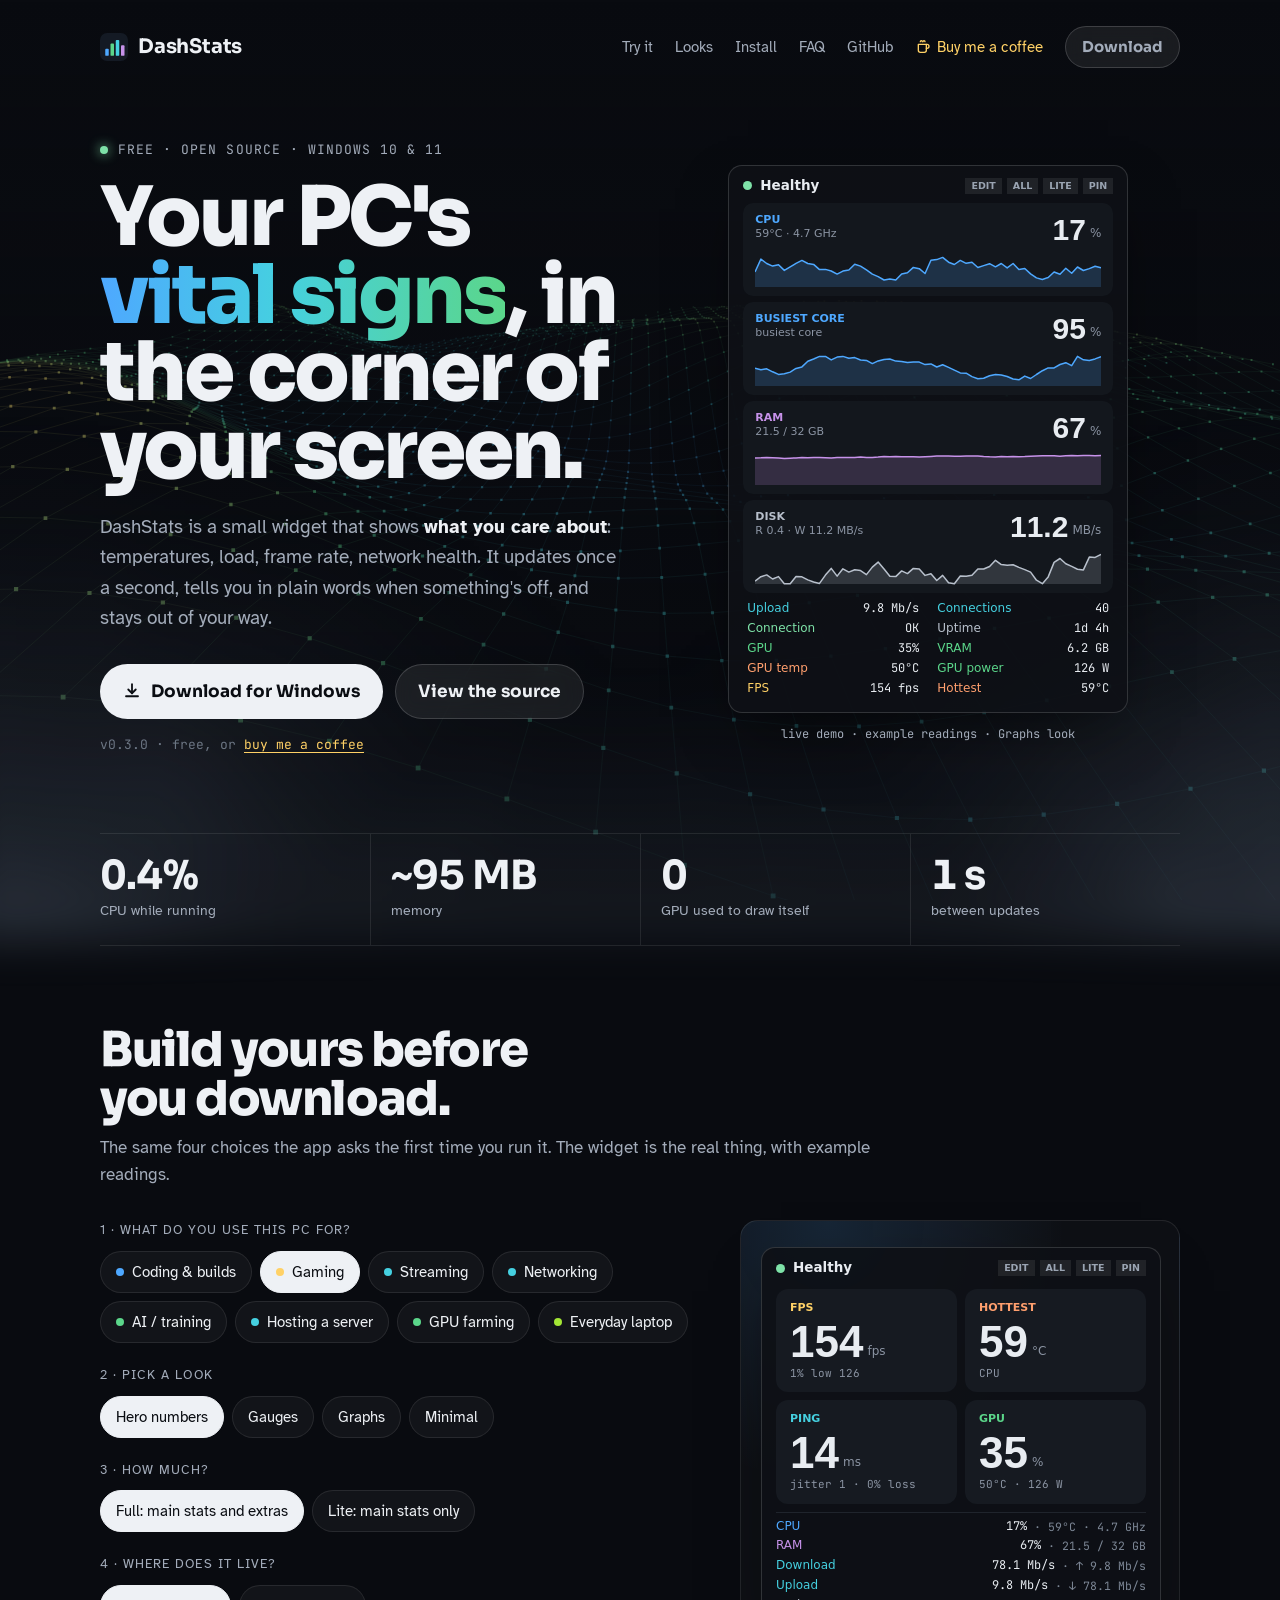
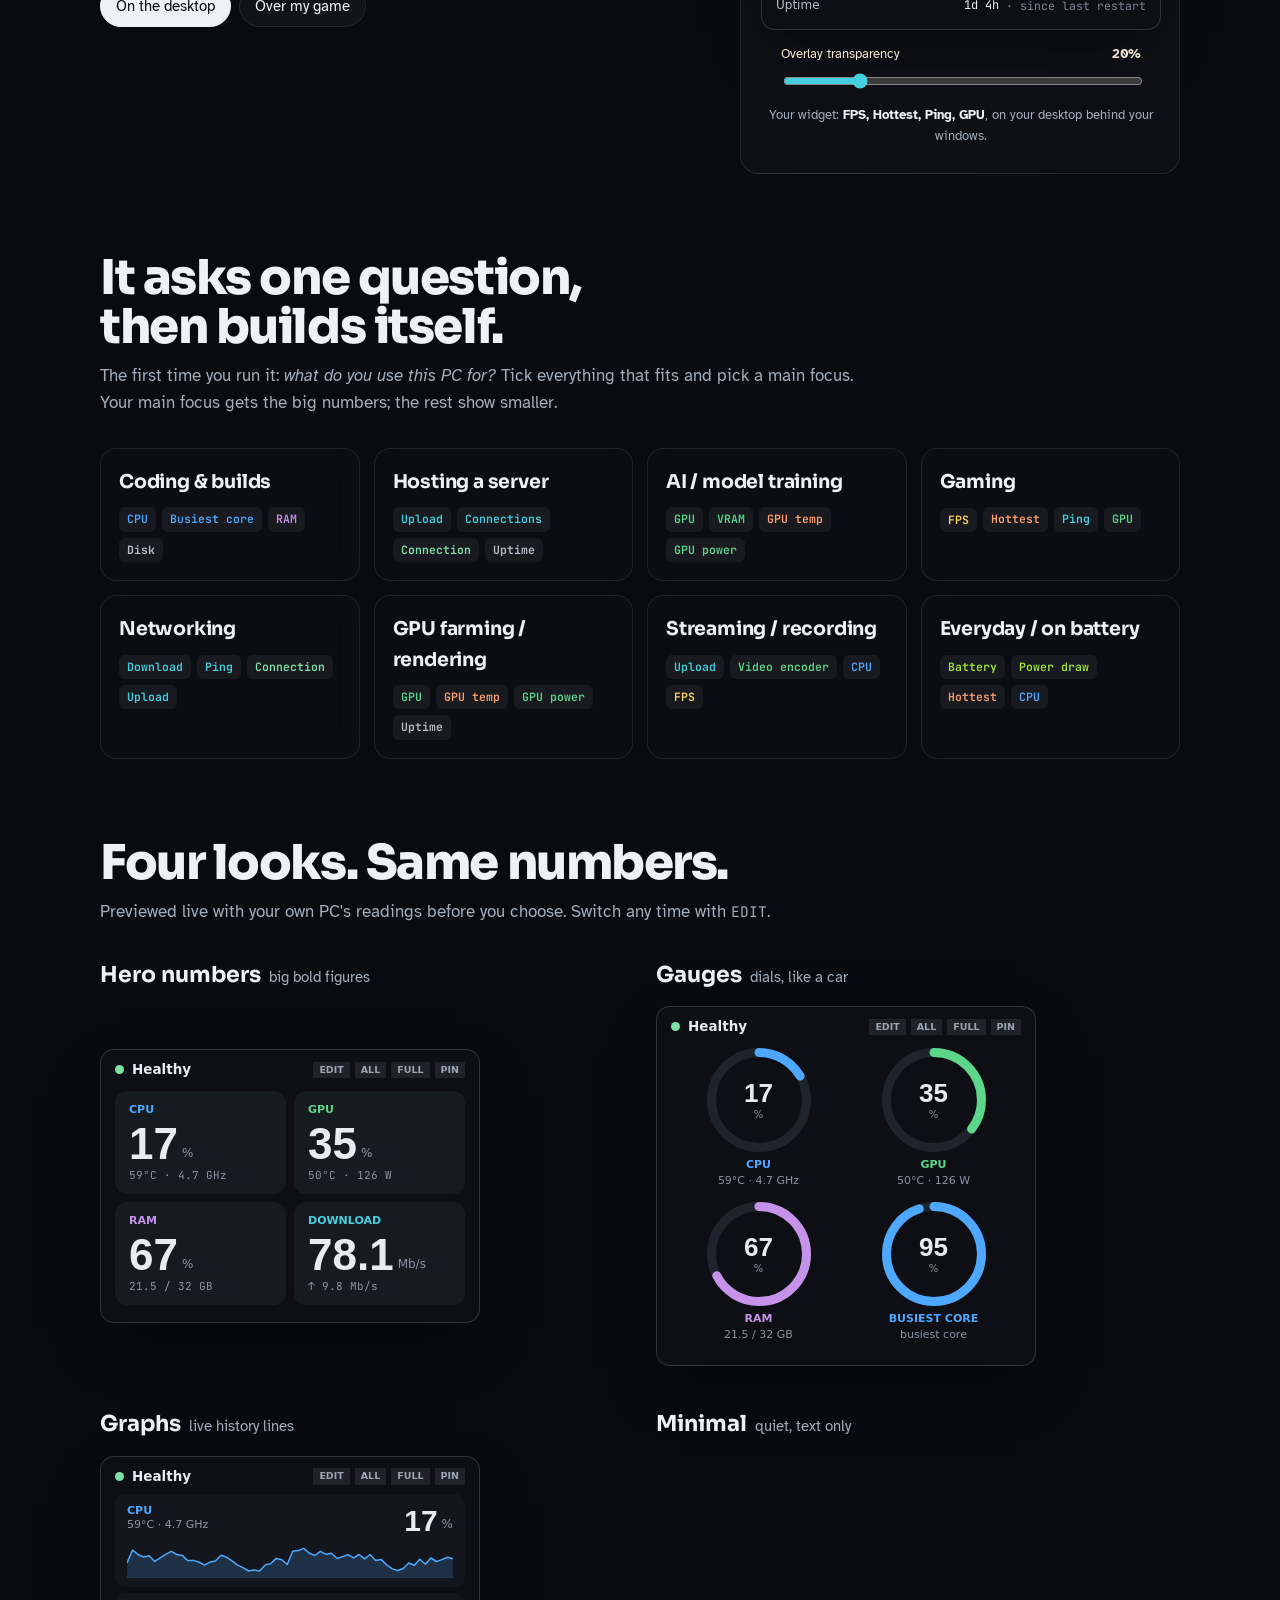
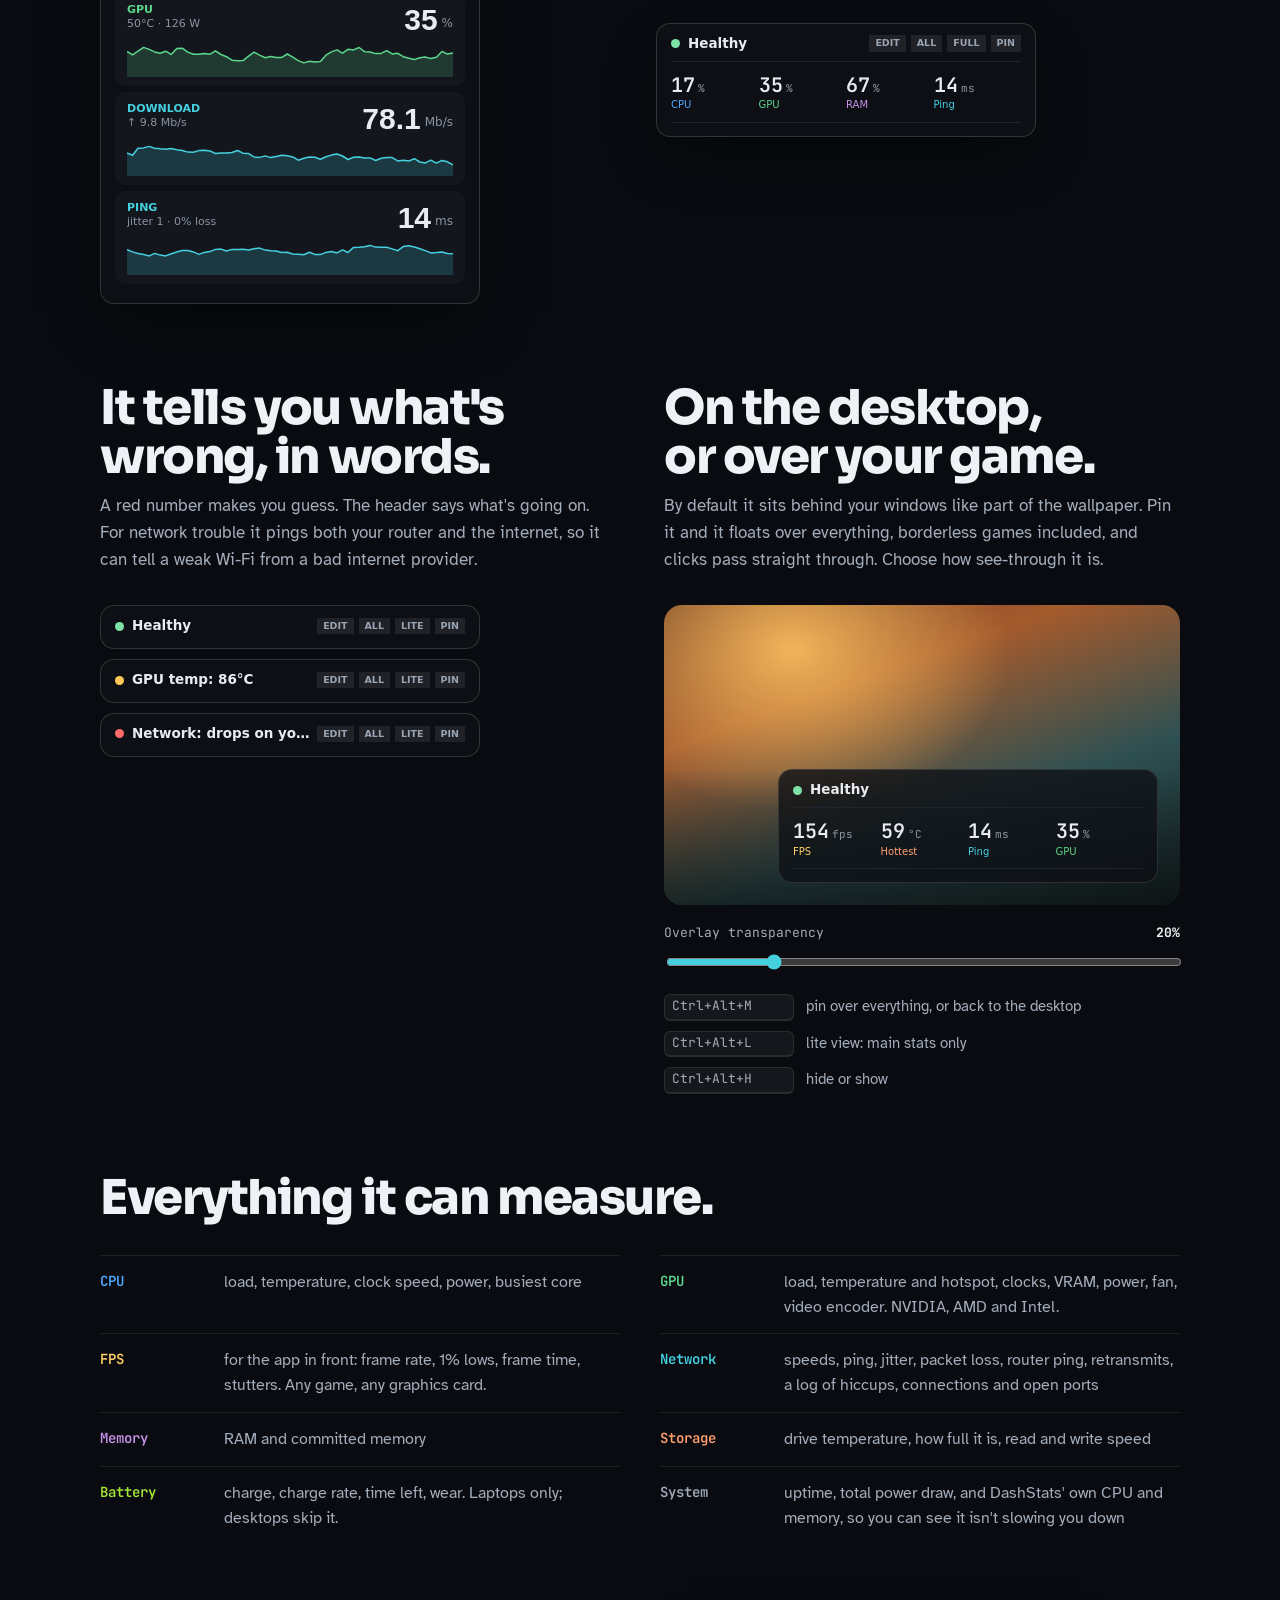
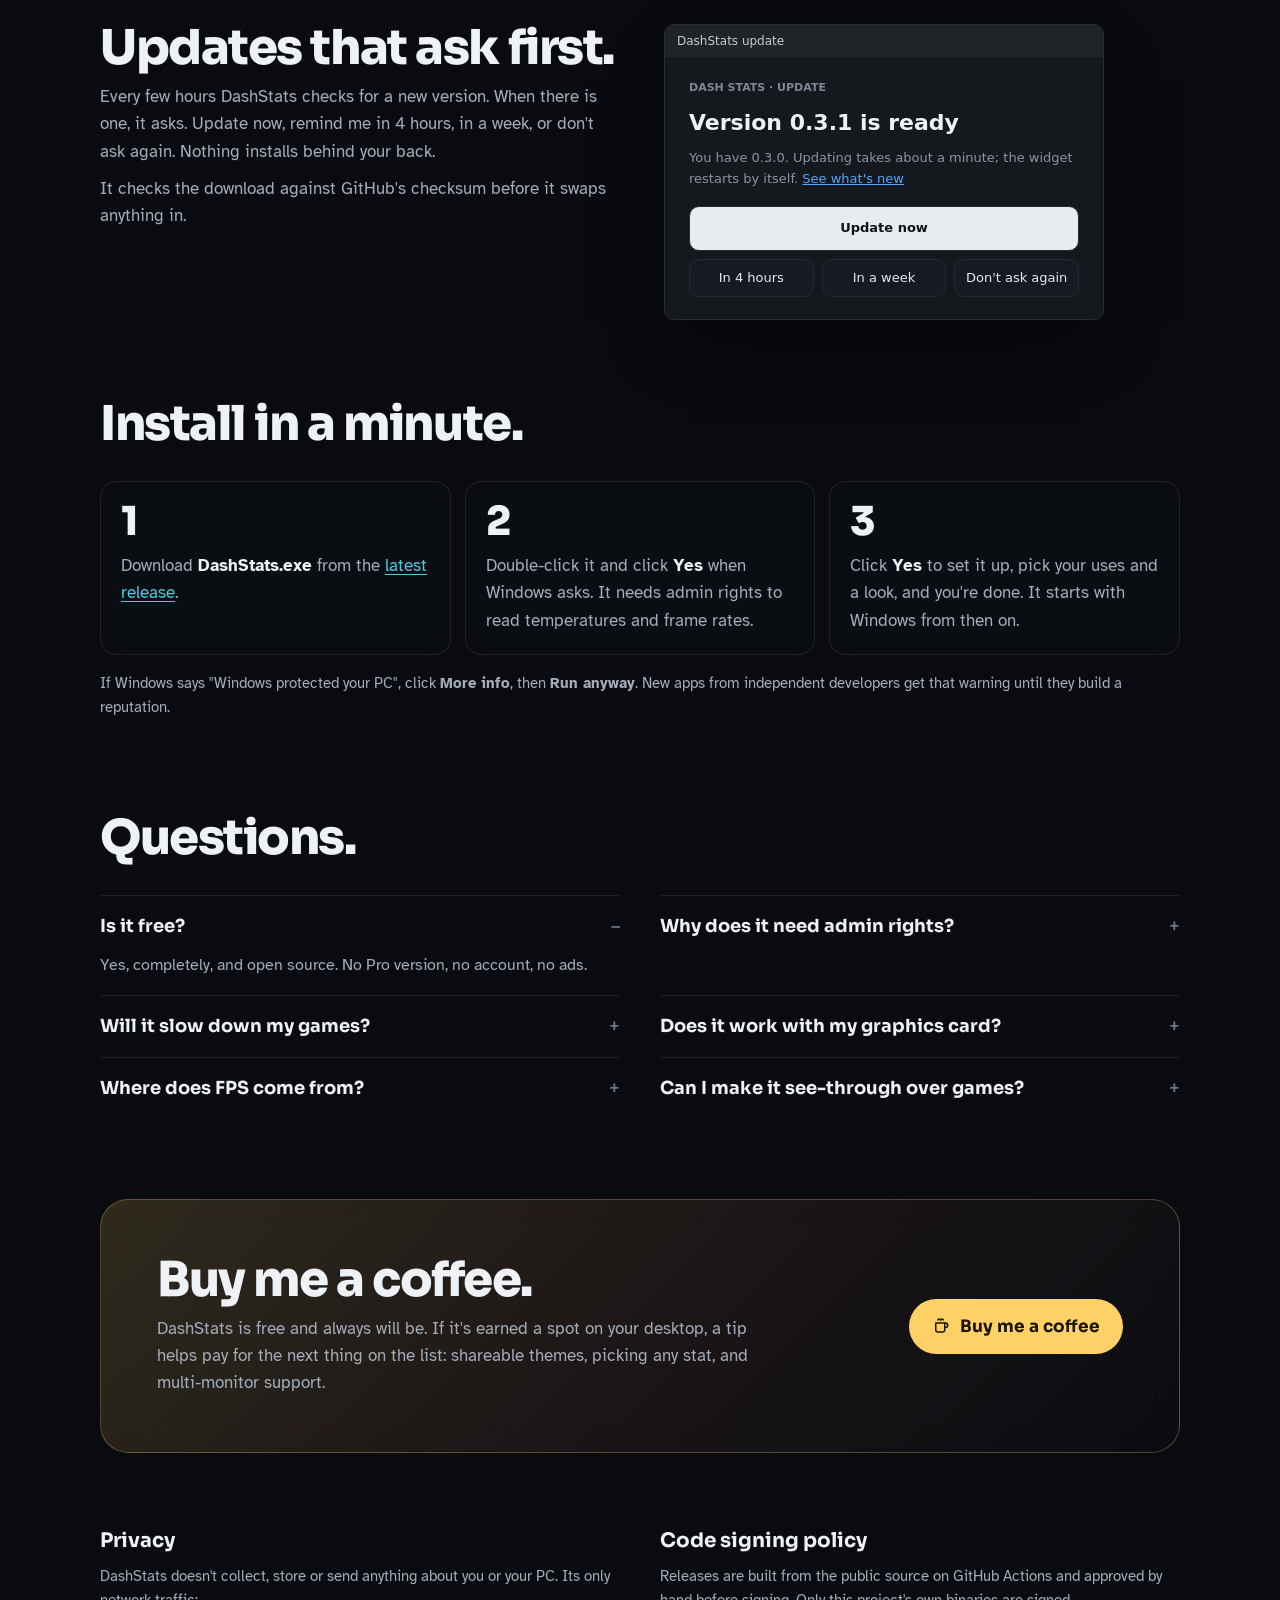
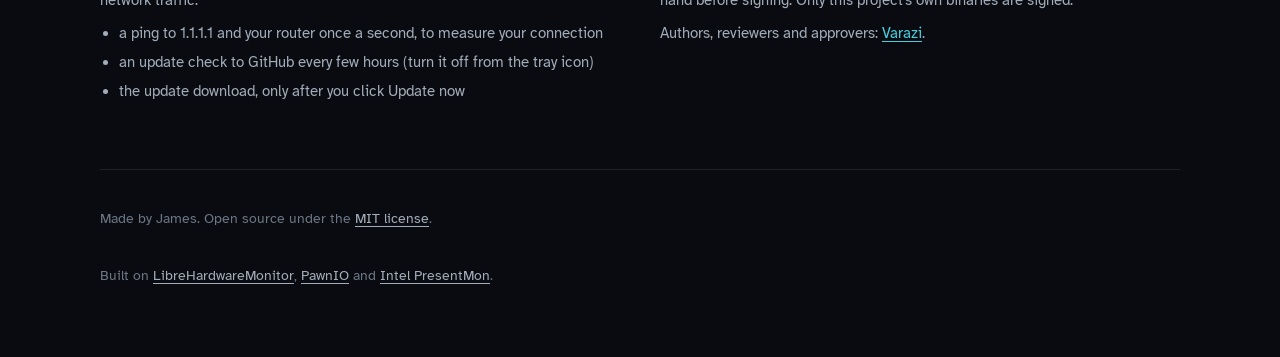
==== docs/index.html @ e1f6fe26 "Website: trim the line under the download button" ====
<!doctype html>
<html lang="en">
<head>
<meta charset="utf-8">
<meta name="viewport" content="width=device-width, initial-scale=1, viewport-fit=cover">
<link rel="icon" href="favicon.svg">
<title>DashStats: PC health widget for Windows</title>
<link rel="preconnect" href="https://fonts.googleapis.com">
<link rel="preconnect" href="https://fonts.gstatic.com" crossorigin>
<link rel="stylesheet" href="https://fonts.googleapis.com/css2?family=Sora:wght@500;600;700;800&family=Atkinson+Hyperlegible:wght@400;700&family=JetBrains+Mono:wght@500;600&display=swap">
<style>
/* Layout: the page is a desktop wallpaper. A rolling wave of dots joined into a faint wireframe mesh sits behind everything, coloured by height in the widget's own sensor colours, with faint smoke in the bottom corners; the live widget sits on it in the hero, and the copy reads on a darkening veil below. One dark world on purpose: it's the widget's world. */
:root {
  --ground: #090B10;
  --ink: #EEF1F5;
  --soft: #A3ACBA;
  --dim: #6C7684;
  --rule: rgba(255,255,255,.09);
  --glass: rgba(12,15,20,.62);
  --cpu: #4EA8FF; --gpu: #5BD68A; --net: #45D0E0; --mem: #C792EA; --fps: #FFD166; --temp: #FF9F6E;
  --display: "Sora", "Segoe UI", system-ui, sans-serif;
  --body: "Atkinson Hyperlegible", "Segoe UI", system-ui, sans-serif;
  --mono: "JetBrains Mono", "Cascadia Mono", Consolas, monospace;
  color-scheme: dark;
}
* { box-sizing: border-box; }
html { scroll-behavior: smooth; }
@media (prefers-reduced-motion: reduce) { html { scroll-behavior: auto; } }
body { margin: 0; background: var(--ground); color: var(--ink); font-family: var(--body); font-size: 17px; line-height: 1.6; -webkit-font-smoothing: antialiased; }
a { color: var(--net); text-underline-offset: 3px; }
a:hover { color: var(--ink); }
:focus-visible { outline: 2px solid var(--fps); outline-offset: 3px; border-radius: 4px; }
code, kbd { font-family: var(--mono); font-size: .86em; }
kbd { padding: 1px 7px 2px; border: 1px solid var(--rule); border-bottom-width: 2px; border-radius: 6px; background: rgba(255,255,255,.05); white-space: nowrap; }

#aurora { position: fixed; inset: 0; width: 100%; height: 100%; display: block; z-index: 0; }
#smoke { position: fixed; inset: -40px; width: calc(100% + 80px); height: calc(100% + 80px); display: block; z-index: 0; pointer-events: none; filter: blur(22px); }
h1 { font-weight: 700; letter-spacing: -.045em; }
h2 { font-weight: 700; letter-spacing: -.035em; }
.veil { position: fixed; inset: 0; z-index: 0; pointer-events: none; background: linear-gradient(180deg, rgba(9,11,16,0) 0%, rgba(9,11,16,.35) 45%, rgba(9,11,16,.78) 100%); }
.page { position: relative; z-index: 1; max-width: 1160px; margin: 0 auto; padding-inline: clamp(16px, 4vw, 40px); padding-block: 20px 56px; }

/* header */
.top { display: flex; align-items: center; justify-content: space-between; gap: 16px; flex-wrap: wrap; padding-block: 6px 0; }
.brand { display: inline-flex; align-items: center; gap: 10px; color: var(--ink); text-decoration: none; font-family: var(--display); font-weight: 700; font-size: 20px; letter-spacing: -.01em; }
.brand svg { width: 28px; height: 28px; }
.top nav { display: flex; gap: 6px 22px; flex-wrap: wrap; align-items: center; font-size: 15px; }
.top nav a { color: var(--soft); text-decoration: none; }
.top nav a:hover { color: var(--ink); }

/* hero */
.hero { display: grid; grid-template-columns: minmax(0, 1.05fr) minmax(0, 1fr); gap: 48px; align-items: center; padding-block: 72px 64px; }
.kicker { font-family: var(--mono); font-size: 13px; letter-spacing: .08em; text-transform: uppercase; color: var(--soft); display: flex; align-items: center; gap: 10px; }
.kicker::before { content: ""; width: 8px; height: 8px; border-radius: 50%; background: #7EE2A8; box-shadow: 0 0 12px #7EE2A8; }
h1 { font-family: var(--display); font-weight: 800; font-size: clamp(44px, 6.4vw, 84px); line-height: .95; letter-spacing: -.035em; margin: 18px 0 22px; text-wrap: balance; }
h1 em { font-style: normal; background: linear-gradient(90deg, var(--cpu), var(--net) 45%, var(--gpu)); -webkit-background-clip: text; background-clip: text; color: transparent; }
.lede { font-size: 19px; color: var(--soft); max-width: 34em; margin: 0; }
.lede b { color: var(--ink); }
.actions { display: flex; flex-wrap: wrap; gap: 12px; margin-top: 30px; }
.btn { display: inline-flex; align-items: center; gap: 10px; font-family: var(--display); font-weight: 700; font-size: 17px; padding: 13px 22px; border-radius: 999px; text-decoration: none; border: 1px solid transparent; white-space: nowrap; }
.btn svg { width: 18px; height: 18px; flex: none; }
.btn-main { background: var(--ink); color: #0A0D12; }
.btn-main:hover { background: #fff; color: #0A0D12; }
.btn-glass { background: rgba(255,255,255,.07); color: var(--ink); border-color: rgba(255,255,255,.16); backdrop-filter: blur(10px); }
.btn-glass:hover { background: rgba(255,255,255,.13); color: var(--ink); }
.btn-tip { background: var(--fps); color: #1B1500; }
.btn-tip:hover { background: #FFE19A; color: #1B1500; }
.fine { font-family: var(--mono); font-size: 13px; color: var(--dim); margin-top: 16px; }
.fine-tip { color: var(--fps); }
.nav-tip { display: inline-flex; align-items: center; gap: 6px; color: var(--fps) !important; }
.nav-tip svg { width: 16px; height: 16px; }
.stage { display: grid; justify-items: center; gap: 12px; }
.stage .tag { font-family: var(--mono); font-size: 12px; color: var(--soft); }

/* figures */
.figures { display: grid; grid-template-columns: repeat(4, minmax(0, 1fr)); border-block: 1px solid var(--rule); }
.figures div { padding: 22px 20px; border-left: 1px solid var(--rule); }
.figures div:first-child { border-left: 0; padding-left: 0; }
.figures b { display: block; font-family: var(--display); font-weight: 700; font-size: 40px; line-height: 1; letter-spacing: -.02em; font-variant-numeric: tabular-nums; }
.figures span { color: var(--soft); font-size: 14px; }

/* sections */
section { padding-block: 80px 0; }
.sec-head { display: grid; gap: 10px; max-width: 46em; margin-bottom: 32px; }
h2 { font-family: var(--display); font-weight: 800; font-size: clamp(32px, 4vw, 48px); line-height: 1.02; letter-spacing: -.03em; margin: 0; text-wrap: balance; }
.sec-head p { color: var(--soft); margin: 0; }

.uses { display: grid; grid-template-columns: repeat(4, minmax(0, 1fr)); gap: 14px; }
.use { background: var(--glass); backdrop-filter: blur(14px); border: 1px solid var(--rule); border-radius: 16px; padding: 18px; display: grid; gap: 10px; align-content: start; }
.use h3 { font-family: var(--display); font-weight: 700; font-size: 19px; margin: 0; letter-spacing: -.01em; }
.chips { display: flex; flex-wrap: wrap; gap: 6px; }
.chip { font-family: var(--mono); font-size: 11.5px; font-weight: 600; padding: 3px 8px; border-radius: 6px; background: rgba(255,255,255,.06); }

.looks { display: grid; grid-template-columns: repeat(2, minmax(0, 1fr)); gap: 40px 32px; }
.look { display: grid; gap: 14px; justify-items: start; }
.look h3 { font-family: var(--display); font-weight: 700; font-size: 22px; margin: 0; }
.look h3 span { font-family: var(--body); font-weight: 400; font-size: 15px; color: var(--soft); margin-left: 8px; }

.split { display: grid; grid-template-columns: minmax(0, 1fr) minmax(0, 1fr); gap: 48px; align-items: start; }
.statuses { display: grid; gap: 10px; justify-items: start; }
.statuses .w { box-shadow: none; }
.keys { display: grid; gap: 10px; margin-top: 22px; }
.keys div { display: grid; grid-template-columns: 130px minmax(0, 1fr); gap: 12px; color: var(--soft); font-size: 15px; }

.game { border-radius: 18px; overflow: hidden; position: relative; padding: 22px; min-height: 300px; display: grid; align-content: end; justify-items: end;
  background: radial-gradient(70% 90% at 25% 15%, #F2B45A 0%, rgba(242,180,90,0) 60%), linear-gradient(160deg, #6B3A22 0%, #A55A2C 30%, #2E5052 65%, #142123 100%); }
.game::before { content: ""; position: absolute; inset: 55% 0 0 0; background: linear-gradient(180deg, transparent, rgba(10,14,15,.65)); }
.game .wfit { position: relative; }
.slider { display: grid; gap: 8px; margin-top: 18px; }
.slider label { font-family: var(--mono); font-size: 13px; color: var(--soft); display: flex; justify-content: space-between; }
.slider label b { color: var(--ink); }
input[type=range] { width: 100%; accent-color: var(--net); }

.measure { display: grid; grid-template-columns: repeat(2, minmax(0, 1fr)); gap: 0 40px; margin: 0; }
.measure div { display: grid; grid-template-columns: 110px minmax(0, 1fr); gap: 14px; padding-block: 14px; border-top: 1px solid var(--rule); }
.measure dt { font-family: var(--mono); font-weight: 600; font-size: 14px; }
.measure dd { margin: 0; color: var(--soft); font-size: 15.5px; }

.uwin { width: 100%; max-width: 440px; background: #15181D; border: 1px solid #2A2F37; border-radius: 10px; overflow: hidden; font-family: "Segoe UI Variable Text", "Segoe UI", system-ui, sans-serif; font-size: 13px; box-shadow: 0 30px 70px -25px rgba(0,0,0,.7); }
.uwin .bar { height: 32px; background: #202328; display: flex; align-items: center; padding-left: 12px; font-size: 12px; color: #C8CDD4; }
.uwin .in { padding: 22px 24px; display: grid; gap: 8px; }
.uwin .k { font-size: 11px; font-weight: 600; color: #7D8796; }
.uwin .t { font-size: 22px; font-weight: 700; }
.uwin .p { color: #8B94A3; margin-bottom: 8px; }
.ubtn { border: 1px solid #262B33; background: #161A21; border-radius: 10px; padding: 8px 10px; text-align: center; color: #E8ECF1; }
.ubtn.go { background: #E8ECF1; color: #0E1116; font-weight: 600; padding: 11px; }
.ulater { display: grid; grid-template-columns: repeat(3, 1fr); gap: 8px; }

.steps { counter-reset: s; display: grid; grid-template-columns: repeat(3, minmax(0, 1fr)); gap: 14px; padding: 0; margin: 0; list-style: none; }
.steps li { counter-increment: s; background: var(--glass); backdrop-filter: blur(14px); border: 1px solid var(--rule); border-radius: 16px; padding: 20px; color: var(--soft); }
.steps li::before { content: counter(s); display: block; font-family: var(--display); font-weight: 800; font-size: 40px; line-height: 1; color: var(--ink); margin-bottom: 10px; }
.steps b { color: var(--ink); }
.note { margin-top: 16px; color: var(--soft); font-size: 15px; }

.faq { display: grid; grid-template-columns: repeat(2, minmax(0, 1fr)); gap: 0 40px; }
.faq details { border-top: 1px solid var(--rule); padding-block: 4px; }
.faq summary { cursor: pointer; list-style: none; padding: 12px 0; font-family: var(--display); font-weight: 700; font-size: 18px; display: flex; justify-content: space-between; gap: 12px; }
.faq summary::-webkit-details-marker { display: none; }
.faq summary::after { content: "+"; color: var(--dim); font-weight: 500; }
.faq details[open] summary::after { content: "–"; }
.faq .a { color: var(--soft); font-size: 15.5px; padding-bottom: 14px; display: grid; gap: 8px; }
.faq .a p { margin: 0; }

.tip { margin-top: 80px; border-radius: 28px; padding: clamp(28px, 5vw, 56px); background: linear-gradient(135deg, rgba(255,209,102,.16), rgba(255,159,110,.08) 50%, rgba(12,15,20,.6)); border: 1px solid rgba(255,209,102,.28); backdrop-filter: blur(16px); display: grid; grid-template-columns: minmax(0, 1.4fr) auto; gap: 28px; align-items: center; }
.tip p { color: var(--soft); margin: 10px 0 0; max-width: 36em; }

#get { max-width: min(480px, calc(100% - 32px)); width: 100%; padding: 30px 28px 24px; border-radius: 22px; border: 1px solid rgba(255,255,255,.14);
  background: #10141B; color: var(--ink); box-shadow: 0 40px 120px -30px rgba(0,0,0,.8); }
#get::backdrop { background: rgba(5,7,10,.7); backdrop-filter: blur(6px); }
#get h2 { font-size: 30px; margin: 0 0 10px; }
#get p { color: var(--soft); margin: 0; }
.get-actions { display: grid; gap: 10px; margin: 22px 0 16px; }
.get-actions .btn { justify-content: center; }
.get-tips { display: grid; grid-template-columns: 1.4fr 1fr; gap: 10px; }
@media (max-width: 420px) { .get-tips { grid-template-columns: 1fr; } }
.get-fine { font-size: 13.5px; }
.get-x { position: absolute; top: 10px; right: 12px; margin: 0; }
.get-x button { background: none; border: 0; color: var(--soft); font-size: 26px; line-height: 1; cursor: pointer; padding: 4px 8px; }
.get-x button:hover { color: var(--ink); }
.legal { display: grid; grid-template-columns: repeat(2, minmax(0, 1fr)); gap: 40px; padding-top: 72px; }
.legal h3 { font-family: var(--display); font-weight: 700; font-size: 20px; margin: 0 0 8px; }
.legal p, .legal li { color: var(--soft); font-size: 14.5px; }
.legal p { margin: 0 0 10px; }
.legal ul { margin: 0 0 10px; padding-left: 1.1em; display: grid; gap: 6px; }
footer { margin-top: 56px; padding-top: 24px; border-top: 1px solid var(--rule); color: var(--dim); font-size: 14px; display: grid; gap: 6px; }
footer a { color: var(--soft); }

/* ---------- the real widget (sizes from MainWindow.xaml / Views.cs, 1 WPF unit = 1 px) ---------- */
.w { font-family: "Segoe UI Variable Text", "Segoe UI", system-ui, sans-serif; font-size: 11.5px; color: #E8ECF1; border-radius: 14px; padding: 11px 14px 13px; background: rgba(14,17,22,.878); border: 1px solid rgba(255,255,255,.15); line-height: 1.33; text-align: left; box-shadow: 0 24px 60px -20px rgba(0,0,0,.6); }
.w * { box-sizing: border-box; }
.w-head { display: flex; align-items: center; justify-content: space-between; margin-bottom: 8px; }
.w-status { display: flex; align-items: center; gap: 8px; min-width: 0; }
.w-dot { width: 9px; height: 9px; border-radius: 50%; flex: none; }
.w-stext { font-size: 13.5px; font-weight: 600; max-width: 230px; white-space: nowrap; overflow: hidden; text-overflow: ellipsis; }
.w-btns { display: flex; }
.w-btn { font-size: 9.5px; font-weight: 600; color: #9AA4B2; background: rgba(255,255,255,.08); padding: 2px 6px; margin-left: 5px; }
.w .tx { white-space: nowrap; overflow: hidden; text-overflow: ellipsis; }
.w .caps { font-size: 11px; font-weight: 600; text-transform: uppercase; }
.w .mono { font-family: "Cascadia Mono", Consolas, "JetBrains Mono", monospace; }
.w .num { font-family: "Bahnschrift SemiBold Condensed", "Bahnschrift Condensed", "Barlow Semi Condensed", "Bahnschrift", sans-serif; font-weight: 600; font-stretch: condensed; font-variant-numeric: tabular-nums; }
.w .divider { height: 1px; background: #1F242C; margin: 4px 0; }
.w .small-rows { display: grid; }
.w .srow { display: grid; grid-template-columns: auto minmax(0, 1fr); margin: 2px 0; font-size: 12px; gap: 6px; }
.w .srow .r { display: flex; justify-content: flex-end; min-width: 0; }
.w .hero-grid { display: grid; grid-template-columns: 1fr 1fr; margin: 0 -4px; }
.w .tile { background: rgba(22,26,33,var(--surf,1)); border-radius: 12px; padding: 12px 14px; margin: 4px; min-width: 0; }
.w .tile .val { font-size: 44px; line-height: 44px; }
.w .tile .line { display: flex; align-items: flex-end; margin: 4px 0 2px; }
.w .tile .unit { font-size: 12px; color: #8B94A3; margin: 0 0 4px 4px; }
.w .tile .sub { font-size: 11px; color: #8B94A3; }
.w .g-grid { display: grid; grid-template-columns: 1fr 1fr; }
.w .g-cell { margin: 4px 4px 10px; display: grid; justify-items: center; }
.w .dial { position: relative; width: 104px; height: 104px; }
.w .dial svg { position: absolute; inset: 0; }
.w .dial .c { position: absolute; inset: 0; display: grid; place-content: center; justify-items: center; }
.w .dial .val { font-size: 26px; line-height: 1.1; }
.w .dial .unit { font-size: 10px; color: #8B94A3; }
.w .g-cell .caps { margin: 6px 0 1px; }
.w .g-cell .sub { font-size: 11px; color: #8B94A3; }
.w .gpanel { background: rgba(19,23,29,var(--surf,1)); border-radius: 10px; padding: 10px 12px 8px; margin-bottom: 6px; }
.w .gpanel .head { display: grid; grid-template-columns: minmax(0, 1fr) auto; }
.w .gpanel .sub { font-size: 11px; color: #8B94A3; }
.w .gpanel .right { display: flex; align-items: flex-end; }
.w .gpanel .val { font-size: 30px; line-height: 1.1; }
.w .gpanel .unit { font-size: 12px; color: #8B94A3; margin: 0 0 4px 4px; }
.w .gpanel svg { display: block; margin-top: 6px; width: 100%; }
.w .strip { border-top: 1px solid #1F242C; border-bottom: 1px solid #1F242C; padding: 10px 0; display: grid; }
.w .strip .line { display: flex; align-items: flex-end; }
.w .strip .val { font-size: 20px; font-weight: 600; }
.w .strip .unit { font-size: 11px; color: #8B94A3; margin: 0 0 3px 3px; }
/* fits a phone: the widget is drawn at real size and shrinks only when it has to */
.wfit { max-width: 100%; }
@media (max-width: 440px) { .wfit .w { zoom: .84; } }

/* ---------- "Build yours" configurator (inherits the page's fonts and --ink/--soft/--rule) ---------- */
.cfg { display: grid; grid-template-columns: minmax(0, 1fr) minmax(0, 440px); gap: 36px; align-items: start; }
.cfg-controls { display: grid; gap: 22px; min-width: 0; }
.cfg-group { display: grid; gap: 10px; border: 0; margin: 0; padding: 0; min-width: 0; }
.cfg-group legend { font-size: 13px; letter-spacing: .08em; text-transform: uppercase; color: var(--soft); padding: 0; margin-bottom: 10px; }
.cfg-opts { display: flex; flex-wrap: wrap; gap: 8px; }
.cfg-opt { font: inherit; font-size: 15px; color: var(--ink); background: rgba(255,255,255,.04); border: 1px solid var(--rule); border-radius: 999px; padding: 8px 15px; cursor: pointer; display: inline-flex; gap: 8px; align-items: center; }
.cfg-opt:hover { border-color: var(--soft); }
.cfg-opt[aria-pressed="true"] { background: var(--ink); color: #0A0D12; border-color: var(--ink); }
.cfg-opt .sw { width: 8px; height: 8px; border-radius: 50%; flex: none; }
.cfg-stage { border-radius: 18px; padding: 26px 20px; display: grid; justify-items: center; align-content: center; gap: 14px; min-height: 360px; border: 1px solid var(--rule);
  background: radial-gradient(90% 80% at 20% 0%, rgba(78,168,255,.14), transparent 60%), rgba(255,255,255,.025); }
.cfg-stage.game { background: radial-gradient(60% 70% at 25% 15%, #F2B45A 0%, rgba(242,180,90,0) 60%), linear-gradient(160deg, #6B3A22 0%, #A55A2C 30%, #2E5052 65%, #142123 100%); }
.cfg-cap { font-size: 13px; color: var(--soft); text-align: center; max-width: 34em; }
.cfg-stage.game .cfg-cap { color: #F3E6D8; }
.cfg-cap b { color: var(--ink); }
.cfg-see { display: grid; gap: 6px; width: 100%; max-width: 360px; }
.cfg-see label { font-size: 13px; color: #F3E6D8; display: flex; justify-content: space-between; }
.cfg-see input { width: 100%; accent-color: #45D0E0; }
@media (max-width: 980px) { .cfg { grid-template-columns: minmax(0, 1fr); } }


@media (max-width: 980px) {
  .hero, .split { grid-template-columns: minmax(0, 1fr); }
  .uses { grid-template-columns: repeat(2, minmax(0, 1fr)); }
  .looks, .faq, .legal, .measure { grid-template-columns: minmax(0, 1fr); }
  .tip { grid-template-columns: minmax(0, 1fr); }
}
@media (max-width: 640px) {
  .figures { grid-template-columns: repeat(2, minmax(0, 1fr)); }
  .figures div:nth-child(3) { border-left: 0; padding-left: 0; }
  .steps, .uses { grid-template-columns: minmax(0, 1fr); }
  .keys div, .measure div { grid-template-columns: minmax(0, 1fr); gap: 2px; }
  .hero { padding-block: 40px; }
}
</style>
</head>
<body>
<script>
  // OWNER: the three links every button on the page reads. Leave one empty and its buttons point nowhere.
  window.DASHSTATS_LINKS = {
    download: "https://github.com/Varazi/dash-stats/releases/latest/download/DashStats.exe",
    releases: "https://github.com/Varazi/dash-stats/releases",
    github:   "https://github.com/Varazi/dash-stats",
    donate:   "",   // OWNER: one-time Stripe Payment Link ("customer chooses what to pay", $5 suggested)
    tip5:     "",   // OWNER (optional): a fixed $5 Stripe link. Empty = the "Tip $5" button uses the link above
    monthly:  ""    // OWNER: monthly Stripe Payment Link ($3/month)
  };
  // Tip: in Stripe, set the one-time link's "after payment" page to the download link above,
  // so people who tip land straight on the download.
</script>

<canvas id="aurora" aria-hidden="true"></canvas>
<div class="veil" aria-hidden="true"></div>
<canvas id="smoke" aria-hidden="true"></canvas>

<div class="page">
  <header class="top">
    <a class="brand" href="#top">
      <svg viewBox="0 0 32 32" aria-hidden="true"><rect width="32" height="32" rx="8" fill="#141A24"/><rect x="6" y="18" width="4" height="8" rx="1" fill="#4EA8FF"/><rect x="12" y="12" width="4" height="14" rx="1" fill="#5BD68A"/><rect x="18" y="8" width="4" height="18" rx="1" fill="#45D0E0"/><rect x="24" y="14" width="4" height="12" rx="1" fill="#C792EA"/></svg>
      DashStats
    </a>
    <nav aria-label="Site">
      <a href="#try">Try it</a>
      <a href="#looks">Looks</a>
      <a href="#install">Install</a>
      <a href="#faq">FAQ</a>
      <a href="#" data-link="github">GitHub</a>
      <a href="#tip" class="nav-tip"><svg viewBox="0 0 24 24" fill="none" stroke="currentColor" stroke-width="2" stroke-linecap="round" stroke-linejoin="round" aria-hidden="true"><path d="M17 8h1a3 3 0 0 1 0 6h-1"/><path d="M5 8h12v9a3 3 0 0 1-3 3H8a3 3 0 0 1-3-3z"/><path d="M8 4c0-1 .7-1.5 1.5-1.5S11 3 11 4"/><path d="M12 4c0-1 .7-1.5 1.5-1.5S15 3 15 4"/></svg>Buy me a coffee</a>
      <a class="btn btn-glass" style="padding:8px 16px;font-size:15px" href="#" data-link="download">Download</a>
    </nav>
  </header>

  <main id="top">
    <div class="hero">
      <div>
        <div class="kicker">Free · open source · Windows 10 &amp; 11</div>
        <h1>Your PC's <em>vital signs</em>, in the corner of your screen.</h1>
        <p class="lede">DashStats is a small widget that shows <b>what you care about</b>: temperatures, load, frame rate, network health. It updates once a second, tells you in plain words when something's off, and stays out of your way.</p>
        <div class="actions">
          <a class="btn btn-main" href="#" data-link="download">
            <svg viewBox="0 0 24 24" fill="none" stroke="currentColor" stroke-width="2.4" stroke-linecap="round" stroke-linejoin="round" aria-hidden="true"><path d="M12 3v12"/><path d="m7 10 5 5 5-5"/><path d="M4 19h16"/></svg>
            Download for Windows
          </a>
          <a class="btn btn-glass" href="#" data-link="github">View the source</a>
        </div>
        <p class="fine">v0.3.0 · free, or <a href="#tip" class="fine-tip">buy me a coffee</a></p>
      </div>
      <div class="stage">
        <div class="wfit" id="hero-widget"></div>
        <div class="tag">live demo · example readings · Graphs look</div>
      </div>
    </div>

    <div class="figures">
      <div><b>0.4%</b><span>CPU while running</span></div>
      <div><b>~95 MB</b><span>memory</span></div>
      <div><b>0</b><span>GPU used to draw itself</span></div>
      <div><b>1 s</b><span>between updates</span></div>
    </div>

    <section id="try">
      <div class="sec-head">
        <h2>Build yours before you download.</h2>
        <p>The same four choices the app asks the first time you run it. The widget is the real thing, with example readings.</p>
      </div>
      <div id="configurator"></div>
    </section>

    <section id="uses">
      <div class="sec-head">
        <h2>It asks one question, then builds itself.</h2>
        <p>The first time you run it: <i>what do you use this PC for?</i> Tick everything that fits and pick a main focus. Your main focus gets the big numbers; the rest show smaller.</p>
      </div>
      <div class="uses" id="uses-grid"></div>
    </section>

    <section id="looks">
      <div class="sec-head">
        <h2>Four looks. Same numbers.</h2>
        <p>Previewed live with your own PC's readings before you choose. Switch any time with <code>EDIT</code>.</p>
      </div>
      <div class="looks" id="looks-grid"></div>
    </section>

    <section id="words">
      <div class="split">
        <div>
          <div class="sec-head">
            <h2>It tells you what's wrong, in words.</h2>
            <p>A red number makes you guess. The header says what's going on. For network trouble it pings both your router and the internet, so it can tell a weak Wi-Fi from a bad internet provider.</p>
          </div>
          <div class="statuses" id="statuses"></div>
        </div>
        <div>
          <div class="sec-head">
            <h2>On the desktop, or over your game.</h2>
            <p>By default it sits behind your windows like part of the wallpaper. Pin it and it floats over everything, borderless games included, and clicks pass straight through. Choose how see-through it is.</p>
          </div>
          <div class="game"><div class="wfit" id="overlay-widget"></div></div>
          <div class="slider">
            <label for="see">Overlay transparency <b id="see-out">20%</b></label>
            <input id="see" type="range" min="0" max="100" step="20" value="20">
          </div>
          <div class="keys">
            <div><kbd>Ctrl+Alt+M</kbd><span>pin over everything, or back to the desktop</span></div>
            <div><kbd>Ctrl+Alt+L</kbd><span>lite view: main stats only</span></div>
            <div><kbd>Ctrl+Alt+H</kbd><span>hide or show</span></div>
          </div>
        </div>
      </div>
    </section>

    <section id="measure">
      <div class="sec-head"><h2>Everything it can measure.</h2></div>
      <dl class="measure">
        <div><dt style="color:var(--cpu)">CPU</dt><dd>load, temperature, clock speed, power, busiest core</dd></div>
        <div><dt style="color:var(--gpu)">GPU</dt><dd>load, temperature and hotspot, clocks, VRAM, power, fan, video encoder. NVIDIA, AMD and Intel.</dd></div>
        <div><dt style="color:var(--fps)">FPS</dt><dd>for the app in front: frame rate, 1% lows, frame time, stutters. Any game, any graphics card.</dd></div>
        <div><dt style="color:var(--net)">Network</dt><dd>speeds, ping, jitter, packet loss, router ping, retransmits, a log of hiccups, connections and open ports</dd></div>
        <div><dt style="color:var(--mem)">Memory</dt><dd>RAM and committed memory</dd></div>
        <div><dt style="color:var(--temp)">Storage</dt><dd>drive temperature, how full it is, read and write speed</dd></div>
        <div><dt style="color:#A3E635">Battery</dt><dd>charge, charge rate, time left, wear. Laptops only; desktops skip it.</dd></div>
        <div><dt style="color:var(--soft)">System</dt><dd>uptime, total power draw, and DashStats' own CPU and memory, so you can see it isn't slowing you down</dd></div>
      </dl>
    </section>

    <section id="updates">
      <div class="split">
        <div class="sec-head">
          <h2>Updates that ask first.</h2>
          <p>Every few hours DashStats checks for a new version. When there is one, it asks. Update now, remind me in 4 hours, in a week, or don't ask again. Nothing installs behind your back.</p>
          <p>It checks the download against GitHub's checksum before it swaps anything in.</p>
        </div>
        <div class="uwin" aria-label="The update window">
          <div class="bar">DashStats update</div>
          <div class="in">
            <div class="k">DASH STATS · UPDATE</div>
            <div class="t">Version 0.3.1 is ready</div>
            <div class="p">You have 0.3.0. Updating takes about a minute; the widget restarts by itself. <span style="color:#4EA8FF;text-decoration:underline">See what's new</span></div>
            <div class="ubtn go">Update now</div>
            <div class="ulater"><div class="ubtn">In 4 hours</div><div class="ubtn">In a week</div><div class="ubtn">Don't ask again</div></div>
          </div>
        </div>
      </div>
    </section>

    <section id="install">
      <div class="sec-head"><h2>Install in a minute.</h2></div>
      <ol class="steps">
        <li>Download <b>DashStats.exe</b> from the <a href="#" data-link="download">latest release</a>.</li>
        <li>Double-click it and click <b>Yes</b> when Windows asks. It needs admin rights to read temperatures and frame rates.</li>
        <li>Click <b>Yes</b> to set it up, pick your uses and a look, and you're done. It starts with Windows from then on.</li>
      </ol>
      <p class="note">If Windows says "Windows protected your PC", click <b>More info</b>, then <b>Run anyway</b>. New apps from independent developers get that warning until they build a reputation.</p>
    </section>

    <section id="faq">
      <div class="sec-head"><h2>Questions.</h2></div>
      <div class="faq">
        <details open><summary>Is it free?</summary><div class="a"><p>Yes, completely, and open source. No Pro version, no account, no ads.</p></div></details>
        <details><summary>Why does it need admin rights?</summary><div class="a"><p>Windows only lets programs running as administrator read CPU temperatures and game frame rates. DashStats installs to Program Files, where other programs can't tamper with it.</p></div></details>
        <details><summary>Will it slow down my games?</summary><div class="a"><p>No. It uses about half a percent of your CPU and draws itself without the graphics card. It even shows its own usage.</p></div></details>
        <details><summary>Does it work with my graphics card?</summary><div class="a"><p>NVIDIA, AMD and Intel, including laptops with two GPUs.</p></div></details>
        <details><summary>Where does FPS come from?</summary><div class="a"><p>Intel's open-source PresentMon, which reads frame timing straight from Windows. Works with any game.</p></div></details>
        <details><summary>Can I make it see-through over games?</summary><div class="a"><p>Yes. Pin it with <kbd>Ctrl+Alt+M</kbd>, then pick a transparency from the tray icon, from solid to numbers only.</p></div></details>
      </div>
    </section>

    <div class="tip" id="tip">
      <div>
        <h2>Buy me a coffee.</h2>
        <p>DashStats is free and always will be. If it's earned a spot on your desktop, a tip helps pay for the next thing on the list: shareable themes, picking any stat, and multi-monitor support.</p>
      </div>
      <div style="display:grid;gap:10px;justify-items:center">
      <a class="btn btn-tip" href="#" data-link="donate">
        <svg viewBox="0 0 24 24" fill="none" stroke="currentColor" stroke-width="2" stroke-linecap="round" stroke-linejoin="round" aria-hidden="true"><path d="M17 8h1a3 3 0 0 1 0 6h-1"/><path d="M5 8h12v9a3 3 0 0 1-3 3H8a3 3 0 0 1-3-3z"/><path d="M8 4c0-1 .7-1.5 1.5-1.5S11 3 11 4"/><path d="M12 4c0-1 .7-1.5 1.5-1.5S15 3 15 4"/></svg>
        Buy me a coffee
      </a>
      <a href="#" data-link="monthly" class="monthly" style="font-size:14px;color:var(--soft)">or support monthly · $3/mo</a>
      </div>
    </div>

    <div class="legal">
      <div id="privacy">
        <h3>Privacy</h3>
        <p>DashStats doesn't collect, store or send anything about you or your PC. Its only network traffic:</p>
        <ul>
          <li>a ping to 1.1.1.1 and your router once a second, to measure your connection</li>
          <li>an update check to GitHub every few hours (turn it off from the tray icon)</li>
          <li>the update download, only after you click Update now</li>
        </ul>
      </div>
      <div id="signing">
        <h3>Code signing policy</h3>
        <!-- OWNER: after SignPath Foundation approves the project, add: "Free code signing provided by SignPath.io, certificate by SignPath Foundation." -->
        <p>Releases are built from the public source on GitHub Actions and approved by hand before signing. Only this project's own binaries are signed.</p>
        <p>Authors, reviewers and approvers: <a href="https://github.com/Varazi" rel="noopener">Varazi</a>.</p>
      </div>
    </div>
  </main>

  <footer>
    <p>Made by James. Open source under the <a href="https://github.com/Varazi/dash-stats/blob/main/LICENSE" rel="noopener">MIT license</a>.</p>
    <p>Built on <a href="https://github.com/LibreHardwareMonitor/LibreHardwareMonitor" rel="noopener">LibreHardwareMonitor</a>, <a href="https://pawnio.eu/" rel="noopener">PawnIO</a> and <a href="https://github.com/GameTechDev/PresentMon" rel="noopener">Intel PresentMon</a>.</p>
  </footer>
</div>

<dialog id="get" aria-labelledby="get-title">
  <form method="dialog" class="get-x"><button aria-label="Close">×</button></form>
  <h2 id="get-title">DashStats is free.</h2>
  <p>No trial, no catch, no account. If you'd like to chip in, a few dollars helps keep it updated. Totally optional.</p>
  <div class="get-actions">
    <div class="get-tips" id="get-tip">
      <a class="btn btn-tip" href="#" data-link="tip5"><svg viewBox="0 0 24 24" fill="none" stroke="currentColor" stroke-width="2" stroke-linecap="round" stroke-linejoin="round" aria-hidden="true"><path d="M17 8h1a3 3 0 0 1 0 6h-1"/><path d="M5 8h12v9a3 3 0 0 1-3 3H8a3 3 0 0 1-3-3z"/><path d="M8 4c0-1 .7-1.5 1.5-1.5S11 3 11 4"/><path d="M12 4c0-1 .7-1.5 1.5-1.5S15 3 15 4"/></svg>Tip $5 and download</a>
      <a class="btn btn-glass" href="#" data-link="donate">Other amount</a>
    </div>
    <a class="btn btn-glass" id="get-free" href="#" data-link="download">Download free</a>
  </div>
  <p class="get-fine">Windows 10 &amp; 11, 64-bit · one .exe · <a href="#" data-link="releases">all versions</a><span id="get-monthly"> · or <a href="#" data-link="monthly">support monthly</a></span></p>
</dialog>

<script>// ---------- DashStats widget, drawn the way Views.cs draws it, with simulated live readings ----------
(function () {
  const INFO = {
    fps: ['FPS', '#FFD166'], hottest: ['Hottest', '#FF9F6E'], cpu: ['CPU', '#4EA8FF'], core: ['Busiest core', '#4EA8FF'],
    gpu: ['GPU', '#5BD68A'], vram: ['VRAM', '#5BD68A'], gpupow: ['GPU power', '#5BD68A'], gputemp: ['GPU temp', '#FF9F6E'],
    encoder: ['Video encoder', '#5BD68A'], ram: ['RAM', '#C792EA'], disk: ['Disk', '#B8C0CC'], down: ['Download', '#45D0E0'],
    up: ['Upload', '#45D0E0'], ping: ['Ping', '#45D0E0'], net: ['Connection', '#7EE2A8'], conns: ['Connections', '#45D0E0'],
    uptime: ['Uptime', '#B8C0CC'], battery: ['Battery', '#A3E635'], power: ['Power draw', '#A3E635'],
  };
  const LEVEL = { Dim: '#7D8796', Normal: '#E8ECF1', Good: '#7EE2A8', Warn: '#FFC857', Bad: '#FF6B6B' };
  const BARS = ['cpu', 'core', 'gpu', 'vram', 'ram', 'encoder', 'battery'];

  // Example readings that wander a little each second.
  const S = {
    cpu: [18, 6, 46, 5], core: [52, 20, 96, 12], gpu: [37, 20, 70, 6], ram: [62, 58, 70, 1], disk: [2.4, 0.1, 40, 3],
    cputemp: [59, 52, 72, 1.5], gputemp: [48, 44, 62, 1], gpupow: [96, 40, 220, 14], down: [84, 2, 240, 22],
    up: [12.6, 1, 40, 4], ping: [14, 11, 22, 1.6], fps: [144, 118, 165, 6],
  };
  const val = {}; for (const k in S) val[k] = S[k][0];
  const hist = {};
  const fmt1 = n => n >= 100 ? n.toFixed(0) : n.toFixed(1);
  function metrics() {
    const v = val, r = Math.round;
    return {
      cpu: { v: r(v.cpu) + '', u: '%', s: `${r(v.cputemp)}°C · 4.7 GHz`, pct: v.cpu, raw: v.cpu },
      core: { v: r(v.core) + '', u: '%', s: 'busiest core', pct: v.core, raw: v.core },
      gpu: { v: r(v.gpu) + '', u: '%', s: `${r(v.gputemp)}°C · ${r(v.gpupow)} W`, pct: v.gpu, raw: v.gpu },
      gputemp: { v: r(v.gputemp) + '', u: '°C', s: `hotspot ${r(v.gputemp + 11)}°C`, pct: v.gputemp, raw: v.gputemp },
      gpupow: { v: r(v.gpupow) + '', u: 'W', s: 'fan 1180 rpm', pct: v.gpupow / 3.5, raw: v.gpupow },
      vram: { v: '6.2', u: 'GB', s: 'of 24 GB', pct: 26, raw: 6.2 },
      encoder: { v: '0', u: '%', s: 'GPU video engine', pct: 0, raw: 0 },
      ram: { v: r(v.ram) + '', u: '%', s: `${(v.ram * .32).toFixed(1)} / 32 GB`, pct: v.ram, raw: v.ram },
      disk: { v: fmt1(v.disk), u: 'MB/s', s: 'R 0.4 · W ' + fmt1(v.disk) + ' MB/s', pct: v.disk, raw: v.disk },
      hottest: { v: r(v.cputemp) + '', u: '°C', s: 'CPU', pct: v.cputemp, raw: v.cputemp },
      power: { v: r(v.gpupow + 70) + '', u: 'W', s: `CPU 70 · GPU ${r(v.gpupow)}`, pct: 40, raw: v.gpupow + 70 },
      down: { v: fmt1(v.down), u: 'Mb/s', s: `↑ ${fmt1(v.up)} Mb/s`, pct: 0, raw: v.down },
      up: { v: fmt1(v.up), u: 'Mb/s', s: `↓ ${fmt1(v.down)} Mb/s`, pct: 0, raw: v.up },
      ping: { v: r(v.ping) + '', u: 'ms', s: 'jitter 1 · 0% loss', pct: v.ping, raw: v.ping },
      fps: { v: r(v.fps) + '', u: 'fps', s: '1% low ' + r(v.fps * .82), pct: 100, raw: v.fps },
      net: { v: 'OK', u: '', s: 'no hiccups in 1h', pct: 100, raw: null, l: 'Good' },
      conns: { v: '40', u: '', s: '12 listening ports', pct: null, raw: 40 },
      uptime: { v: '1d 4h', u: '', s: 'since last restart', pct: 100, raw: null },
      battery: { v: '78', u: '%', s: 'on battery · 3h 10m left', pct: 78, raw: 78 },
    };
  }
  let M = metrics();
  function step() {
    for (const k in S) {
      const [base, lo, hi, st] = S[k];
      let n = val[k] + (Math.random() * 2 - 1) * st + (base - val[k]) * 0.08;
      if (Math.random() > .94) n += st * 3 * Math.random();
      val[k] = Math.min(hi, Math.max(lo, n));
    }
    M = metrics();
    for (const id in M) {
      const x = M[id]; const h = hist[id] || (hist[id] = []);
      h.push(x.raw ?? x.pct ?? 0); if (h.length > 60) h.shift();
    }
  }
  for (let i = 0; i < 60; i++) step();

  const get = id => M[id] || { v: '—', u: '', s: 'waiting for data…', pct: null, raw: null, l: 'Dim' };
  const shown = l => (!l || l === 'Good') ? 'Normal' : l;
  const label = id => INFO[id][0], accent = id => INFO[id][1];
  const withUnit = (v, u) => !u || v === '—' ? v : (u[0] === '%' || u[0] === '°') ? v + u : v + ' ' + u;
  function el(tag, cls, text, style) {
    const e = document.createElement(tag);
    if (cls) e.className = cls;
    if (text != null) e.textContent = text;
    if (style) Object.assign(e.style, style);
    return e;
  }
  const add = (p, ...k) => { k.forEach(c => c && p.appendChild(c)); return p; };
  const NS = 'http://www.w3.org/2000/svg';

  function spark(id, w, h, fixedMax) {
    const vals = hist[id] || [];
    const max = fixedMax || Math.max(...vals, 1e-9) * 1.15;
    const hh = h - 2, stepX = w / 59, off = 60 - vals.length;
    const pts = vals.map((v, k) => [((k + off) * stepX).toFixed(1), (1 + hh - Math.min(1, v / max) * hh).toFixed(1)].join(','));
    const svg = document.createElementNS(NS, 'svg');
    svg.setAttribute('viewBox', `0 0 ${w} ${h}`); svg.setAttribute('height', h); svg.setAttribute('preserveAspectRatio', 'none');
    const area = document.createElementNS(NS, 'polygon');
    area.setAttribute('points', `${(off * stepX).toFixed(1)},${hh + 1} ${pts.join(' ')} ${w},${hh + 1}`);
    area.setAttribute('fill', accent(id)); area.setAttribute('fill-opacity', '.18');
    const line = document.createElementNS(NS, 'polyline');
    line.setAttribute('points', pts.join(' ')); line.setAttribute('fill', 'none'); line.setAttribute('stroke', accent(id));
    line.setAttribute('stroke-width', '1.5'); line.setAttribute('stroke-linejoin', 'round'); line.setAttribute('vector-effect', 'non-scaling-stroke');
    svg.append(area, line);
    return svg;
  }

  function frame(width, body, o = {}) {
    const { status = 'Healthy', level = 'Good', overlay = false, see = 20, view = 'LITE' } = o;
    const w = el('div', 'w', null, { width: width + 'px', maxWidth: '100%' });
    if (overlay) {
      const a = 1 - see / 100;
      w.style.background = `rgba(14,17,22,${a})`;
      w.style.borderColor = `rgba(255,255,255,${(0.15 * a).toFixed(3)})`;
      w.style.boxShadow = 'none';
      w.style.setProperty('--surf', a);
    }
    const head = el('div', 'w-head');
    head.appendChild(add(el('div', 'w-status'), el('div', 'w-dot', null, { background: LEVEL[level] }), el('div', 'w-stext', status)));
    if (!overlay) { const b = el('div', 'w-btns'); for (const t of ['EDIT', 'ALL', view, 'PIN']) b.appendChild(el('div', 'w-btn', t)); head.appendChild(b); }
    if (body) return add(w, head, body);
    head.style.marginBottom = '0';
    return add(w, head);
  }

  function smallRows(ids, withSub = true, columns = 1) {
    const g = el('div', 'small-rows', null, { gridTemplateColumns: `repeat(${columns}, minmax(0, 1fr))` });
    ids.forEach((id, i) => {
      const x = get(id), gap = columns > 1 ? 9 : 0;
      const r = el('div', 'srow', null, { marginLeft: (i % columns === 0 ? 0 : gap) + 'px', marginRight: (i % columns === columns - 1 ? 0 : gap) + 'px' });
      r.appendChild(el('div', 'tx', label(id), { color: accent(id) }));
      const rt = el('div', 'r');
      rt.appendChild(el('div', 'mono tx', withUnit(x.v, x.u), { color: LEVEL[shown(x.l)] }));
      if (withSub && x.s) rt.appendChild(el('div', 'mono tx', ' · ' + x.s, { color: '#7D8796', fontSize: '11.5px', whiteSpace: 'pre' }));
      r.appendChild(rt);
      g.appendChild(r);
    });
    return g;
  }

  const looks = {
    hero(big, small) {
      const root = el('div'), grid = el('div', 'hero-grid');
      for (const id of big) {
        const x = get(id), t = el('div', 'tile');
        t.appendChild(el('div', 'caps tx', label(id), { color: accent(id) }));
        t.appendChild(add(el('div', 'line'), el('div', 'val num', x.v, { color: LEVEL[shown(x.l)] }), el('div', 'unit', x.u)));
        t.appendChild(el('div', 'sub mono tx', x.s));
        grid.appendChild(t);
      }
      root.appendChild(grid);
      if (small.length) add(root, el('div', 'divider'), smallRows(small, true));
      return root;
    },
    gauges(big, small) {
      const root = el('div'), grid = el('div', 'g-grid');
      for (const id of big) {
        const x = get(id), size = 104, th = 9, rr = (size - th) / 2, C = 2 * Math.PI * rr;
        const svg = document.createElementNS(NS, 'svg'); svg.setAttribute('width', size); svg.setAttribute('height', size);
        const ring = (stroke, dash) => {
          const c = document.createElementNS(NS, 'circle');
          for (const [k, v] of [['cx', size / 2], ['cy', size / 2], ['r', rr], ['fill', 'none'], ['stroke', stroke], ['stroke-width', th]]) c.setAttribute(k, v);
          if (dash != null) { c.setAttribute('stroke-dasharray', `${dash} ${C}`); c.setAttribute('stroke-linecap', 'round'); c.setAttribute('transform', `rotate(-90 ${size / 2} ${size / 2})`); }
          return c;
        };
        svg.appendChild(ring('#1F242C'));
        const p = Math.min(Math.max(x.pct || 0, 0), 99.9);
        if (p > .5) svg.appendChild(ring(accent(id), C * p / 100));
        const dial = add(el('div', 'dial'), svg, add(el('div', 'c'), el('div', 'val num', x.v), el('div', 'unit', x.u)));
        grid.appendChild(add(el('div', 'g-cell'), dial, el('div', 'caps', label(id), { color: accent(id) }), el('div', 'sub tx', x.s)));
      }
      root.appendChild(grid);
      if (small.length) { root.appendChild(el('div', 'divider')); root.appendChild(smallRows(small.filter(id => !BARS.includes(id)), true)); }
      return root;
    },
    graphs(big, small) {
      const root = el('div');
      for (const id of big) {
        const x = get(id), p = el('div', 'gpanel'), head = el('div', 'head');
        head.appendChild(add(el('div', null, null, { minWidth: 0 }), el('div', 'caps tx', label(id), { color: accent(id) }), el('div', 'sub tx', x.s)));
        head.appendChild(add(el('div', 'right'), el('div', 'val num', x.v, { color: LEVEL[shown(x.l)] }), el('div', 'unit', x.u)));
        add(p, head, spark(id, 340, 36, x.raw == null && x.pct != null ? 100 : 0));
        root.appendChild(p);
      }
      if (small.length) { const s = smallRows(small, false, 2); s.style.margin = '2px 4px 0'; root.appendChild(s); }
      return root;
    },
    minimal(big) {
      const root = el('div');
      const strip = el('div', 'strip', null, { gridTemplateColumns: `repeat(${Math.max(1, big.length)}, minmax(0, 1fr))` });
      for (const id of big) {
        const x = get(id);
        strip.appendChild(add(el('div', null, null, { marginRight: '8px', minWidth: 0 }),
          add(el('div', 'line'), el('div', 'val mono', x.v, { color: LEVEL[shown(x.l)] }), el('div', 'unit mono', x.u)),
          el('div', 'tx', label(id), { fontSize: '10px', color: accent(id) })));
      }
      root.appendChild(strip);
      return root;
    },
  };

  // Mounted widgets are rebuilt every second, like the real one ticking.
  const mounts = [];
  function mount(host, build) { const m = { host, build }; mounts.push(m); render(m); return m; }
  function render(m) { m.host.replaceChildren(m.build()); }
  const still = window.matchMedia && matchMedia('(prefers-reduced-motion: reduce)').matches;
  if (!still) setInterval(() => { step(); mounts.forEach(render); }, 1000);

  // ---------- "Build yours": pick a use, a look, full/lite and desktop/overlay; the widget follows ----------
  const PRESETS = [
    ['coding', 'Coding & builds', ['cpu', 'core', 'ram', 'disk']], ['gaming', 'Gaming', ['fps', 'hottest', 'ping', 'gpu']],
    ['stream', 'Streaming', ['up', 'encoder', 'cpu', 'fps']], ['network', 'Networking', ['down', 'ping', 'net', 'up']],
    ['ai', 'AI / training', ['gpu', 'vram', 'gputemp', 'gpupow']], ['server', 'Hosting a server', ['up', 'conns', 'net', 'uptime']],
    ['farm', 'GPU farming', ['gpu', 'gputemp', 'gpupow', 'uptime']], ['everyday', 'Everyday laptop', ['battery', 'power', 'hottest', 'cpu']],
  ];
  const LOOK_NAMES = [['hero', 'Hero numbers'], ['gauges', 'Gauges'], ['graphs', 'Graphs'], ['minimal', 'Minimal']];
  const EXTRA = ['cpu', 'gpu', 'ram', 'hottest', 'down', 'up', 'ping', 'fps', 'uptime'];

  function configurator(host) {
    const st = { use: 'gaming', look: 'hero', lite: false, overlay: false, see: 20 };
    const controls = el('div', 'cfg-controls');
    const groups = {};
    function group(name, key, opts) {
      const fs = el('fieldset', 'cfg-group');
      fs.appendChild(el('legend', null, name));
      const row = el('div', 'cfg-opts');
      groups[key] = [];
      for (const [value, text, dot] of opts) {
        const b = el('button', 'cfg-opt');
        b.type = 'button';
        if (dot) b.appendChild(el('span', 'sw', null, { background: dot }));
        b.appendChild(document.createTextNode(text));
        b.addEventListener('click', () => { st[key] = value; update(); });
        groups[key].push([value, b]);
        row.appendChild(b);
      }
      fs.appendChild(row);
      controls.appendChild(fs);
    }
    group('1 · What do you use this PC for?', 'use', PRESETS.map(p => [p[0], p[1], accent(p[2][0])]));
    group('2 · Pick a look', 'look', LOOK_NAMES.map(l => [l[0], l[1]]));
    group('3 · How much?', 'lite', [[false, 'Full: main stats and extras'], [true, 'Lite: main stats only']]);
    group('4 · Where does it live?', 'overlay', [[false, 'On the desktop'], [true, 'Over my game']]);

    const stage = el('div', 'cfg-stage');
    const widgetHost = el('div', 'wfit');
    const cap = el('div', 'cfg-cap');
    const see = el('div', 'cfg-see');
    const seeLabel = el('label');
    seeLabel.htmlFor = 'cfg-see-range';
    const seeIn = el('input');
    seeIn.type = 'range'; seeIn.id = 'cfg-see-range'; seeIn.min = 0; seeIn.max = 100; seeIn.step = 20; seeIn.value = st.see;
    seeIn.addEventListener('input', () => { st.see = +seeIn.value; update(); });
    add(see, seeLabel, seeIn);
    add(stage, widgetHost, see, cap);
    add(host, add(el('div', 'cfg'), controls, stage));

    const m = mount(widgetHost, () => {
      const big = PRESETS.find(p => p[0] === st.use)[2];
      const small = st.lite || st.look === 'minimal' ? [] : EXTRA.filter(id => !big.includes(id)).slice(0, st.look === 'graphs' ? 8 : 5);
      return frame(st.lite ? 380 : 400, looks[st.look](big, small), { overlay: st.overlay, see: st.see, view: st.lite ? 'FULL' : 'LITE' });
    });
    function update() {
      for (const k in groups) for (const [v, b] of groups[k]) b.setAttribute('aria-pressed', String(v === st[k]));
      stage.classList.toggle('game', st.overlay);
      see.hidden = !st.overlay;
      seeLabel.replaceChildren(document.createTextNode('Overlay transparency'), el('b', null, st.see + '%'));
      const p = PRESETS.find(x => x[0] === st.use);
      cap.replaceChildren(document.createTextNode('Your widget: '), el('b', null, p[2].map(label).join(', ')),
        document.createTextNode(st.overlay ? ', floating over your game. Clicks pass through.' : ', on your desktop behind your windows.'));
      render(m);
    }
    update();
  }

  window.DS = { frame, looks, mount, render, label, accent, LEVEL, configurator };
})();
</script>
<script>
(function () {
  // links
  var links = window.DASHSTATS_LINKS || {};
  if (!links.tip5) links.tip5 = links.donate;
  document.querySelectorAll("[data-link]").forEach(function (a) {
    var url = links[a.getAttribute("data-link")];
    if (url) { a.href = url; a.target = "_blank"; a.rel = "noopener"; }
    else { a.setAttribute("aria-disabled", "true"); a.title = "Link coming soon"; a.addEventListener("click", function (e) { e.preventDefault(); }); }
  });

  var dlg = document.getElementById('get');
  if (!links.monthly) { var gm = document.getElementById('get-monthly'); if (gm) gm.hidden = true; document.querySelectorAll('.monthly').forEach(function (a) { a.hidden = true; }); }
  if (links.donate && dlg && dlg.showModal) {
    document.querySelectorAll('[data-link="download"]').forEach(function (a) {
      if (dlg.contains(a)) return;
      a.addEventListener('click', function (e) { e.preventDefault(); dlg.showModal(); });
    });
    dlg.addEventListener('click', function (e) { if (e.target === dlg) dlg.close(); });   // click outside to close
  } else {
    var tip = document.getElementById('get-tip'); if (tip) tip.hidden = true;
  }
  var D = window.DS;
  D.configurator(document.getElementById('configurator'));
  var BIG = ['cpu', 'core', 'ram', 'disk'];
  var SMALL = ['up', 'conns', 'net', 'uptime', 'gpu', 'vram', 'gputemp', 'gpupow', 'fps', 'hottest'];
  D.mount(document.getElementById('hero-widget'), function () { return D.frame(400, D.looks.graphs(BIG, SMALL)); });

  var PRESETS = [
    ['Coding & builds', ['cpu', 'core', 'ram', 'disk']], ['Hosting a server', ['up', 'conns', 'net', 'uptime']],
    ['AI / model training', ['gpu', 'vram', 'gputemp', 'gpupow']], ['Gaming', ['fps', 'hottest', 'ping', 'gpu']],
    ['Networking', ['down', 'ping', 'net', 'up']], ['GPU farming / rendering', ['gpu', 'gputemp', 'gpupow', 'uptime']],
    ['Streaming / recording', ['up', 'encoder', 'cpu', 'fps']], ['Everyday / on battery', ['battery', 'power', 'hottest', 'cpu']],
  ];
  var ug = document.getElementById('uses-grid');
  PRESETS.forEach(function (p) {
    var c = document.createElement('div'); c.className = 'use';
    var h = document.createElement('h3'); h.textContent = p[0]; c.appendChild(h);
    var chips = document.createElement('div'); chips.className = 'chips';
    p[1].forEach(function (id) { var s = document.createElement('span'); s.className = 'chip'; s.textContent = D.label(id); s.style.color = D.accent(id); chips.appendChild(s); });
    c.appendChild(chips); ug.appendChild(c);
  });

  var LOOKS = [['hero', 'Hero numbers', 'big bold figures', ['cpu', 'gpu', 'ram', 'down']], ['gauges', 'Gauges', 'dials, like a car', ['cpu', 'gpu', 'ram', 'core']],
               ['graphs', 'Graphs', 'live history lines', ['cpu', 'gpu', 'down', 'ping']], ['minimal', 'Minimal', 'quiet, text only', ['cpu', 'gpu', 'ram', 'ping']]];
  var lg = document.getElementById('looks-grid');
  LOOKS.forEach(function (l) {
    var f = document.createElement('div'); f.className = 'look';
    var h = document.createElement('h3'); h.textContent = l[1];
    var s = document.createElement('span'); s.textContent = l[2]; h.appendChild(s);
    var host = document.createElement('div'); host.className = 'wfit';
    f.append(h, host); lg.appendChild(f);
    D.mount(host, function () { return D.frame(380, D.looks[l[0]](l[3], []), { view: 'FULL' }); });
  });

  var st = document.getElementById('statuses');
  [['Healthy', 'Good'], ['GPU temp: 86°C', 'Warn'], ['Network: drops on your Wi-Fi', 'Bad']].forEach(function (s) {
    var host = document.createElement('div'); host.className = 'wfit';
    host.appendChild(D.frame(380, null, { status: s[0], level: s[1] })); st.appendChild(host);
  });

  var see = document.getElementById('see'), out = document.getElementById('see-out');
  var ov = D.mount(document.getElementById('overlay-widget'), function () {
    return D.frame(380, D.looks.minimal(['fps', 'hottest', 'ping', 'gpu']), { overlay: true, see: +see.value, status: 'Healthy' });
  });
  see.addEventListener('input', function () { out.textContent = see.value + '%' + (see.value === '100' ? ' (numbers only)' : see.value === '0' ? ' (solid)' : ''); D.render(ov); });

  // ---------- background: a rolling wave of dots joined into a faint wireframe mesh, coloured by height ----------
  // Lines and dots are grouped by colour into a few Path2D batches, so a frame is a couple of hundred draw calls.
  var cv = document.getElementById('aurora'), ctx = cv.getContext('2d');
  var W = 0, H = 0, dpr = 1;
  function size() { dpr = Math.min(1.5, devicePixelRatio || 1); W = innerWidth; H = innerHeight; cv.width = W * dpr; cv.height = H * dpr; ctx.setTransform(dpr, 0, 0, dpr, 0, 0); }
  size(); addEventListener('resize', size);
  // low → high: blue, cyan, green, yellow (the widget's own scale from calm to busy)
  var STOPS = [[78, 168, 255], [69, 208, 224], [91, 214, 138], [255, 209, 102]];
  function shade(v) {
    v = Math.round(Math.min(1, Math.max(0, v)) * 24) / 24 * (STOPS.length - 1);
    var i = Math.min(STOPS.length - 2, Math.floor(v)), f = v - i, a = STOPS[i], b = STOPS[i + 1];
    return ((a[0] + (b[0] - a[0]) * f) | 0) + ',' + ((a[1] + (b[1] - a[1]) * f) | 0) + ',' + ((a[2] + (b[2] - a[2]) * f) | 0);
  }
  function key(c, a) { return c + ',' + (Math.round(Math.min(1, Math.max(0, a)) * 40) / 40).toFixed(3); }
  function batch(map, k) { var p = map.get(k); if (!p) { p = new Path2D(); map.set(k, p); } return p; }
  var COLS = 60, ROWS = 32, camY = 1.0;
  function height(x, z, t) {
    return 0.26 * Math.sin(x * 0.9 + t * 0.55 + z * 0.5) + 0.17 * Math.sin(z * 1.35 - t * 0.8 + x * 0.3) + 0.09 * Math.sin((x + z) * 2.2 + t * 1.3);
  }
  function frame(t) {
    var horizon = H * 0.27, spread = Math.max(W, 900) * 0.5, P = [];
    for (var j = 0; j < ROWS; j++) {
      var row = [], z = 1.1 + j * 0.23;
      for (var i = 0; i < COLS; i++) {
        var x = (i / (COLS - 1) - 0.5) * 9, h = height(x, z + t * 0.35, t), sx = W / 2 + (x / z) * spread;
        row.push({ x: sx, y: horizon + ((camY - h) / z) * H * 0.73, near: 1 - j / ROWS, z: z, c: shade((h + 0.5) / 1.0), on: sx > -40 && sx < W + 40 });
      }
      P.push(row);
    }
    ctx.fillStyle = '#090B10'; ctx.fillRect(0, 0, W, H);
    // the mesh: each dot tied to its right and far neighbours, nearer rows brighter
    var lines = new Map();
    for (j = 0; j < ROWS - 1; j++) for (i = 0; i < COLS - 1; i++) {
      var a = P[j][i], r = P[j][i + 1], f = P[j + 1][i], k = key(a.c, 0.03 + a.near * 0.16);
      if (a.on || r.on) { var p = batch(lines, k); p.moveTo(a.x, a.y); p.lineTo(r.x, r.y); }
      if (a.on || f.on) { p = batch(lines, k); p.moveTo(a.x, a.y); p.lineTo(f.x, f.y); }
    }
    ctx.lineWidth = 0.7;
    lines.forEach(function (p, k) { ctx.strokeStyle = 'rgba(' + k + ')'; ctx.stroke(p); });
    // the dots on top, at the joints
    var dots = new Map();
    for (j = 0; j < ROWS; j++) for (i = 0; i < COLS; i++) {
      var d = P[j][i]; if (!d.on) continue;
      var s = 0.5 + 2.1 / d.z;
      batch(dots, key(d.c, 0.12 + d.near * 0.6)).rect(d.x - s, d.y - s, s * 2, s * 2);
    }
    dots.forEach(function (p, k) { ctx.fillStyle = 'rgba(' + k + ')'; ctx.fill(p); });
  }
  var SPEED = 0.42;   // 35% slower, twice: 0.65 x 0.65 of the first version
  var still = matchMedia('(prefers-reduced-motion: reduce)').matches, t0 = performance.now(), last = 0;
  function draw(now) {
    try { if (now - last > 33) { last = now; frame(20 + (now - t0) / 1000 * SPEED); } } catch (e) { }   // never let one bad frame stop it
    if (!still) requestAnimationFrame(draw);
  }
  requestAnimationFrame(draw);
})();
</script>
<script>(function () {
  // ---------- smoke: a faint grey-blue fog drifting in the bottom corners, above the dots, behind the text ----------
  var cv = document.getElementById('smoke');
  var gl = cv && cv.getContext('webgl', { antialias: false, premultipliedAlpha: true, alpha: true });
  if (!gl) return;
  var vs = 'attribute vec2 p;void main(){gl_Position=vec4(p,0.,1.);}';
  var fs = [
    'precision mediump float;uniform vec2 r;uniform float t;',
    'float h(vec2 p){return fract(sin(dot(p,vec2(127.1,311.7)))*43758.5453);}',
    'float n(vec2 p){vec2 i=floor(p),f=fract(p);f=f*f*(3.-2.*f);return mix(mix(h(i),h(i+vec2(1,0)),f.x),mix(h(i+vec2(0,1)),h(i+vec2(1,1)),f.x),f.y);}',
    'float fbm(vec2 p){float v=0.,a=.5;for(int i=0;i<3;i++){v+=a*n(p);p=p*2.02+vec2(3.1,1.7);a*=.5;}return v;}',
    'void main(){vec2 uv=gl_FragCoord.xy/r;float asp=r.x/r.y;vec2 p=uv*vec2(asp,1.)*2.4;float s=t*.035;',
    // smoke rises a little and curls: warp the noise by itself
    'vec2 q=vec2(fbm(p+vec2(s*.6,-s)),fbm(p+vec2(5.2,1.3)+vec2(-s*.4,-s*.8)));',
    'float f=fbm(p+1.9*q+vec2(0.,-s*1.2));',
    // vignette shape: strongest in the two bottom corners, a low band along the whole bottom, nothing up top
    'vec2 sc=vec2(min(asp,1.8),1.);',
    'float cl=1.-smoothstep(0.,.8,length(uv*sc*vec2(.8,1.2)));',
    'float cr=1.-smoothstep(0.,.8,length((uv-vec2(1.,0.))*sc*vec2(.8,1.2)));',
    'float band=(1.-smoothstep(0.,.3,uv.y))*.5;',
    'float m=max(max(cl*cl,cr*cr),band);',
    // the noise only shades the fog, so there are no thick blobs: 55% even haze, 45% drifting texture
    'float d=m*(.55+.45*smoothstep(.2,.85,f));',
    'float a=d*.3;',
    'gl_FragColor=vec4(vec3(.56,.65,.76)*a,a);}'
  ].join('');
  function sh(type, src) { var s = gl.createShader(type); gl.shaderSource(s, src); gl.compileShader(s); return s; }
  var pr = gl.createProgram(); gl.attachShader(pr, sh(gl.VERTEX_SHADER, vs)); gl.attachShader(pr, sh(gl.FRAGMENT_SHADER, fs)); gl.linkProgram(pr); gl.useProgram(pr);
  var b = gl.createBuffer(); gl.bindBuffer(gl.ARRAY_BUFFER, b);
  gl.bufferData(gl.ARRAY_BUFFER, new Float32Array([-1, -1, 3, -1, -1, 3]), gl.STATIC_DRAW);
  var loc = gl.getAttribLocation(pr, 'p'); gl.enableVertexAttribArray(loc); gl.vertexAttribPointer(loc, 2, gl.FLOAT, false, 0, 0);
  var ur = gl.getUniformLocation(pr, 'r'), ut = gl.getUniformLocation(pr, 't');
  gl.clearColor(0, 0, 0, 0);
  var SCALE = .22; // fog is soft anyway; low resolution keeps it cheap
  function size() { cv.width = Math.max(1, Math.round(innerWidth * SCALE)); cv.height = Math.max(1, Math.round(innerHeight * SCALE)); gl.viewport(0, 0, cv.width, cv.height); }
  size(); addEventListener('resize', size);
  var still = matchMedia('(prefers-reduced-motion: reduce)').matches, t0 = performance.now(), last = 0;
  function draw(now) {
    if (now - last > 40) { last = now; gl.clear(gl.COLOR_BUFFER_BIT); gl.uniform2f(ur, cv.width, cv.height); gl.uniform1f(ut, 20 + (now - t0) / 1000); gl.drawArrays(gl.TRIANGLES, 0, 3); }
    if (!still) requestAnimationFrame(draw);
  }
  requestAnimationFrame(draw);
})();
</script>
</body>
</html>
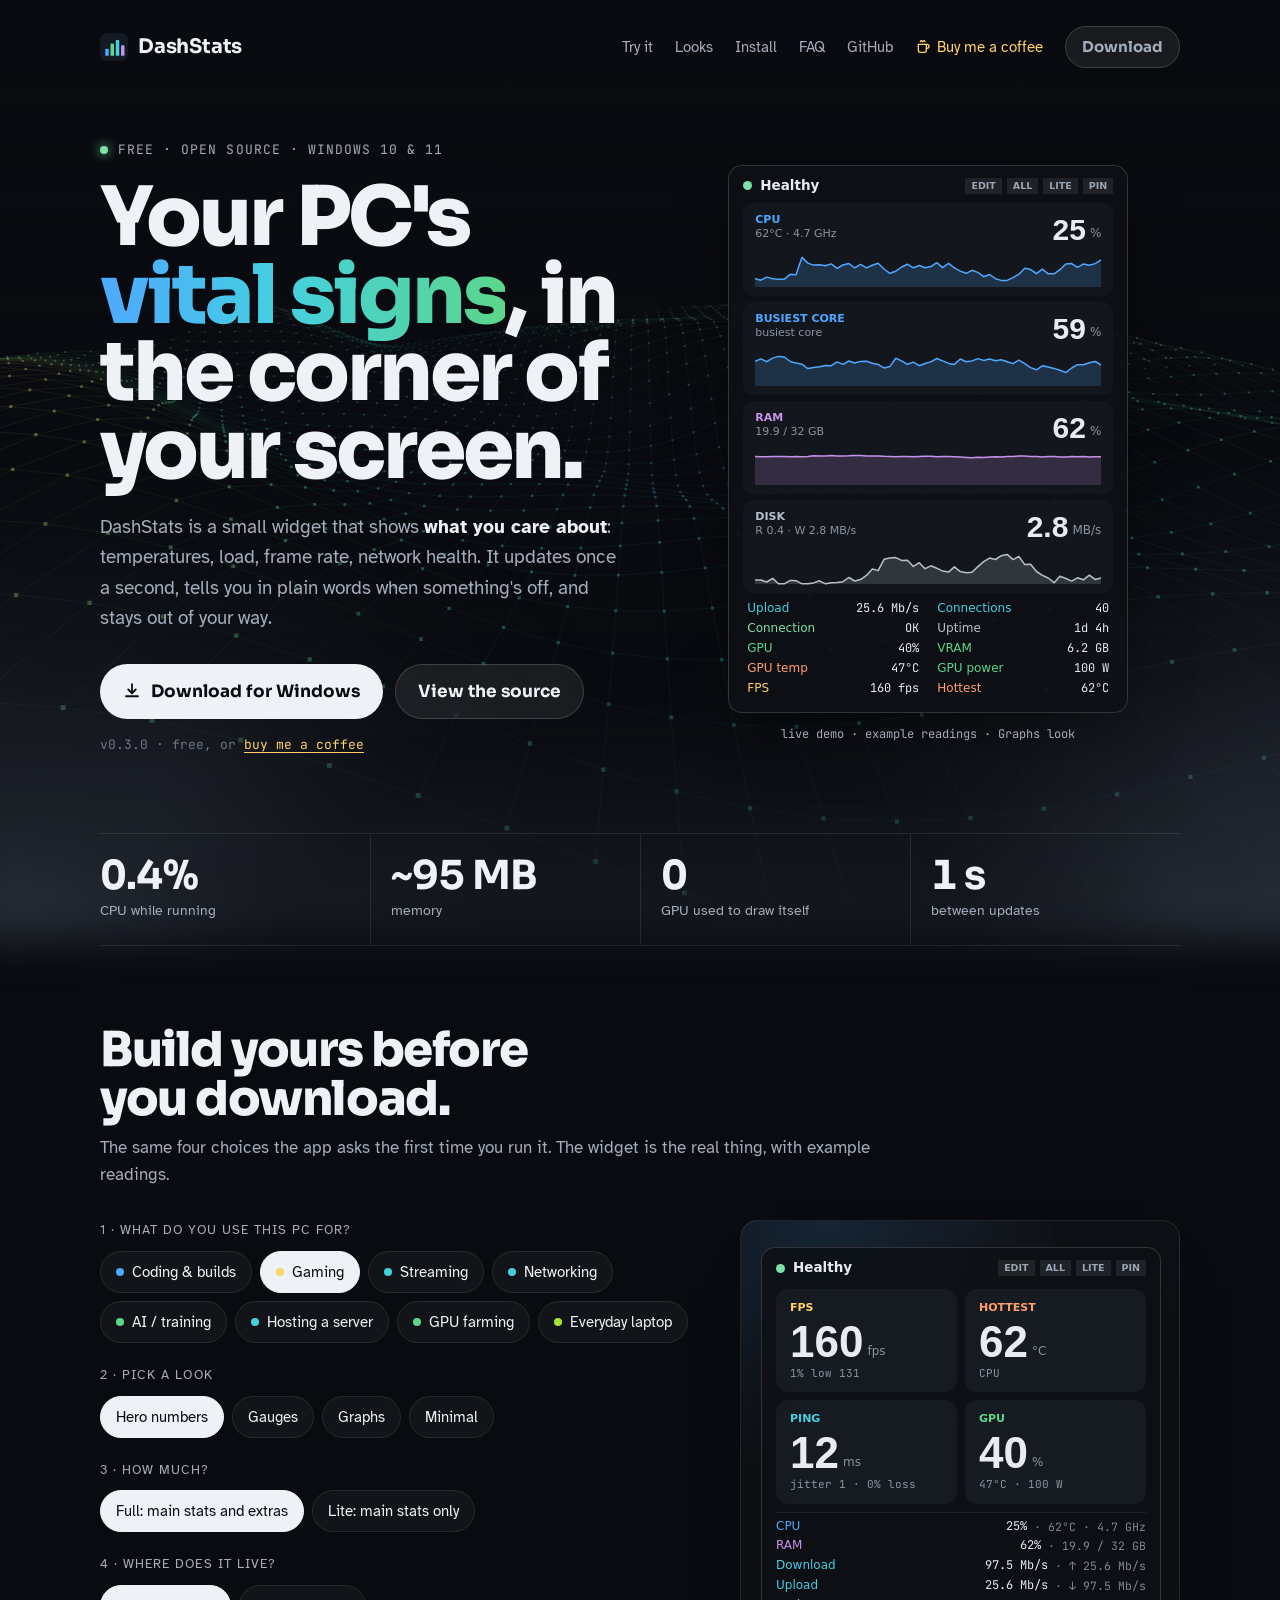
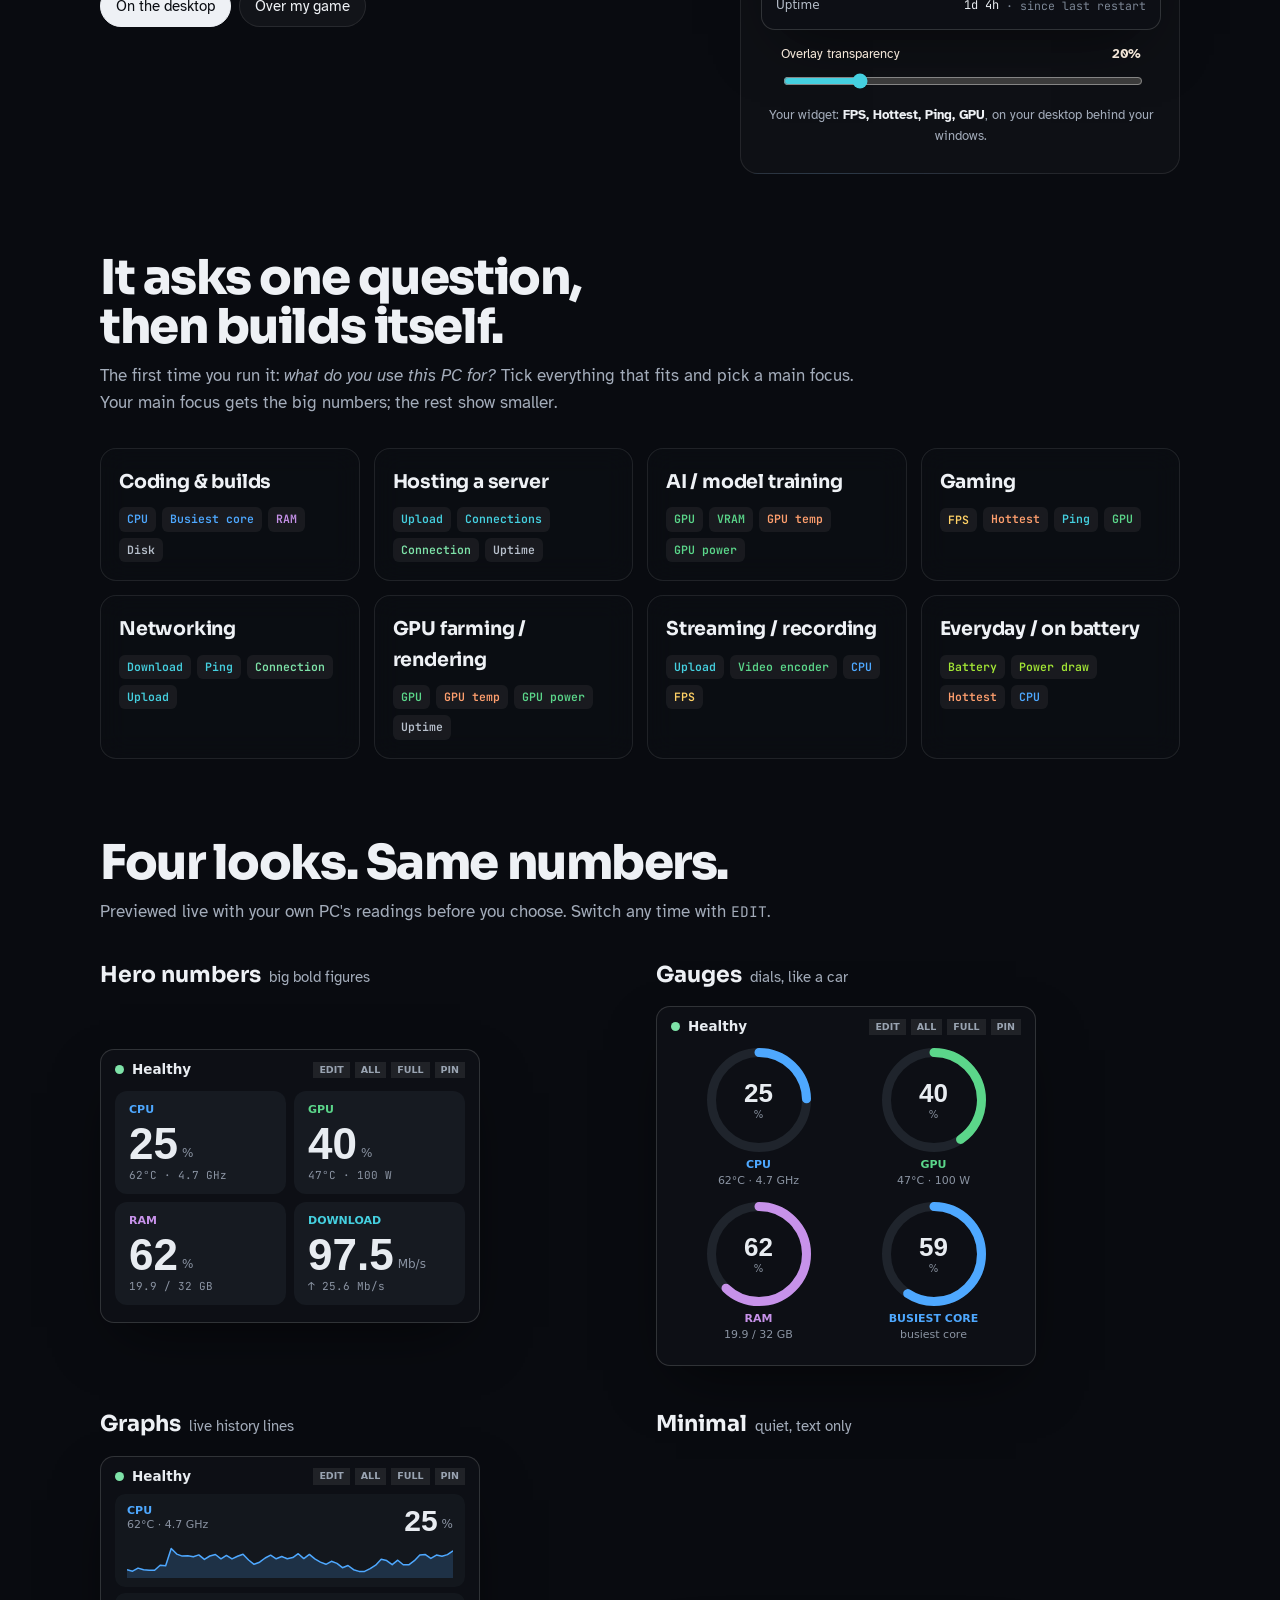
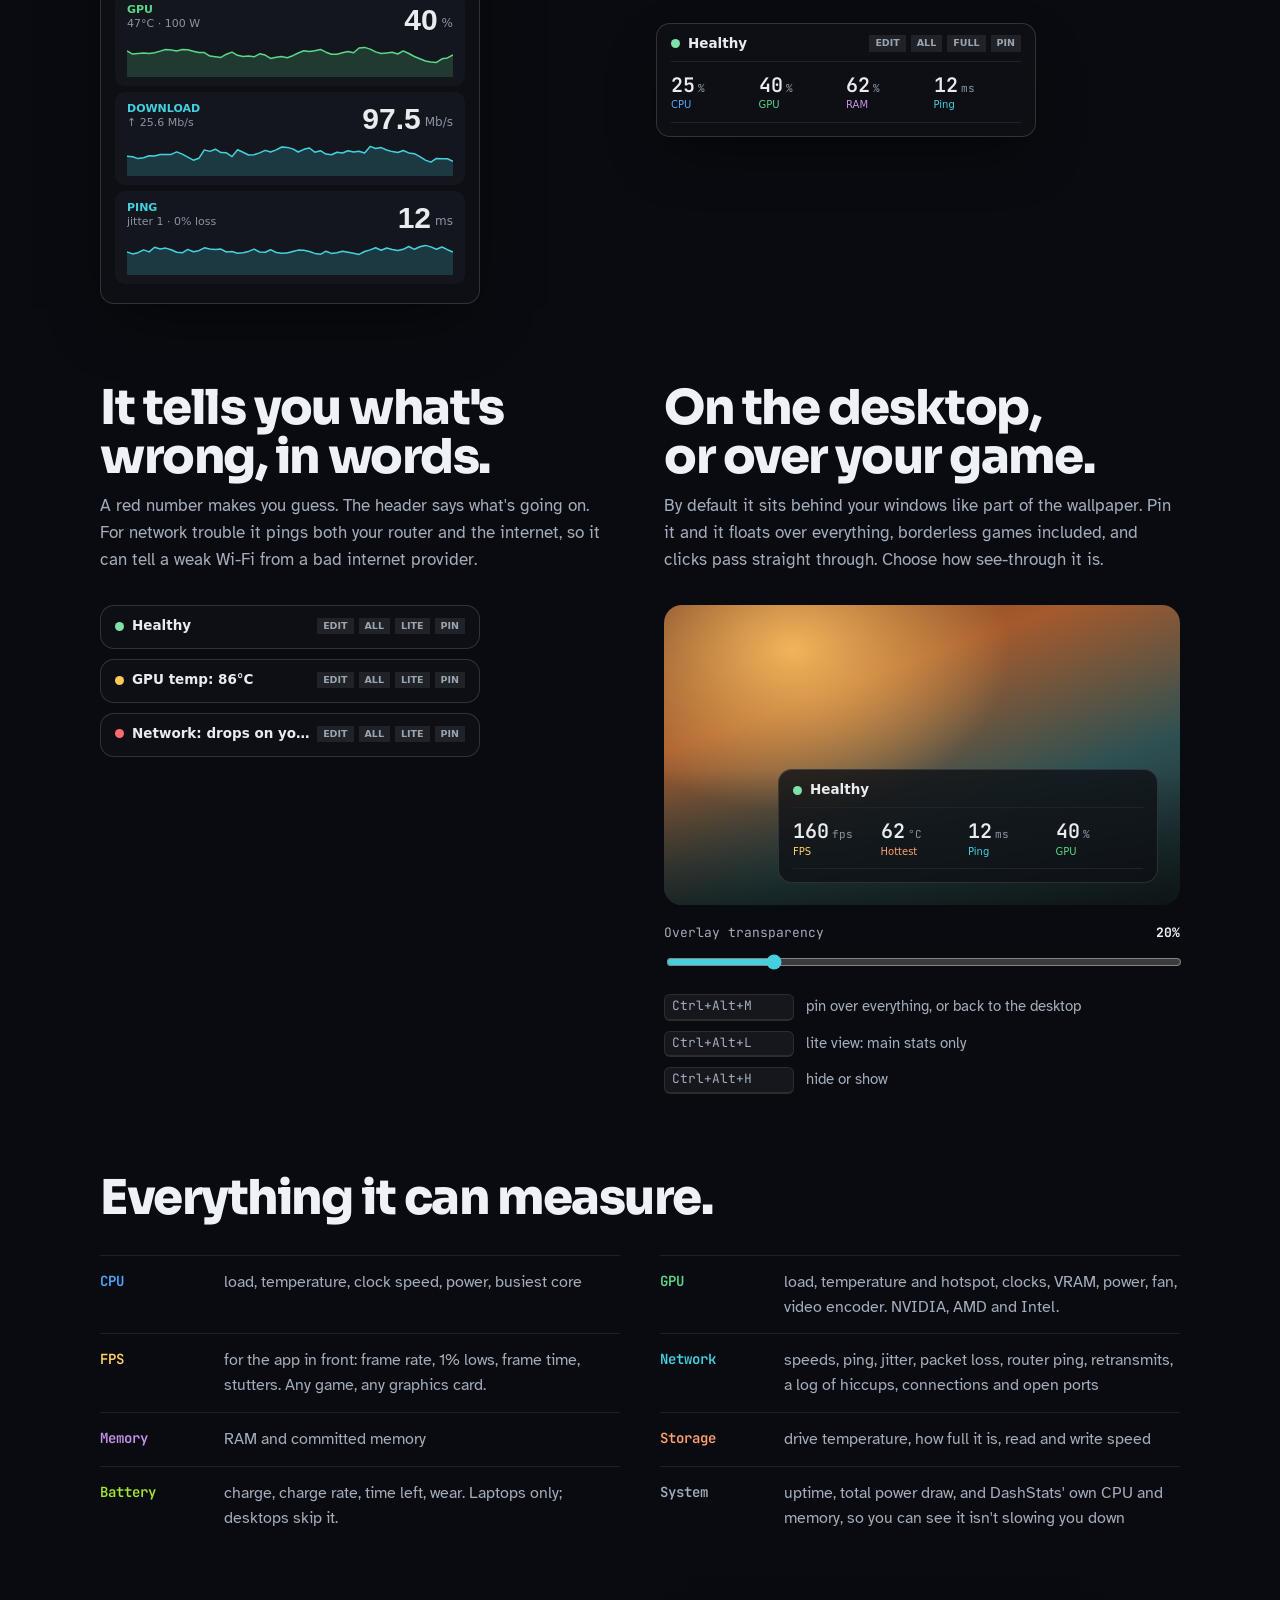
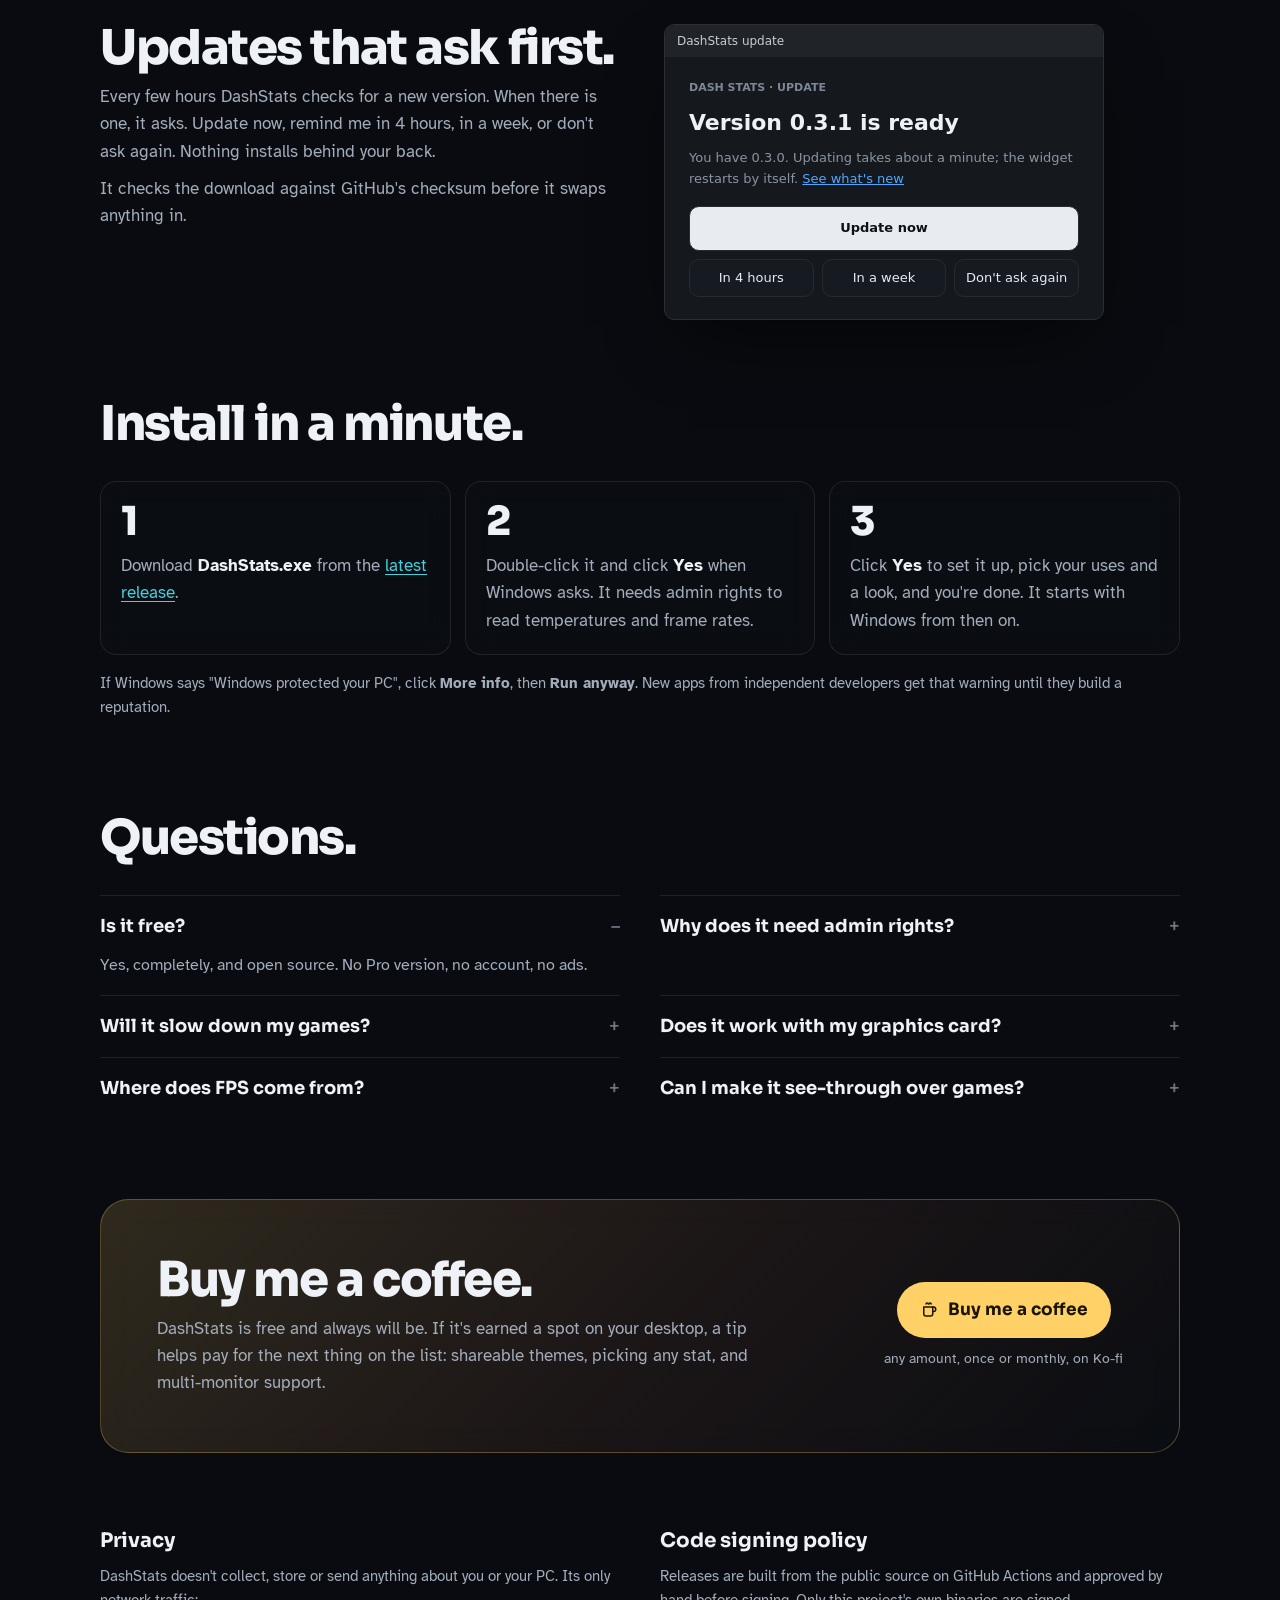
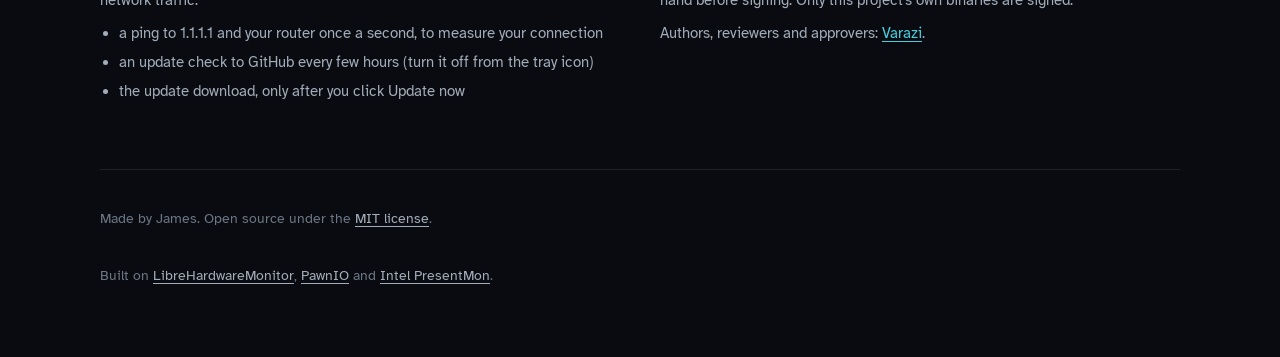
==== commit 221a87bb: "Ko-fi for tips (site, Sponsor button, README); media kit images" ====
--- a/docs/index.html
+++ b/docs/index.html
@@ -151,8 +151,7 @@
 #get p { color: var(--soft); margin: 0; }
 .get-actions { display: grid; gap: 10px; margin: 22px 0 16px; }
 .get-actions .btn { justify-content: center; }
-.get-tips { display: grid; grid-template-columns: 1.4fr 1fr; gap: 10px; }
-@media (max-width: 420px) { .get-tips { grid-template-columns: 1fr; } }
+.get-tips { display: grid; gap: 10px; }
 .get-fine { font-size: 13.5px; }
 .get-x { position: absolute; top: 10px; right: 12px; margin: 0; }
 .get-x button { background: none; border: 0; color: var(--soft); font-size: 26px; line-height: 1; cursor: pointer; padding: 4px 8px; }
@@ -256,12 +255,8 @@
     download: "https://github.com/Varazi/dash-stats/releases/latest/download/DashStats.exe",
     releases: "https://github.com/Varazi/dash-stats/releases",
     github:   "https://github.com/Varazi/dash-stats",
-    donate:   "",   // OWNER: one-time Stripe Payment Link ("customer chooses what to pay", $5 suggested)
-    tip5:     "",   // OWNER (optional): a fixed $5 Stripe link. Empty = the "Tip $5" button uses the link above
-    monthly:  ""    // OWNER: monthly Stripe Payment Link ($3/month)
+    donate:   "https://ko-fi.com/varazi"   // Ko-fi: any amount, one-time or monthly
   };
-  // Tip: in Stripe, set the one-time link's "after payment" page to the download link above,
-  // so people who tip land straight on the download.
 </script>
 
 <canvas id="aurora" aria-hidden="true"></canvas>
@@ -431,7 +426,7 @@
         <svg viewBox="0 0 24 24" fill="none" stroke="currentColor" stroke-width="2" stroke-linecap="round" stroke-linejoin="round" aria-hidden="true"><path d="M17 8h1a3 3 0 0 1 0 6h-1"/><path d="M5 8h12v9a3 3 0 0 1-3 3H8a3 3 0 0 1-3-3z"/><path d="M8 4c0-1 .7-1.5 1.5-1.5S11 3 11 4"/><path d="M12 4c0-1 .7-1.5 1.5-1.5S15 3 15 4"/></svg>
         Buy me a coffee
       </a>
-      <a href="#" data-link="monthly" class="monthly" style="font-size:14px;color:var(--soft)">or support monthly · $3/mo</a>
+      <span style="font-size:14px;color:var(--soft)">any amount, once or monthly, on Ko-fi</span>
       </div>
     </div>
 
@@ -463,15 +458,14 @@
 <dialog id="get" aria-labelledby="get-title">
   <form method="dialog" class="get-x"><button aria-label="Close">×</button></form>
   <h2 id="get-title">DashStats is free.</h2>
-  <p>No trial, no catch, no account. If you'd like to chip in, a few dollars helps keep it updated. Totally optional.</p>
+  <p>No trial, no catch, no account. If you'd like to chip in, a coffee (any amount, once or monthly) helps keep it updated. Totally optional.</p>
   <div class="get-actions">
     <div class="get-tips" id="get-tip">
-      <a class="btn btn-tip" href="#" data-link="tip5"><svg viewBox="0 0 24 24" fill="none" stroke="currentColor" stroke-width="2" stroke-linecap="round" stroke-linejoin="round" aria-hidden="true"><path d="M17 8h1a3 3 0 0 1 0 6h-1"/><path d="M5 8h12v9a3 3 0 0 1-3 3H8a3 3 0 0 1-3-3z"/><path d="M8 4c0-1 .7-1.5 1.5-1.5S11 3 11 4"/><path d="M12 4c0-1 .7-1.5 1.5-1.5S15 3 15 4"/></svg>Tip $5 and download</a>
-      <a class="btn btn-glass" href="#" data-link="donate">Other amount</a>
+      <a class="btn btn-tip" href="#" data-link="donate" id="get-coffee"><svg viewBox="0 0 24 24" fill="none" stroke="currentColor" stroke-width="2" stroke-linecap="round" stroke-linejoin="round" aria-hidden="true"><path d="M17 8h1a3 3 0 0 1 0 6h-1"/><path d="M5 8h12v9a3 3 0 0 1-3 3H8a3 3 0 0 1-3-3z"/><path d="M8 4c0-1 .7-1.5 1.5-1.5S11 3 11 4"/><path d="M12 4c0-1 .7-1.5 1.5-1.5S15 3 15 4"/></svg>Buy me a coffee &amp; download</a>
     </div>
     <a class="btn btn-glass" id="get-free" href="#" data-link="download">Download free</a>
   </div>
-  <p class="get-fine">Windows 10 &amp; 11, 64-bit · one .exe · <a href="#" data-link="releases">all versions</a><span id="get-monthly"> · or <a href="#" data-link="monthly">support monthly</a></span></p>
+  <p class="get-fine">Windows 10 &amp; 11, 64-bit · one .exe · <a href="#" data-link="releases">all versions</a></p>
 </dialog>
 
 <script>// ---------- DashStats widget, drawn the way Views.cs draws it, with simulated live readings ----------
@@ -741,7 +735,6 @@
 (function () {
   // links
   var links = window.DASHSTATS_LINKS || {};
-  if (!links.tip5) links.tip5 = links.donate;
   document.querySelectorAll("[data-link]").forEach(function (a) {
     var url = links[a.getAttribute("data-link")];
     if (url) { a.href = url; a.target = "_blank"; a.rel = "noopener"; }
@@ -749,7 +742,9 @@
   });
 
   var dlg = document.getElementById('get');
-  if (!links.monthly) { var gm = document.getElementById('get-monthly'); if (gm) gm.hidden = true; document.querySelectorAll('.monthly').forEach(function (a) { a.hidden = true; }); }
+  // "Buy me a coffee & download": Ko-fi opens in a new tab and the download starts here.
+  var coffee = document.getElementById('get-coffee');
+  if (coffee && links.download) coffee.addEventListener('click', function () { setTimeout(function () { location.href = links.download; }, 300); });
   if (links.donate && dlg && dlg.showModal) {
     document.querySelectorAll('[data-link="download"]').forEach(function (a) {
       if (dlg.contains(a)) return;
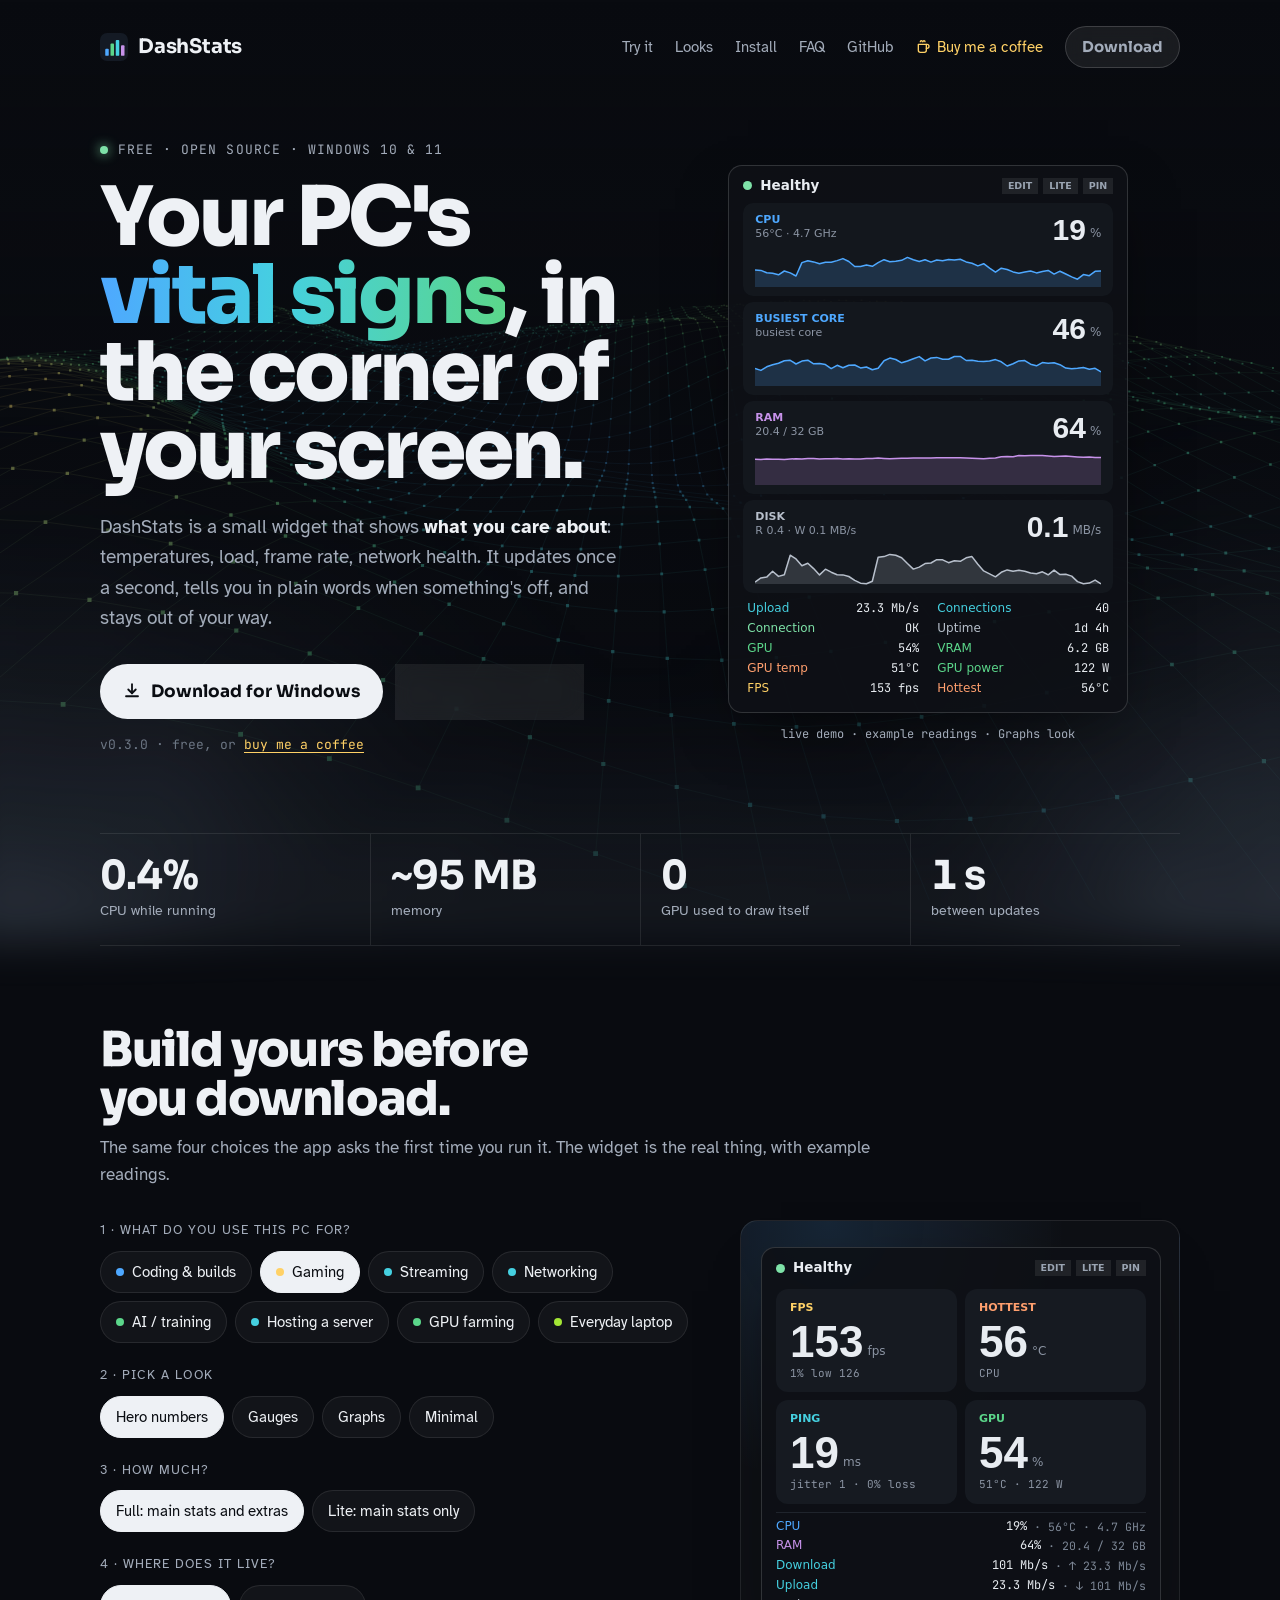
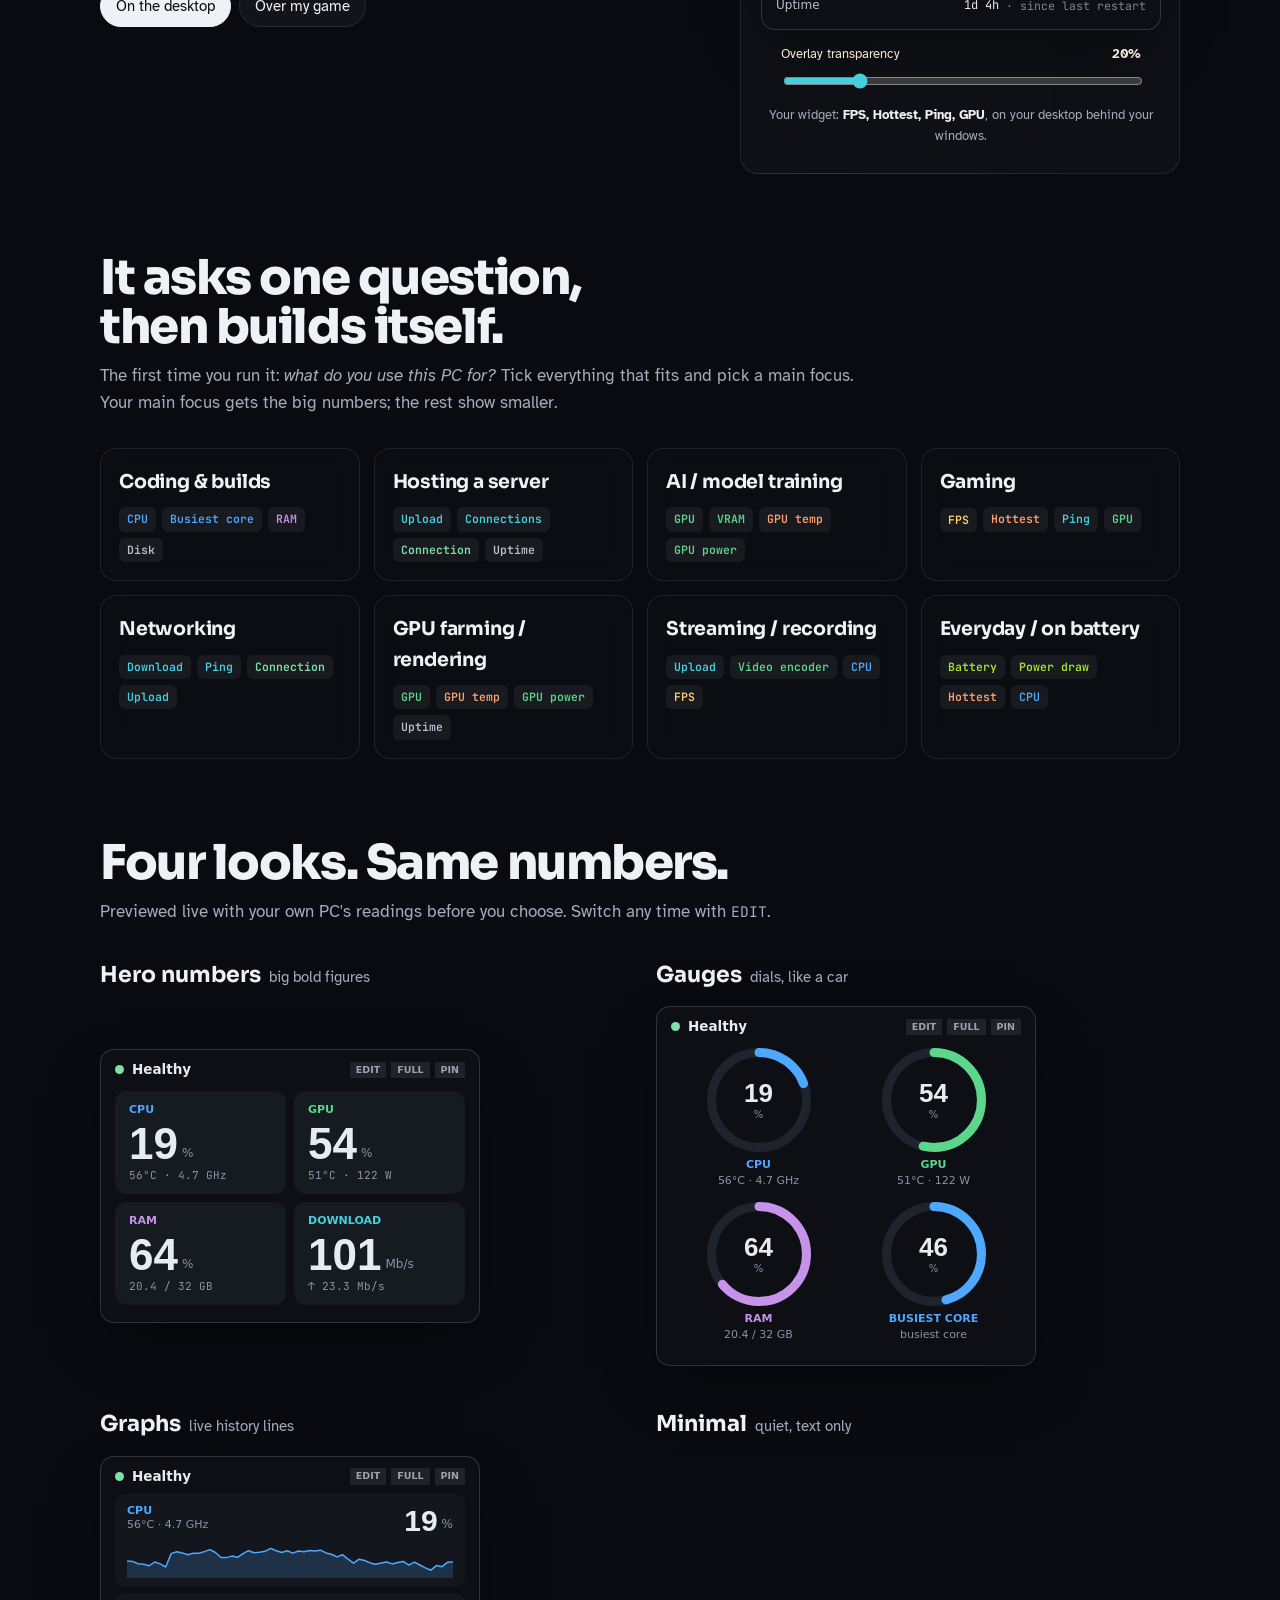
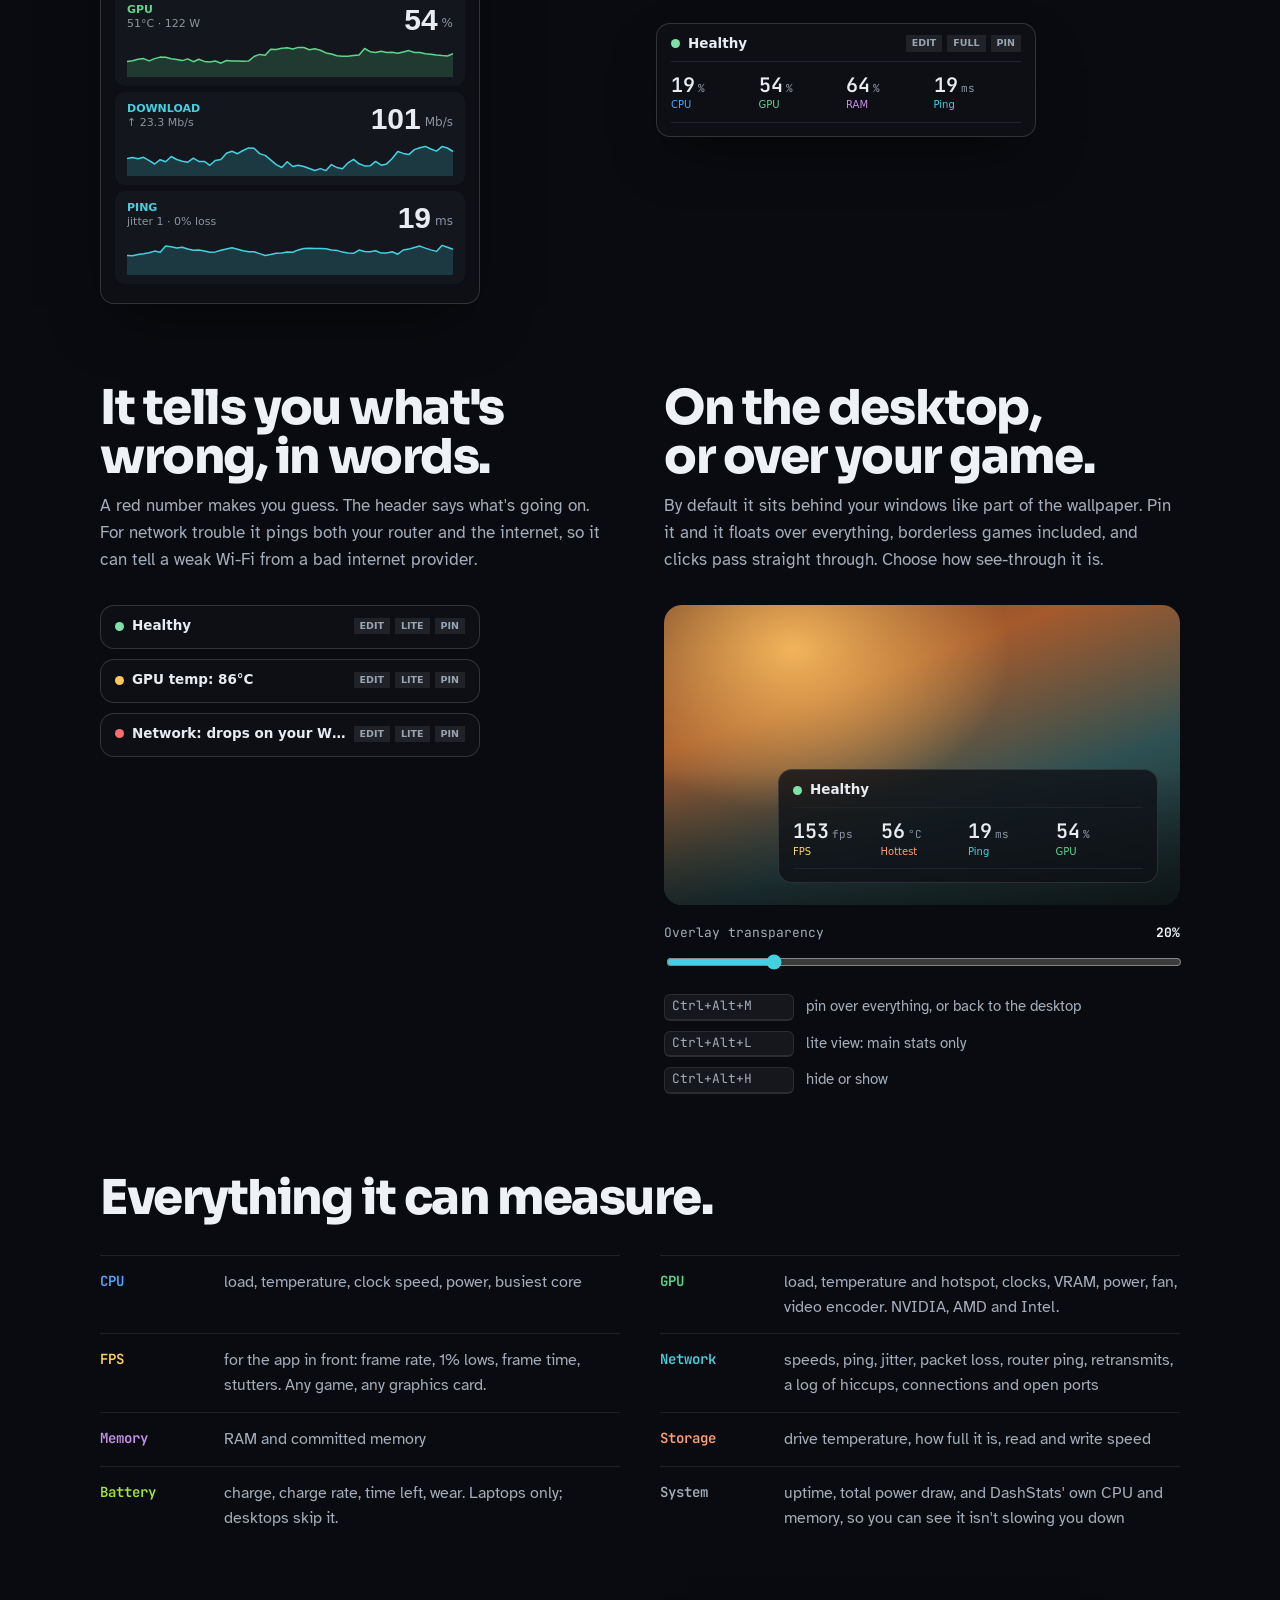
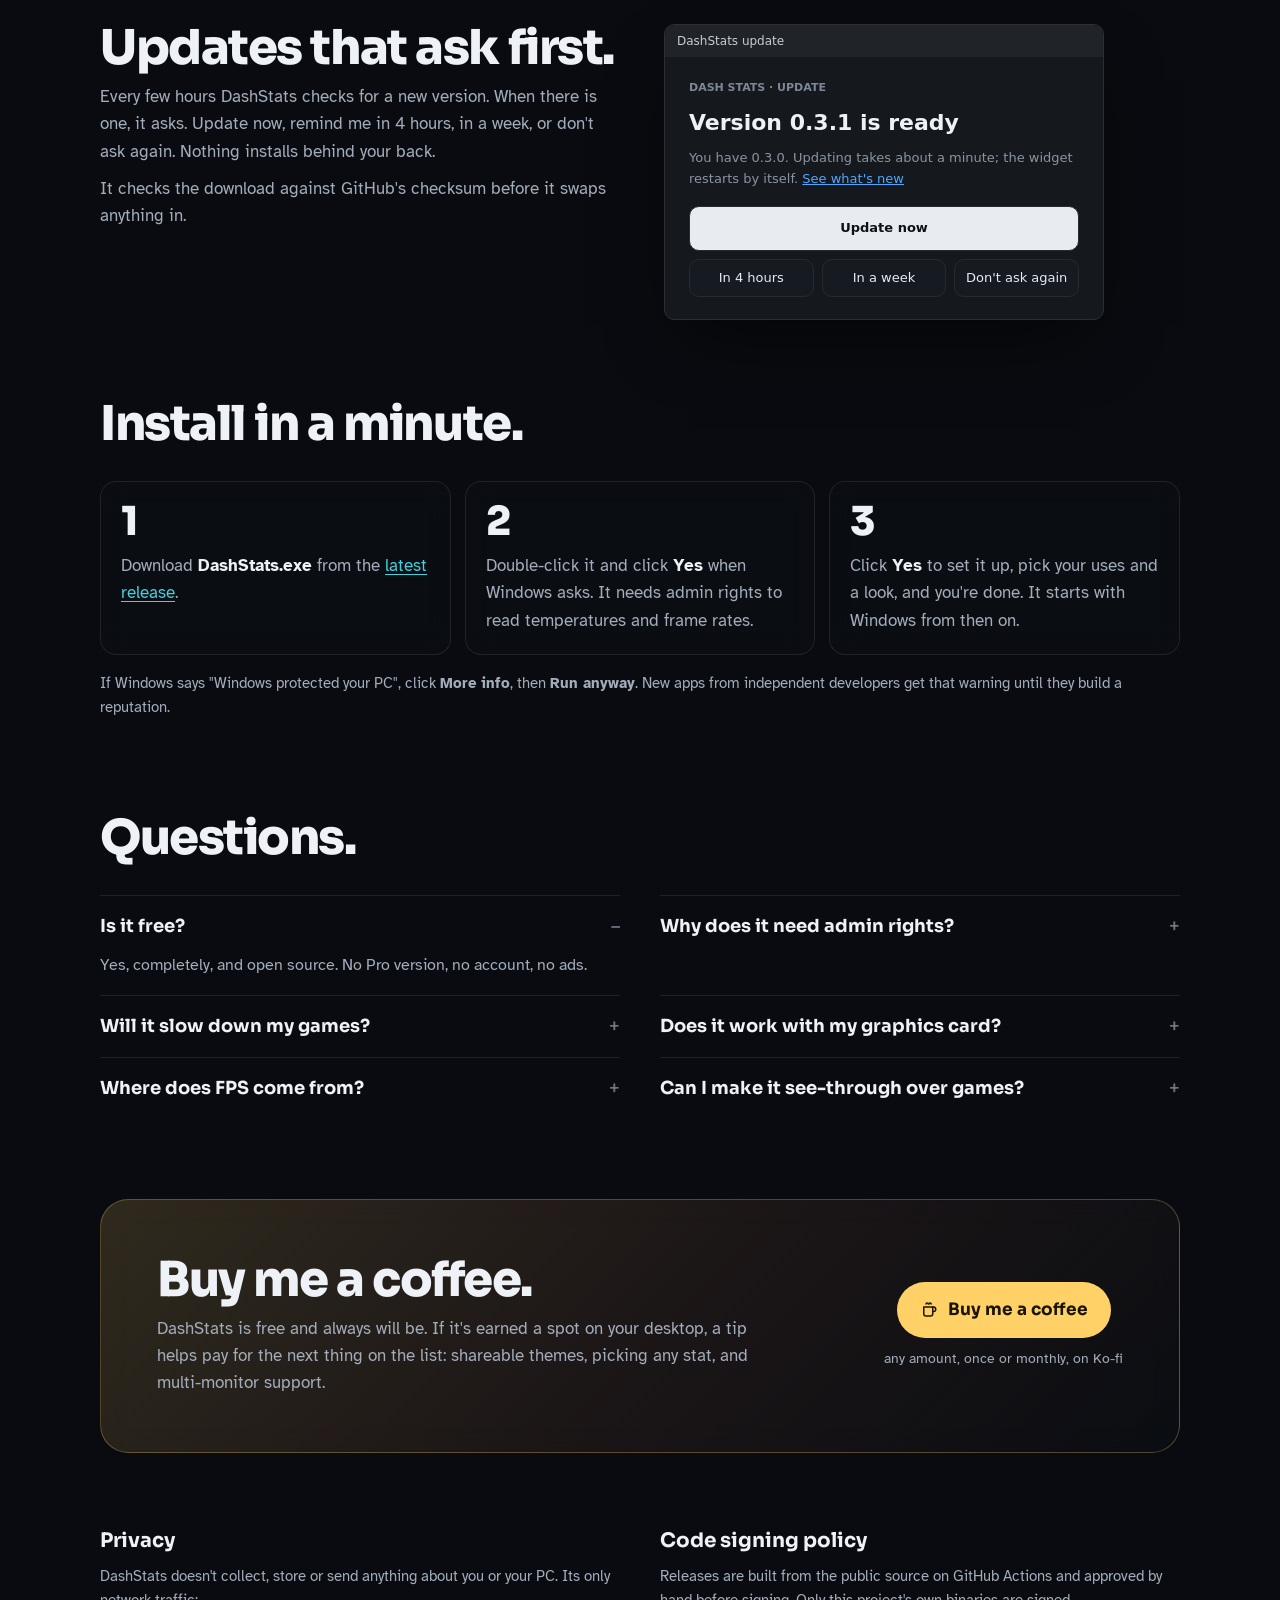
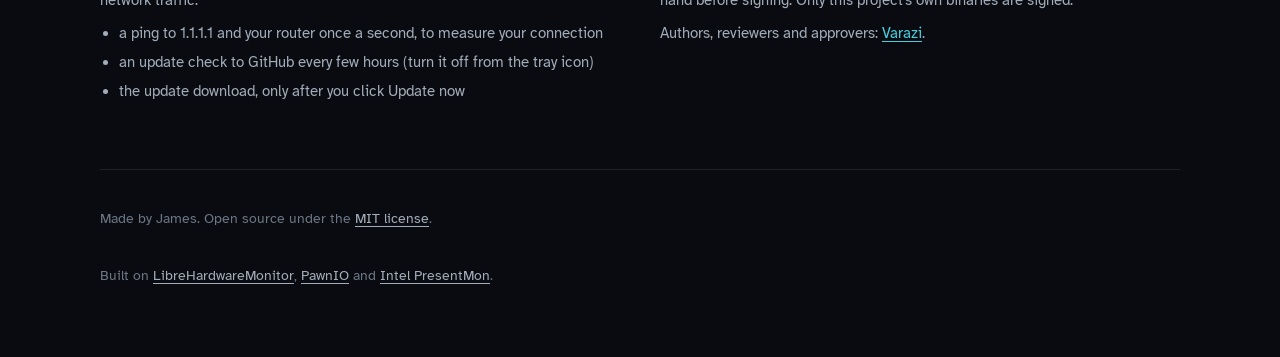
==== commit 90927508: "Menus: Unpin widget at the top when pinned, pin notification, Settings submenu; remove the 'every re" ====
--- a/docs/index.html
+++ b/docs/index.html
@@ -572,7 +572,7 @@
     }
     const head = el('div', 'w-head');
     head.appendChild(add(el('div', 'w-status'), el('div', 'w-dot', null, { background: LEVEL[level] }), el('div', 'w-stext', status)));
-    if (!overlay) { const b = el('div', 'w-btns'); for (const t of ['EDIT', 'ALL', view, 'PIN']) b.appendChild(el('div', 'w-btn', t)); head.appendChild(b); }
+    if (!overlay) { const b = el('div', 'w-btns'); for (const t of ['EDIT', view, 'PIN']) b.appendChild(el('div', 'w-btn', t)); head.appendChild(b); }
     if (body) return add(w, head, body);
     head.style.marginBottom = '0';
     return add(w, head);
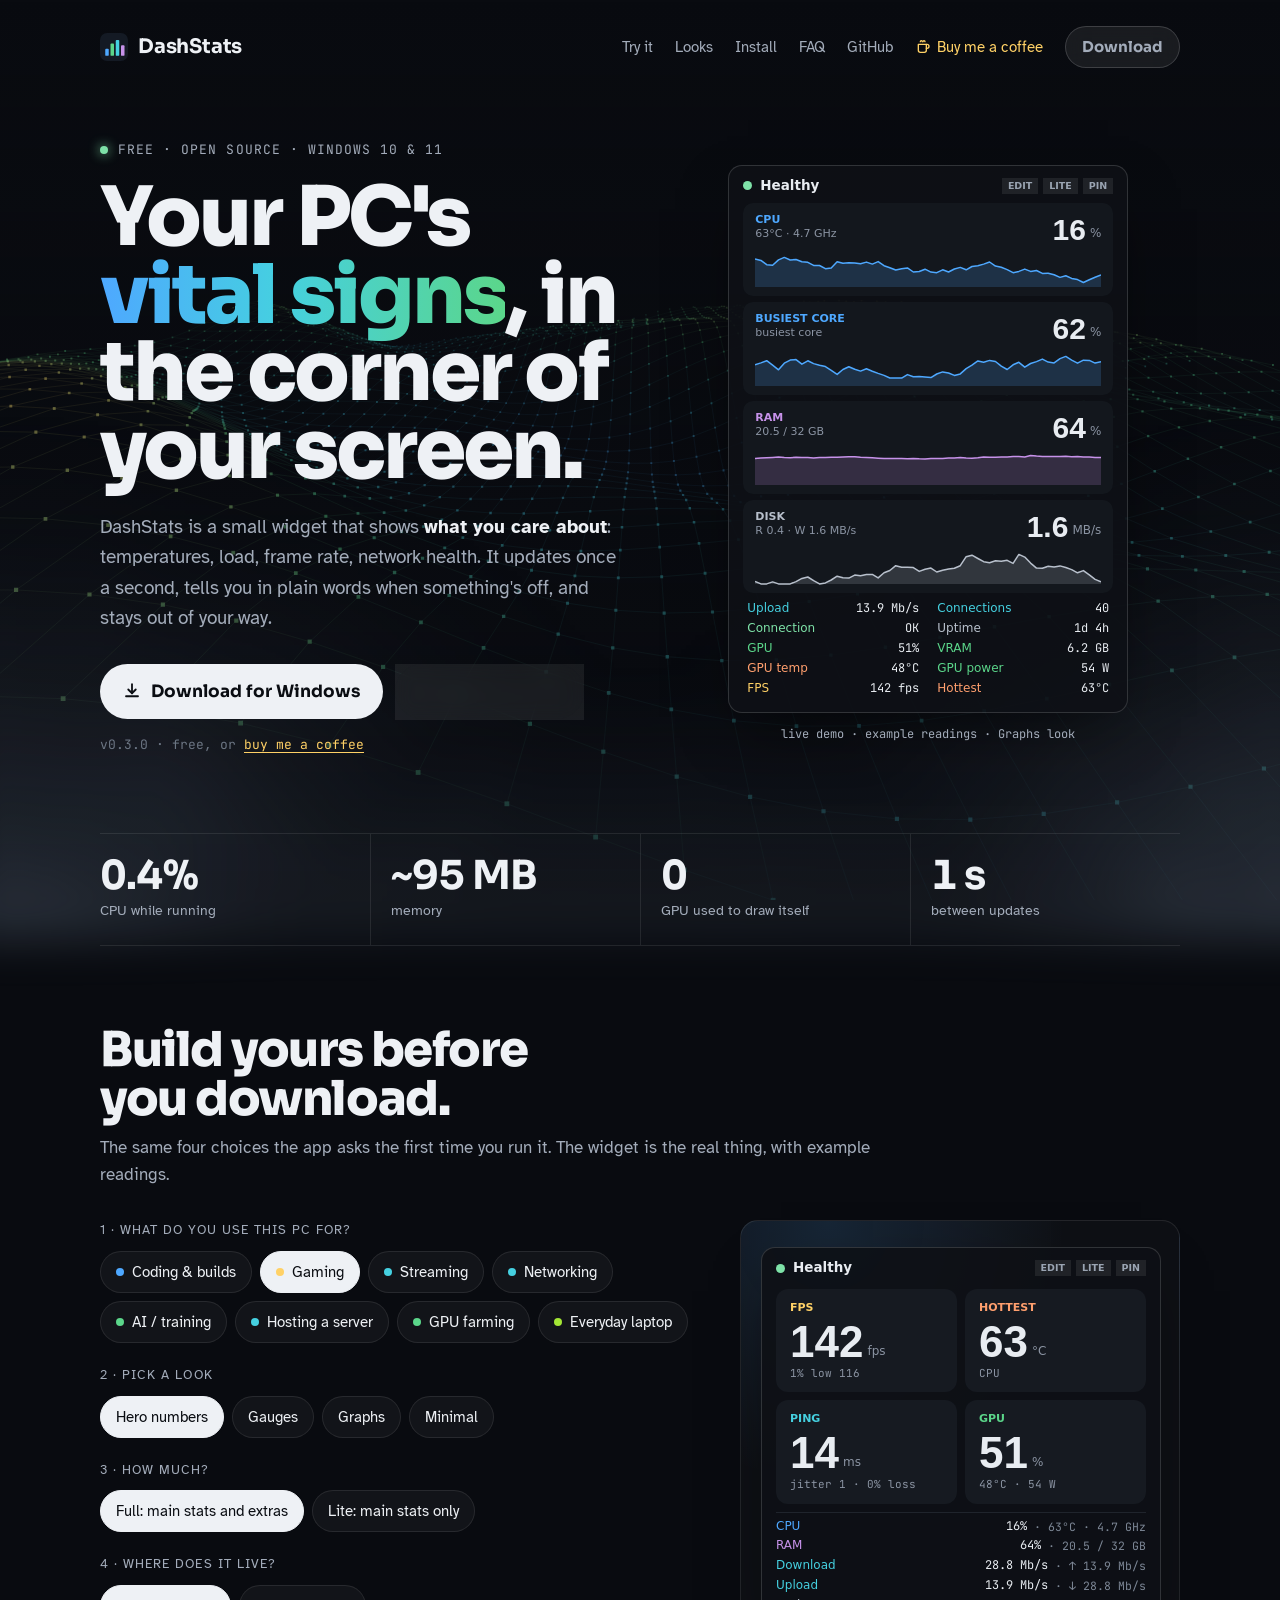
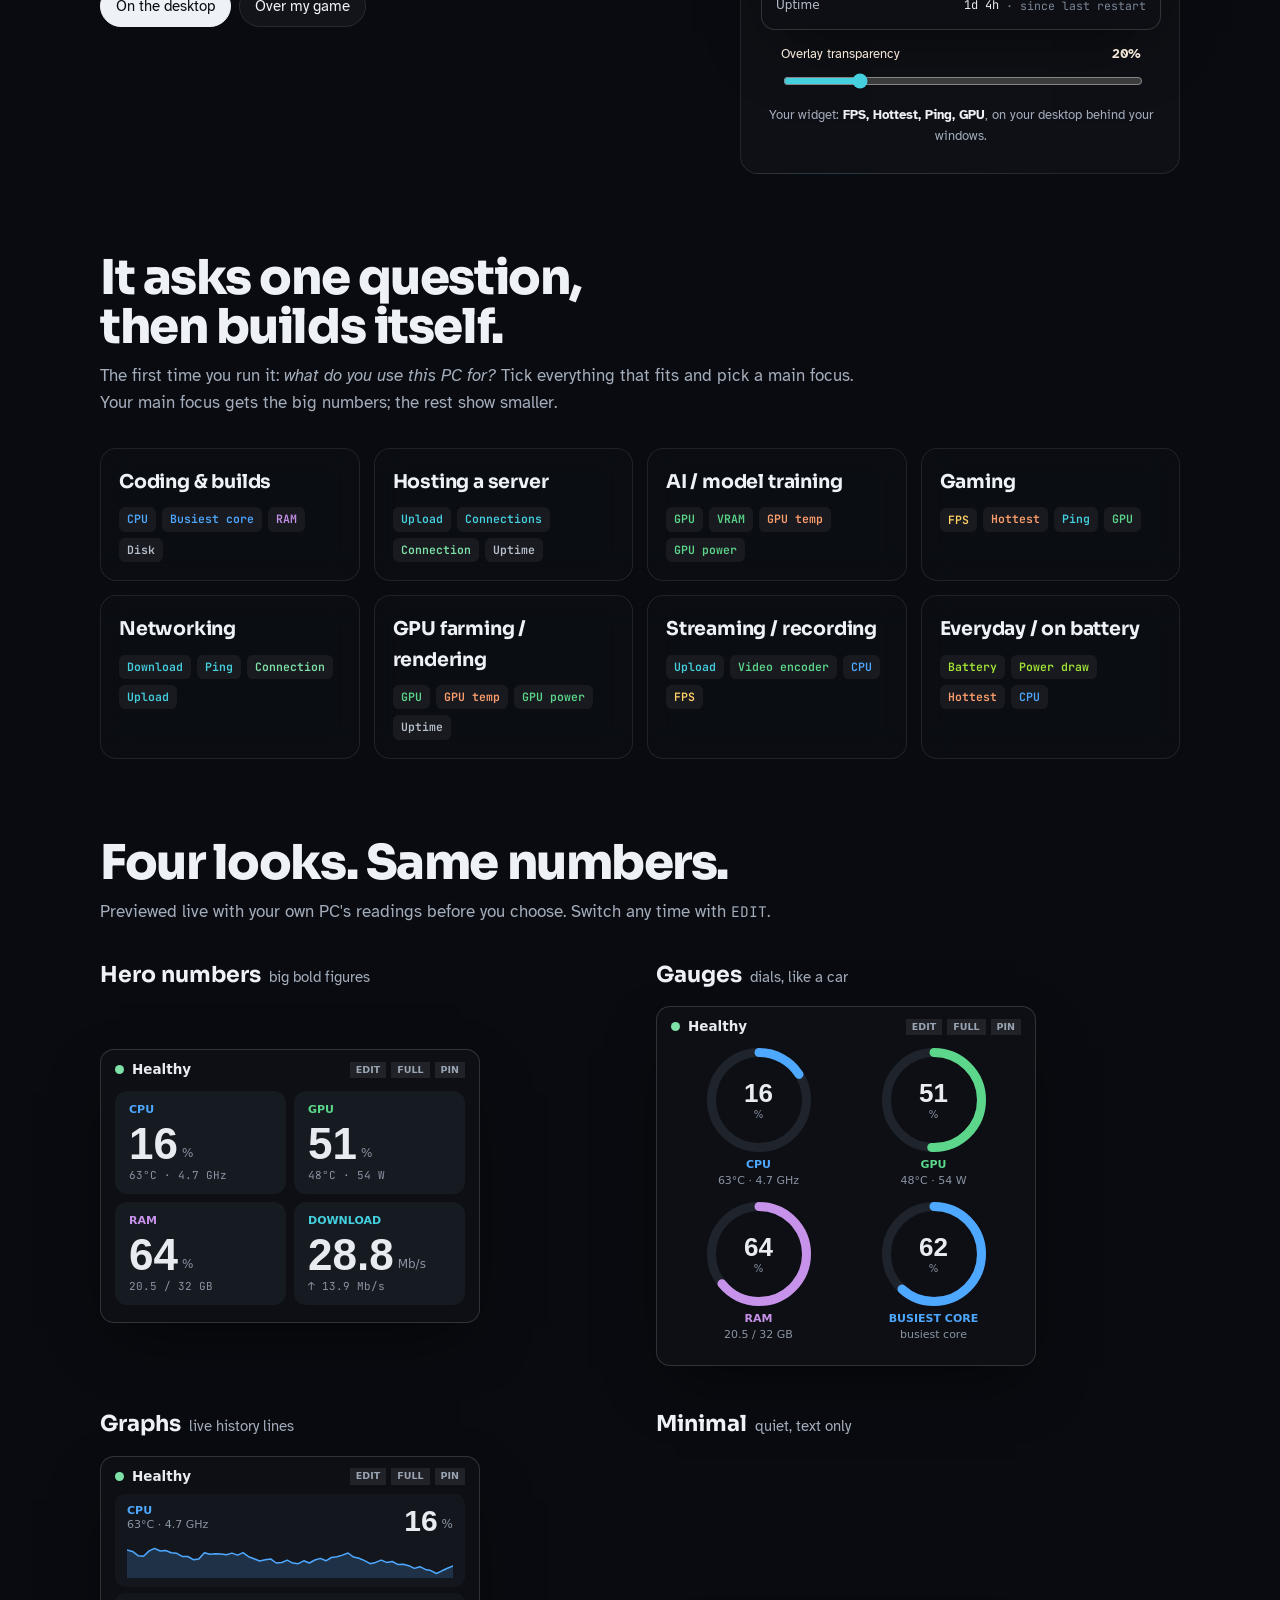
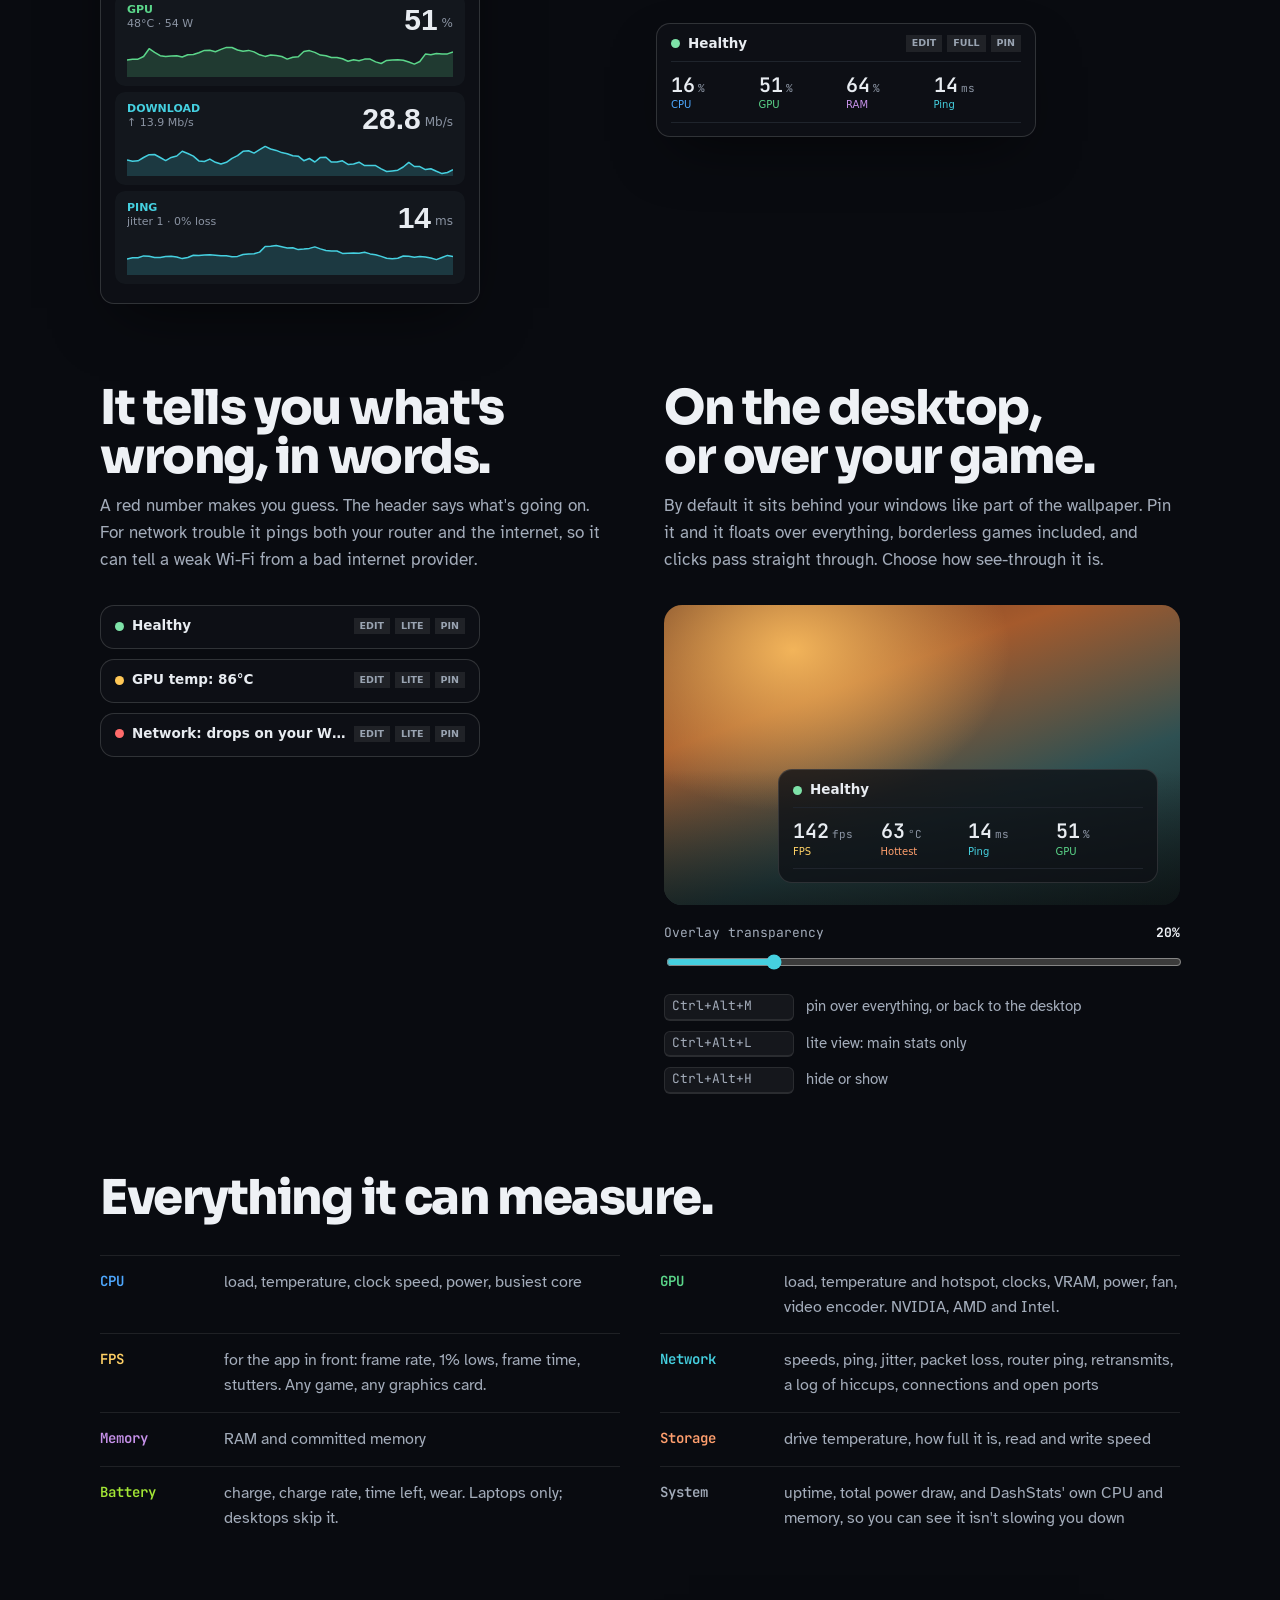
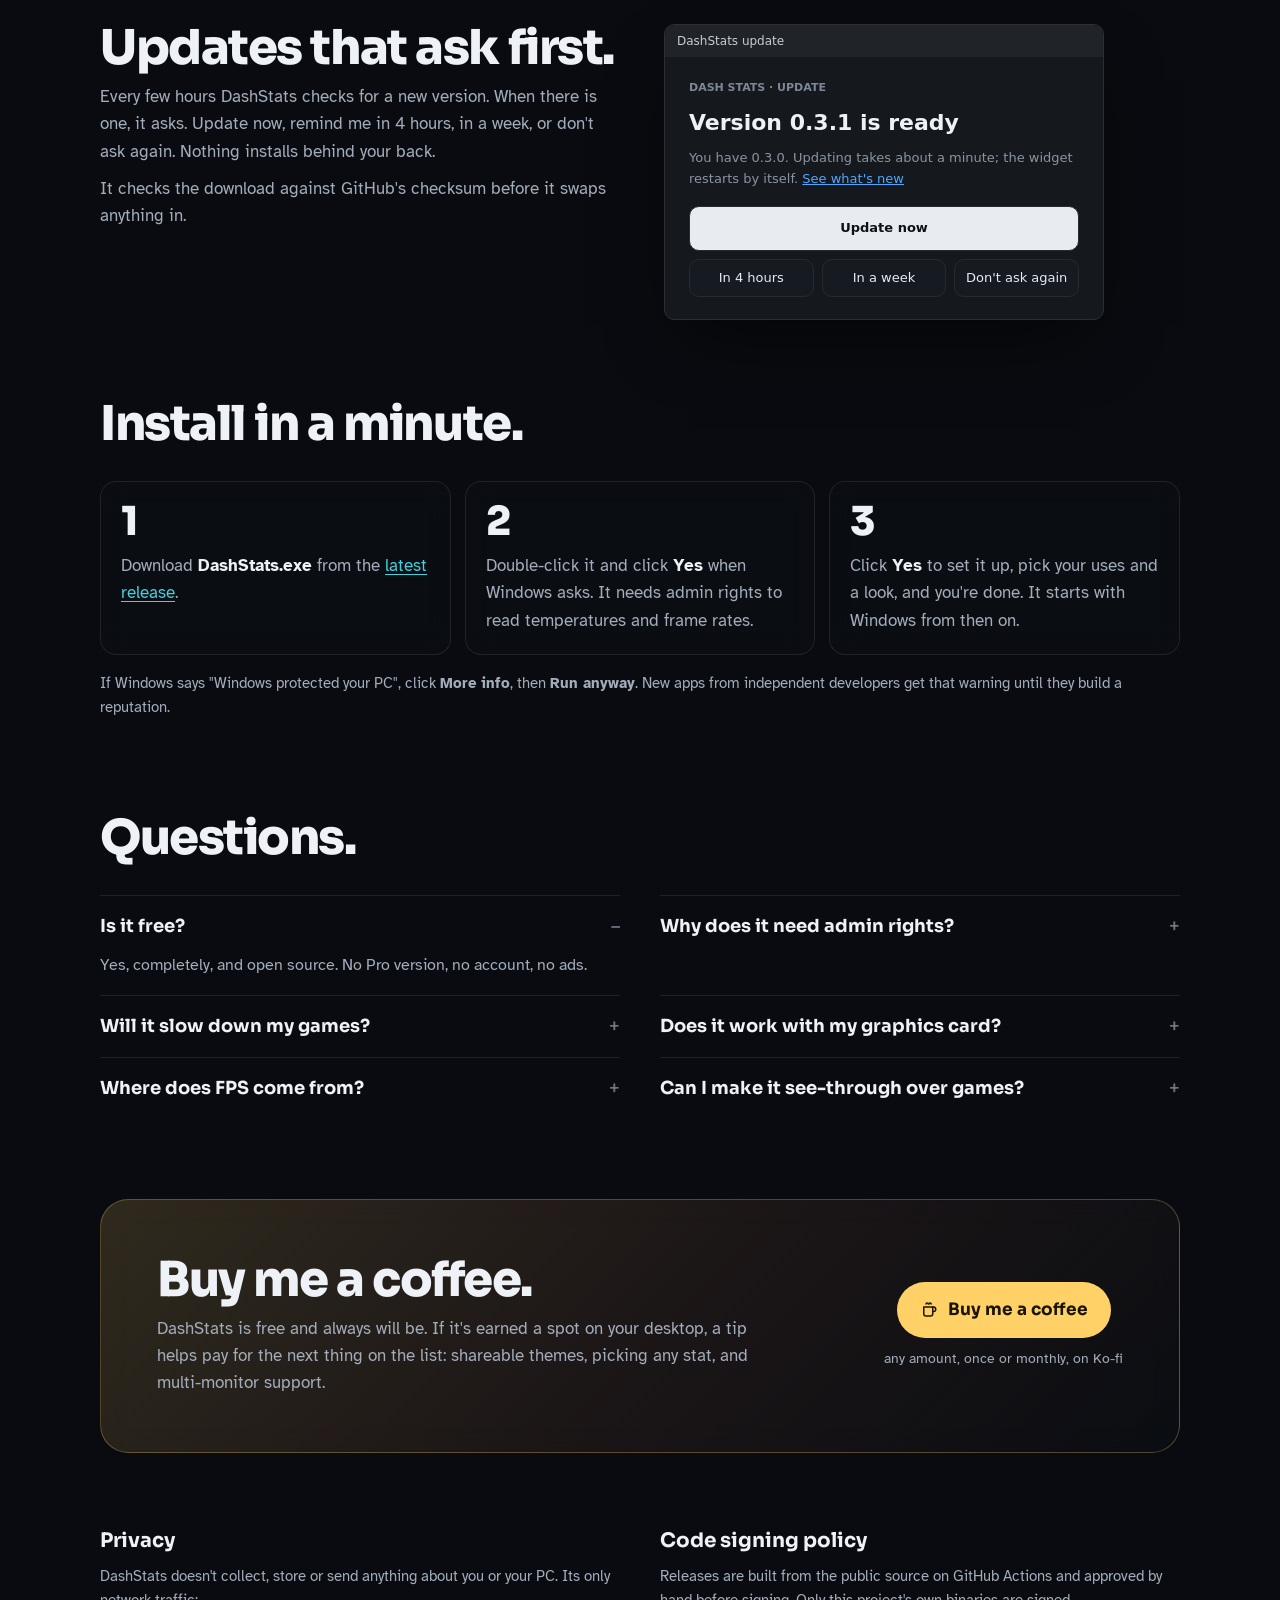
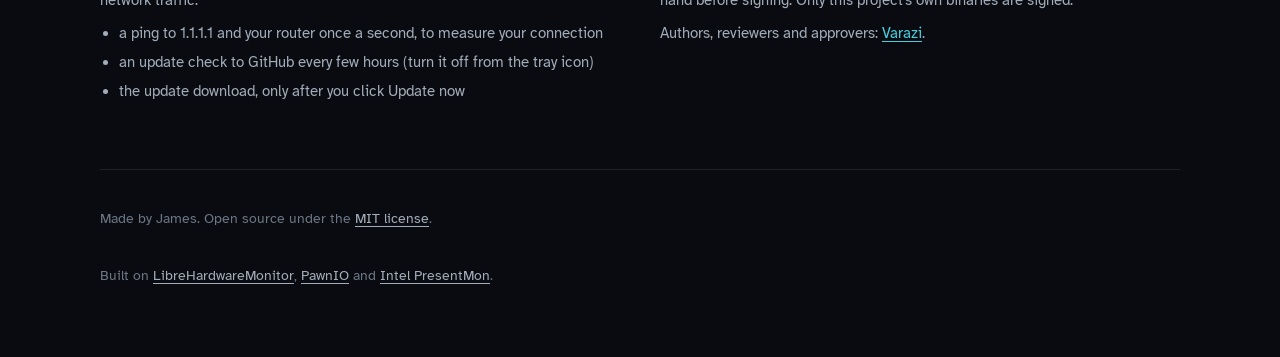
==== commit 8b01ff73: "Website: coffee links go straight to Ko-fi" ====
--- a/docs/index.html
+++ b/docs/index.html
@@ -275,7 +275,7 @@
       <a href="#install">Install</a>
       <a href="#faq">FAQ</a>
       <a href="#" data-link="github">GitHub</a>
-      <a href="#tip" class="nav-tip"><svg viewBox="0 0 24 24" fill="none" stroke="currentColor" stroke-width="2" stroke-linecap="round" stroke-linejoin="round" aria-hidden="true"><path d="M17 8h1a3 3 0 0 1 0 6h-1"/><path d="M5 8h12v9a3 3 0 0 1-3 3H8a3 3 0 0 1-3-3z"/><path d="M8 4c0-1 .7-1.5 1.5-1.5S11 3 11 4"/><path d="M12 4c0-1 .7-1.5 1.5-1.5S15 3 15 4"/></svg>Buy me a coffee</a>
+      <a href="#" data-link="donate" class="nav-tip"><svg viewBox="0 0 24 24" fill="none" stroke="currentColor" stroke-width="2" stroke-linecap="round" stroke-linejoin="round" aria-hidden="true"><path d="M17 8h1a3 3 0 0 1 0 6h-1"/><path d="M5 8h12v9a3 3 0 0 1-3 3H8a3 3 0 0 1-3-3z"/><path d="M8 4c0-1 .7-1.5 1.5-1.5S11 3 11 4"/><path d="M12 4c0-1 .7-1.5 1.5-1.5S15 3 15 4"/></svg>Buy me a coffee</a>
       <a class="btn btn-glass" style="padding:8px 16px;font-size:15px" href="#" data-link="download">Download</a>
     </nav>
   </header>
@@ -293,7 +293,7 @@
           </a>
           <a class="btn btn-glass" href="#" data-link="github">View the source</a>
         </div>
-        <p class="fine">v0.3.0 · free, or <a href="#tip" class="fine-tip">buy me a coffee</a></p>
+        <p class="fine">v0.3.0 · free, or <a href="#" data-link="donate" class="fine-tip">buy me a coffee</a></p>
       </div>
       <div class="stage">
         <div class="wfit" id="hero-widget"></div>
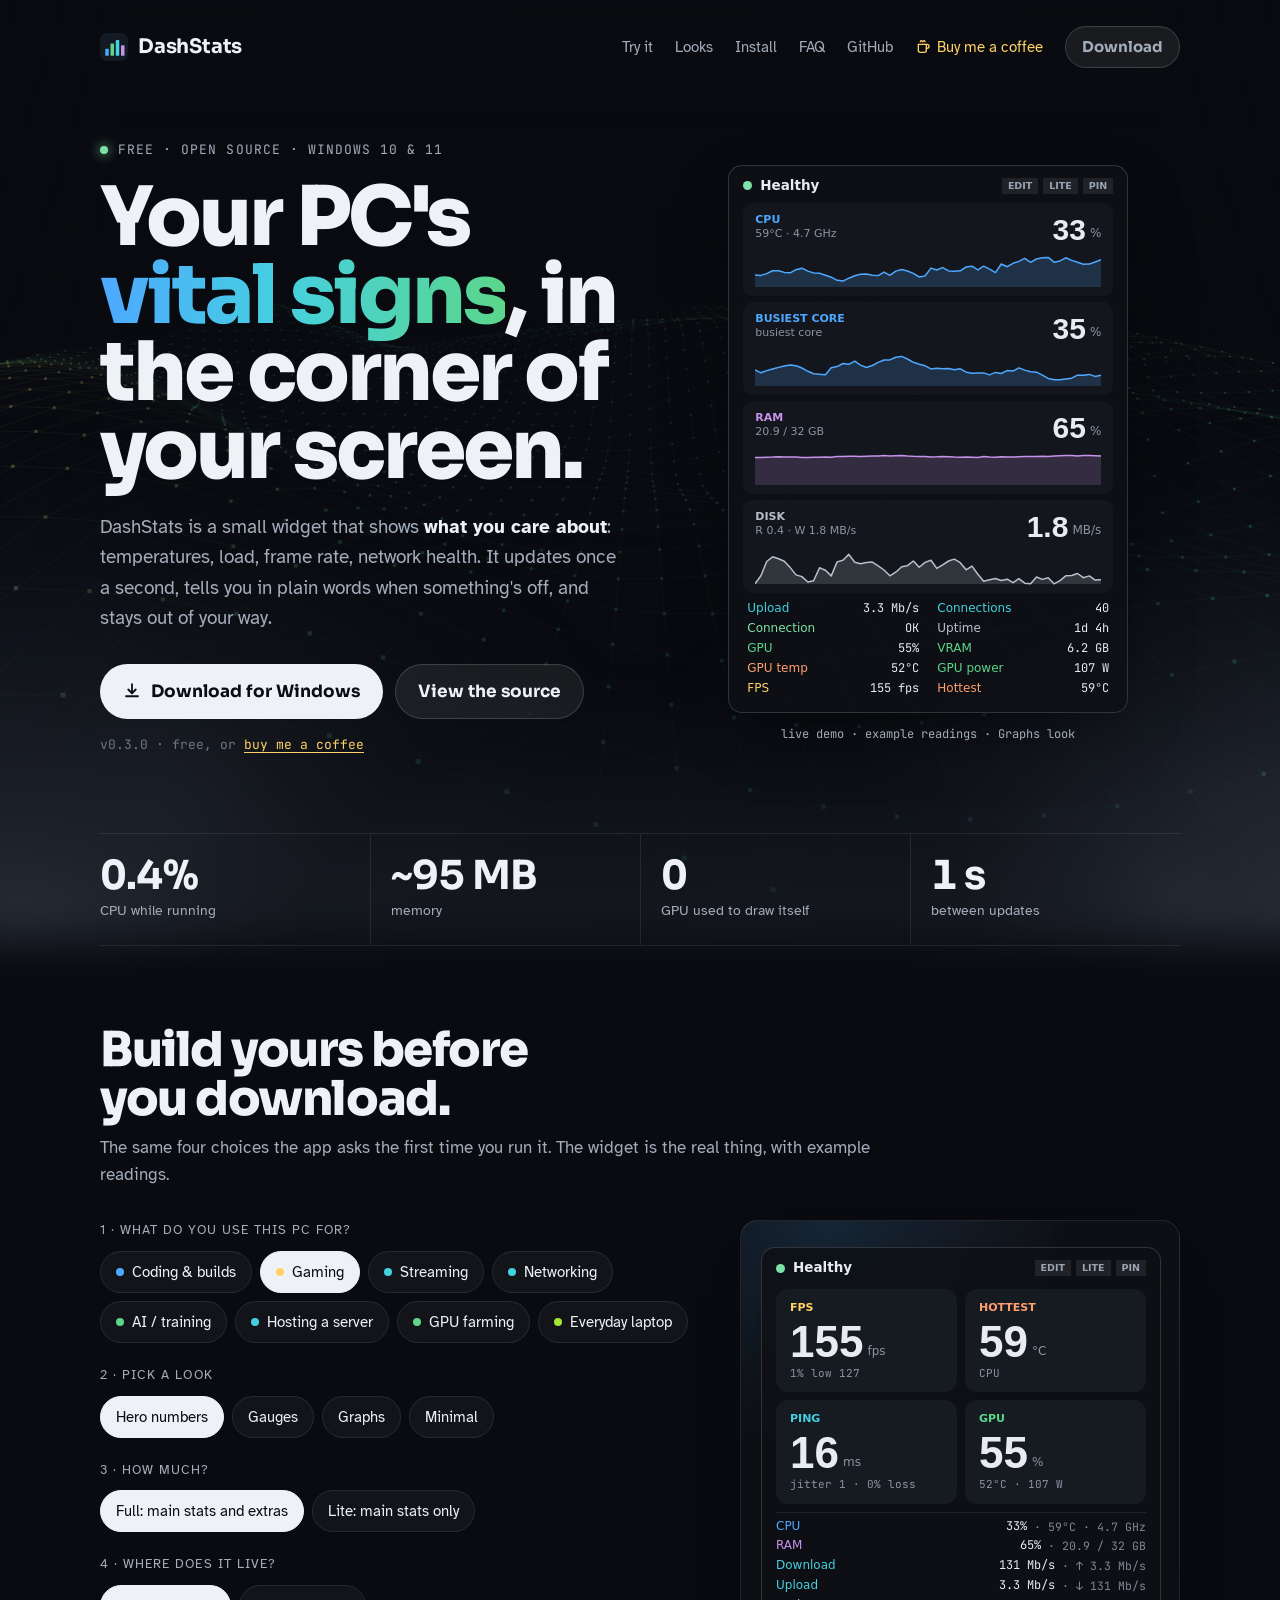
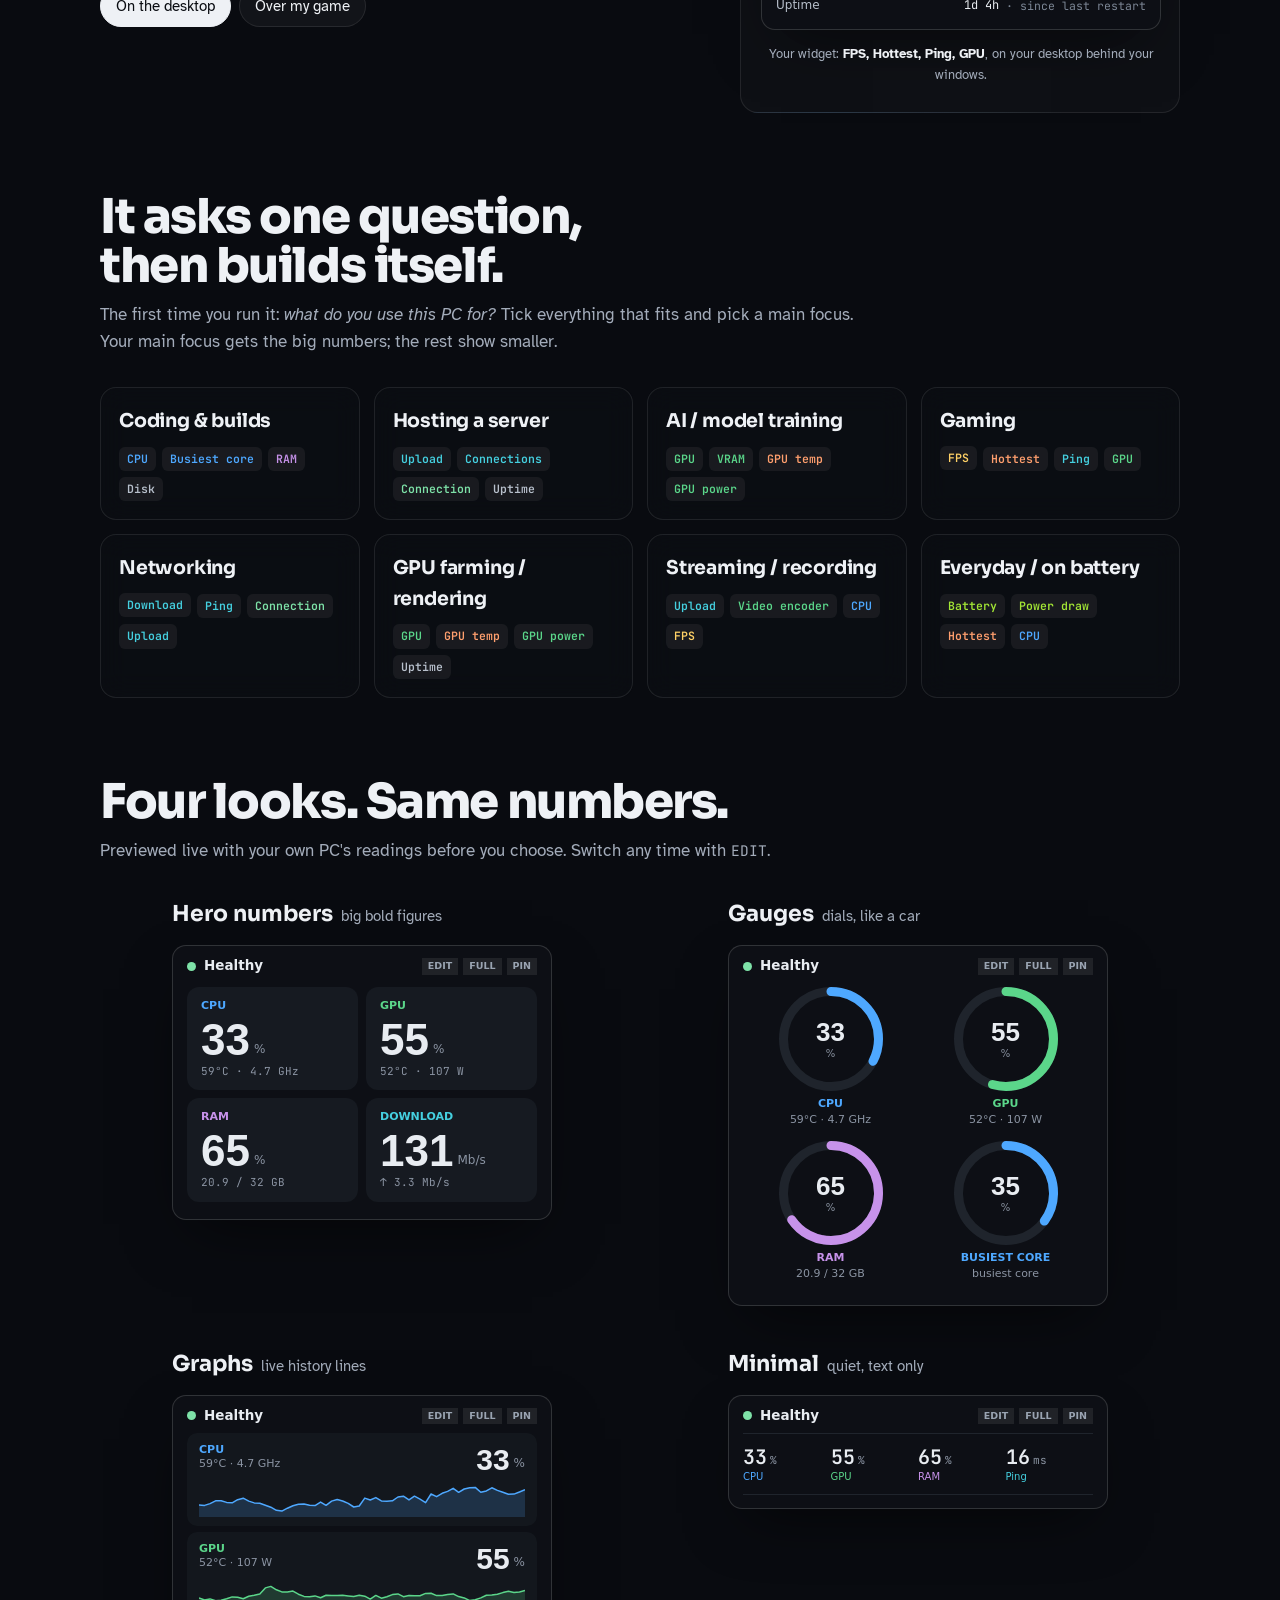
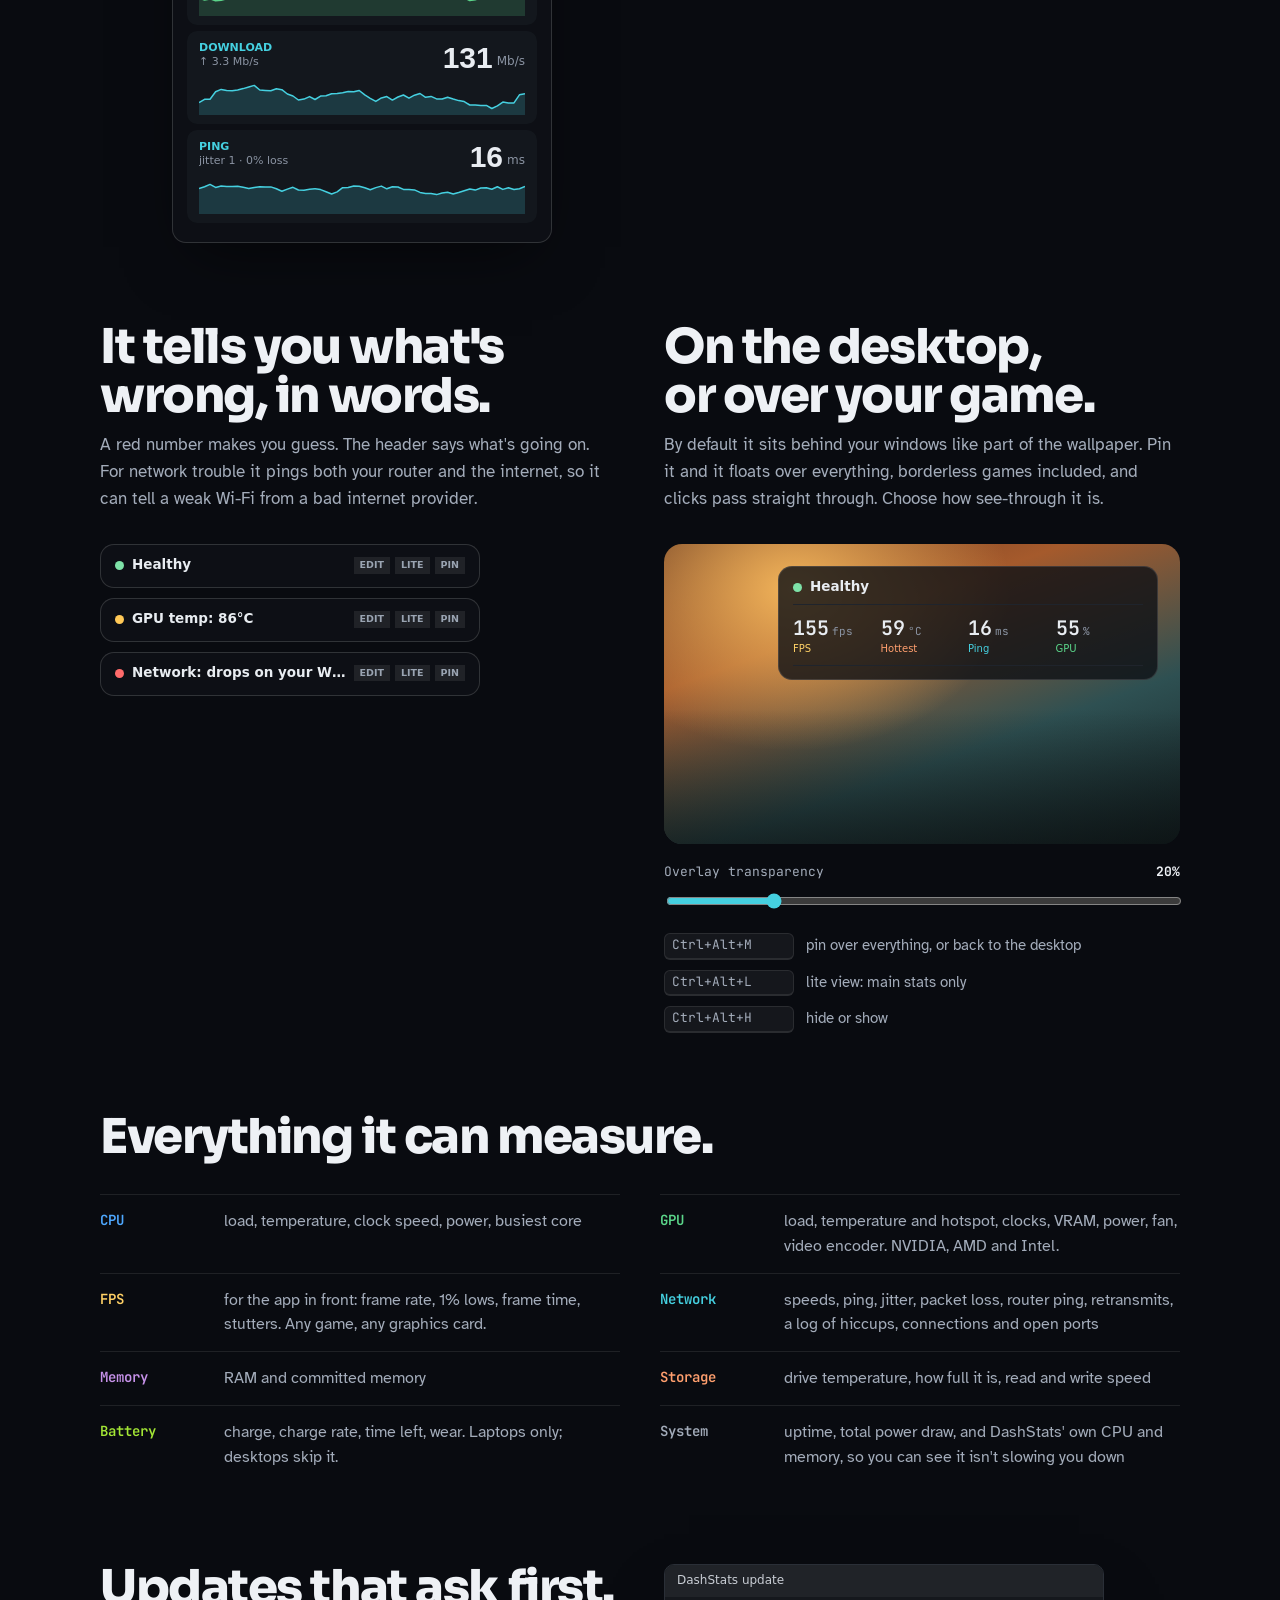
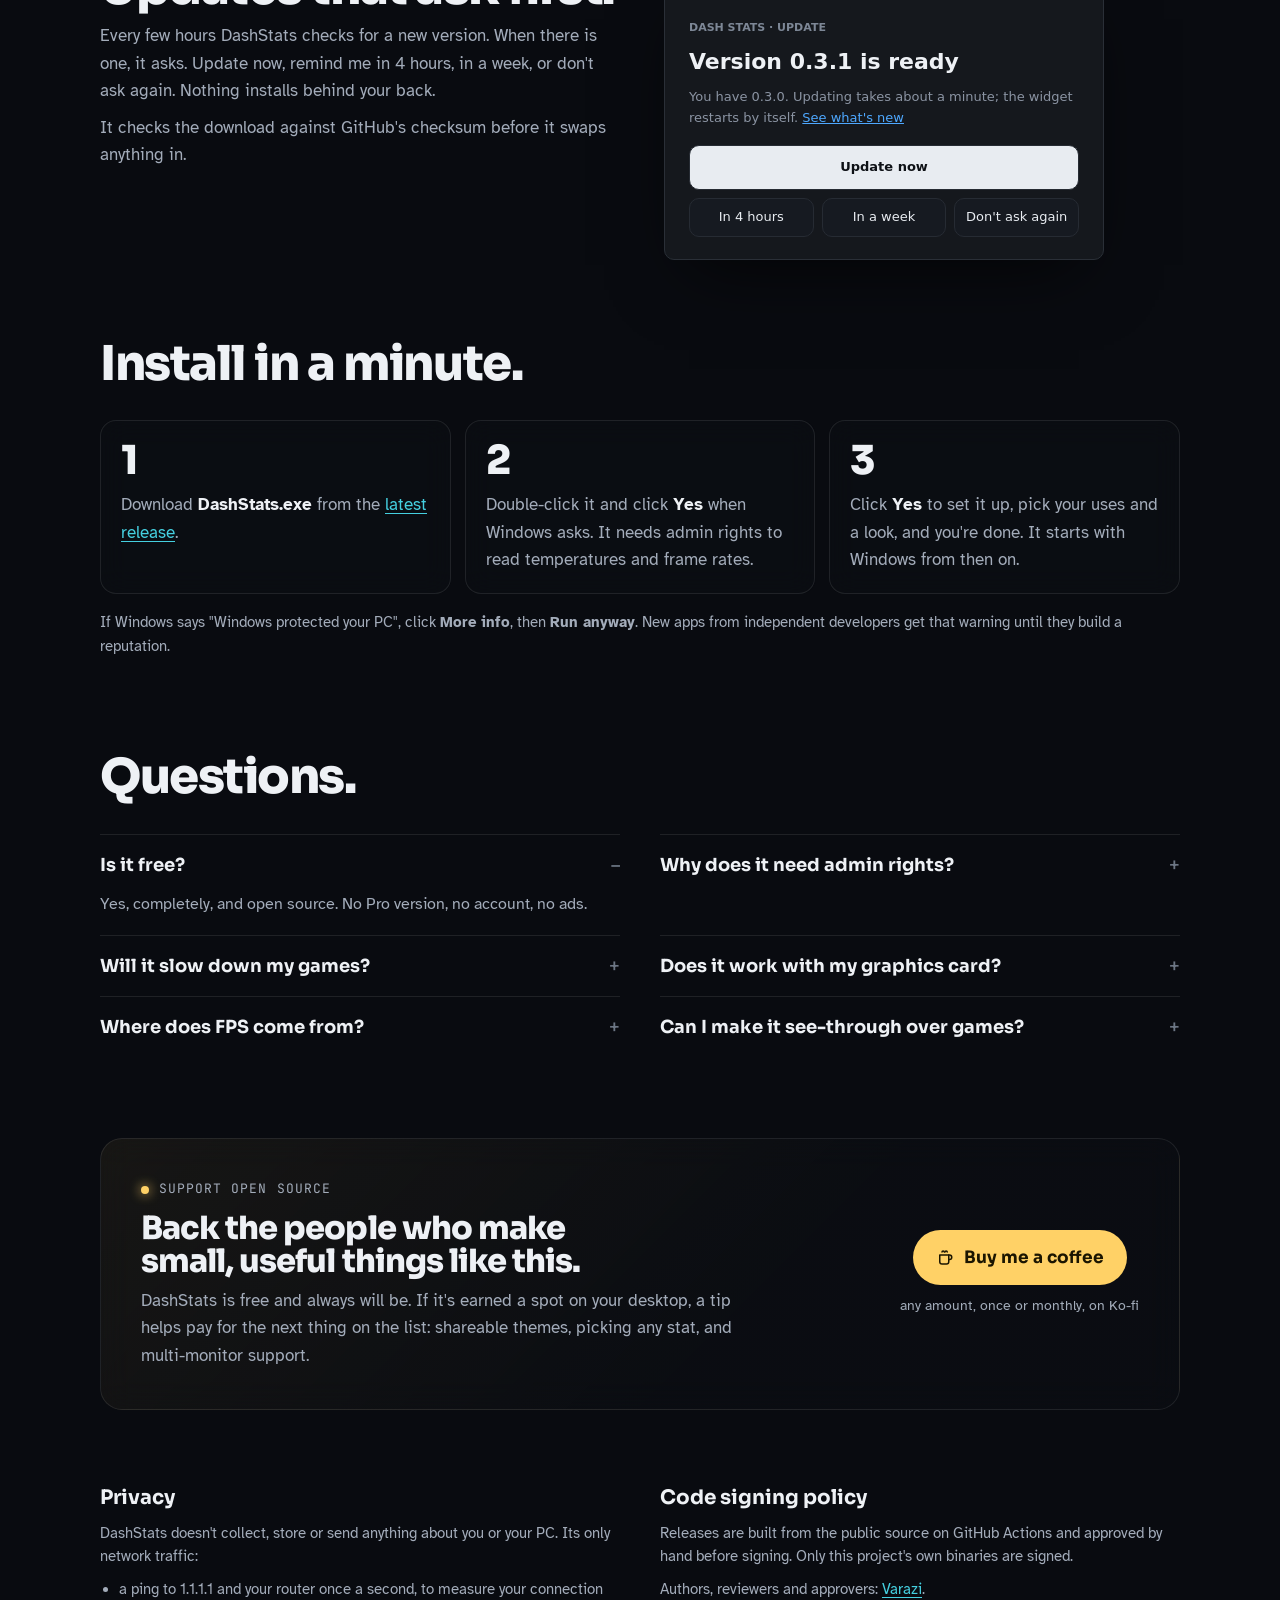
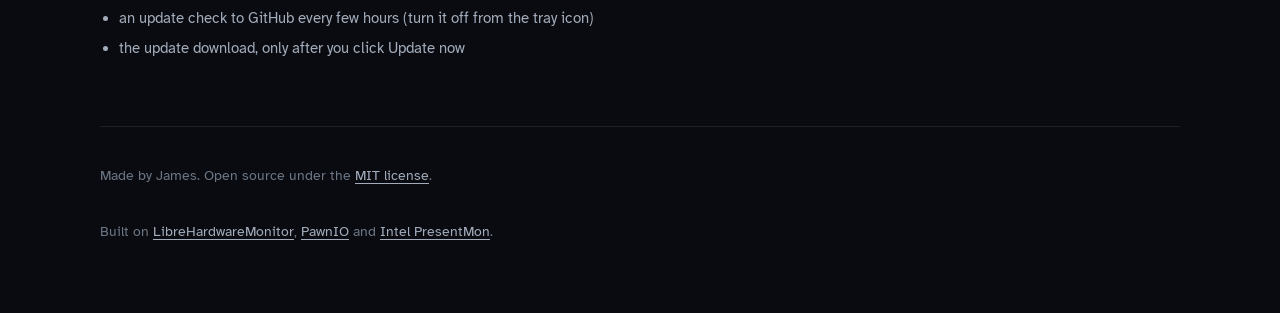
==== commit 0aacffd0: "0.3.1: Full view always adds extras; website fixes App: when other ticked uses don't supply enough s" ====
--- a/docs/index.html
+++ b/docs/index.html
@@ -37,7 +37,11 @@
 #smoke { position: fixed; inset: -40px; width: calc(100% + 80px); height: calc(100% + 80px); display: block; z-index: 0; pointer-events: none; filter: blur(22px); }
 h1 { font-weight: 700; letter-spacing: -.045em; }
 h2 { font-weight: 700; letter-spacing: -.035em; }
-.veil { position: fixed; inset: 0; z-index: 0; pointer-events: none; background: linear-gradient(180deg, rgba(9,11,16,0) 0%, rgba(9,11,16,.35) 45%, rgba(9,11,16,.78) 100%); }
+/* the content column gets its own soft dark fog so text and cards read clearly over the moving mesh; the mesh stays bright at the sides */
+.veil { position: fixed; inset: 0; z-index: 0; pointer-events: none;
+  background:
+    linear-gradient(90deg, rgba(9,11,16,0) calc(50% - 760px), rgba(9,11,16,.5) calc(50% - 520px), rgba(9,11,16,.5) calc(50% + 520px), rgba(9,11,16,0) calc(50% + 760px)),
+    linear-gradient(180deg, rgba(9,11,16,0) 0%, rgba(9,11,16,.35) 45%, rgba(9,11,16,.78) 100%); }
 .page { position: relative; z-index: 1; max-width: 1160px; margin: 0 auto; padding-inline: clamp(16px, 4vw, 40px); padding-block: 20px 56px; }
 
 /* header */
@@ -92,7 +96,7 @@
 .chip { font-family: var(--mono); font-size: 11.5px; font-weight: 600; padding: 3px 8px; border-radius: 6px; background: rgba(255,255,255,.06); }
 
 .looks { display: grid; grid-template-columns: repeat(2, minmax(0, 1fr)); gap: 40px 32px; }
-.look { display: grid; gap: 14px; justify-items: start; }
+.look { display: grid; gap: 14px; justify-items: start; align-content: start; justify-self: center; max-width: 100%; }
 .look h3 { font-family: var(--display); font-weight: 700; font-size: 22px; margin: 0; }
 .look h3 span { font-family: var(--body); font-weight: 400; font-size: 15px; color: var(--soft); margin-left: 8px; }
 
@@ -102,10 +106,10 @@
 .keys { display: grid; gap: 10px; margin-top: 22px; }
 .keys div { display: grid; grid-template-columns: 130px minmax(0, 1fr); gap: 12px; color: var(--soft); font-size: 15px; }
 
-.game { border-radius: 18px; overflow: hidden; position: relative; padding: 22px; min-height: 300px; display: grid; align-content: end; justify-items: end;
+.game { border-radius: 18px; overflow: hidden; position: relative; padding: 22px; min-height: 300px; display: grid; align-content: start; justify-items: end;
   background: radial-gradient(70% 90% at 25% 15%, #F2B45A 0%, rgba(242,180,90,0) 60%), linear-gradient(160deg, #6B3A22 0%, #A55A2C 30%, #2E5052 65%, #142123 100%); }
-.game::before { content: ""; position: absolute; inset: 55% 0 0 0; background: linear-gradient(180deg, transparent, rgba(10,14,15,.65)); }
-.game .wfit { position: relative; }
+.game::before { content: ""; position: absolute; inset: 55% 0 0 0; background: linear-gradient(180deg, transparent, rgba(10,14,15,.65)); pointer-events: none; }
+.game > * { position: relative; }
 .slider { display: grid; gap: 8px; margin-top: 18px; }
 .slider label { font-family: var(--mono); font-size: 13px; color: var(--soft); display: flex; justify-content: space-between; }
 .slider label b { color: var(--ink); }
@@ -141,7 +145,10 @@
 .faq .a { color: var(--soft); font-size: 15.5px; padding-bottom: 14px; display: grid; gap: 8px; }
 .faq .a p { margin: 0; }
 
-.tip { margin-top: 80px; border-radius: 28px; padding: clamp(28px, 5vw, 56px); background: linear-gradient(135deg, rgba(255,209,102,.16), rgba(255,159,110,.08) 50%, rgba(12,15,20,.6)); border: 1px solid rgba(255,209,102,.28); backdrop-filter: blur(16px); display: grid; grid-template-columns: minmax(0, 1.4fr) auto; gap: 28px; align-items: center; }
+.tip { margin-top: 80px; border-radius: 22px; padding: clamp(24px, 4vw, 40px); background: linear-gradient(135deg, rgba(255,209,102,.06), rgba(12,15,20,.55) 60%); border: 1px solid var(--rule); backdrop-filter: blur(16px); display: grid; grid-template-columns: minmax(0, 1.4fr) auto; gap: 28px; align-items: center; }
+.tip .kicker { margin-bottom: 12px; }
+.tip .kicker::before { background: var(--fps); box-shadow: 0 0 12px var(--fps); }
+.tip h2 { font-size: clamp(24px, 3vw, 32px); }
 .tip p { color: var(--soft); margin: 10px 0 0; max-width: 36em; }
 
 #get { max-width: min(480px, calc(100% - 32px)); width: 100%; padding: 30px 28px 24px; border-radius: 22px; border: 1px solid rgba(255,255,255,.14);
@@ -206,6 +213,8 @@
 .w .strip { border-top: 1px solid #1F242C; border-bottom: 1px solid #1F242C; padding: 10px 0; display: grid; }
 .w .strip .line { display: flex; align-items: flex-end; }
 .w .strip .val { font-size: 20px; font-weight: 600; }
+.w .mini-extras { display: grid; grid-template-columns: repeat(2, minmax(0, 1fr)); gap: 2px 14px; margin-top: 8px; font-size: 11px; color: #7D8796; }
+.w .mini-extras div { display: flex; justify-content: space-between; gap: 8px; min-width: 0; }
 .w .strip .unit { font-size: 11px; color: #8B94A3; margin: 0 0 3px 3px; }
 /* fits a phone: the widget is drawn at real size and shrinks only when it has to */
 .wfit { max-width: 100%; }
@@ -228,6 +237,7 @@
 .cfg-stage.game .cfg-cap { color: #F3E6D8; }
 .cfg-cap b { color: var(--ink); }
 .cfg-see { display: grid; gap: 6px; width: 100%; max-width: 360px; }
+.cfg-see[hidden] { display: none; }
 .cfg-see label { font-size: 13px; color: #F3E6D8; display: flex; justify-content: space-between; }
 .cfg-see input { width: 100%; accent-color: #45D0E0; }
 @media (max-width: 980px) { .cfg { grid-template-columns: minmax(0, 1fr); } }
@@ -418,7 +428,8 @@
 
     <div class="tip" id="tip">
       <div>
-        <h2>Buy me a coffee.</h2>
+        <div class="kicker">Support open source</div>
+        <h2>Back the people who make small, useful things like this.</h2>
         <p>DashStats is free and always will be. If it's earned a spot on your desktop, a tip helps pay for the next thing on the list: shareable themes, picking any stat, and multi-monitor support.</p>
       </div>
       <div style="display:grid;gap:10px;justify-items:center">
@@ -640,7 +651,7 @@
       if (small.length) { const s = smallRows(small, false, 2); s.style.margin = '2px 4px 0'; root.appendChild(s); }
       return root;
     },
-    minimal(big) {
+    minimal(big, small = []) {
       const root = el('div');
       const strip = el('div', 'strip', null, { gridTemplateColumns: `repeat(${Math.max(1, big.length)}, minmax(0, 1fr))` });
       for (const id of big) {
@@ -650,6 +661,15 @@
           el('div', 'tx', label(id), { fontSize: '10px', color: accent(id) })));
       }
       root.appendChild(strip);
+      if (small.length) {
+        const g = el('div', 'mini-extras');
+        for (const id of small) {
+          const x = get(id), l = shown(x.l);
+          g.appendChild(add(el('div', 'mono'), el('span', null, label(id)),
+            el('span', null, withUnit(x.v, x.u), { color: l === 'Warn' || l === 'Bad' ? LEVEL[l] : '#B8C0CC' })));
+        }
+        root.appendChild(g);
+      }
       return root;
     },
   };
@@ -712,7 +732,7 @@
 
     const m = mount(widgetHost, () => {
       const big = PRESETS.find(p => p[0] === st.use)[2];
-      const small = st.lite || st.look === 'minimal' ? [] : EXTRA.filter(id => !big.includes(id)).slice(0, st.look === 'graphs' ? 8 : 5);
+      const small = st.lite ? [] : EXTRA.filter(id => !big.includes(id)).slice(0, { graphs: 8, minimal: 6 }[st.look] || 5);
       return frame(st.lite ? 380 : 400, looks[st.look](big, small), { overlay: st.overlay, see: st.see, view: st.lite ? 'FULL' : 'LITE' });
     });
     function update() {
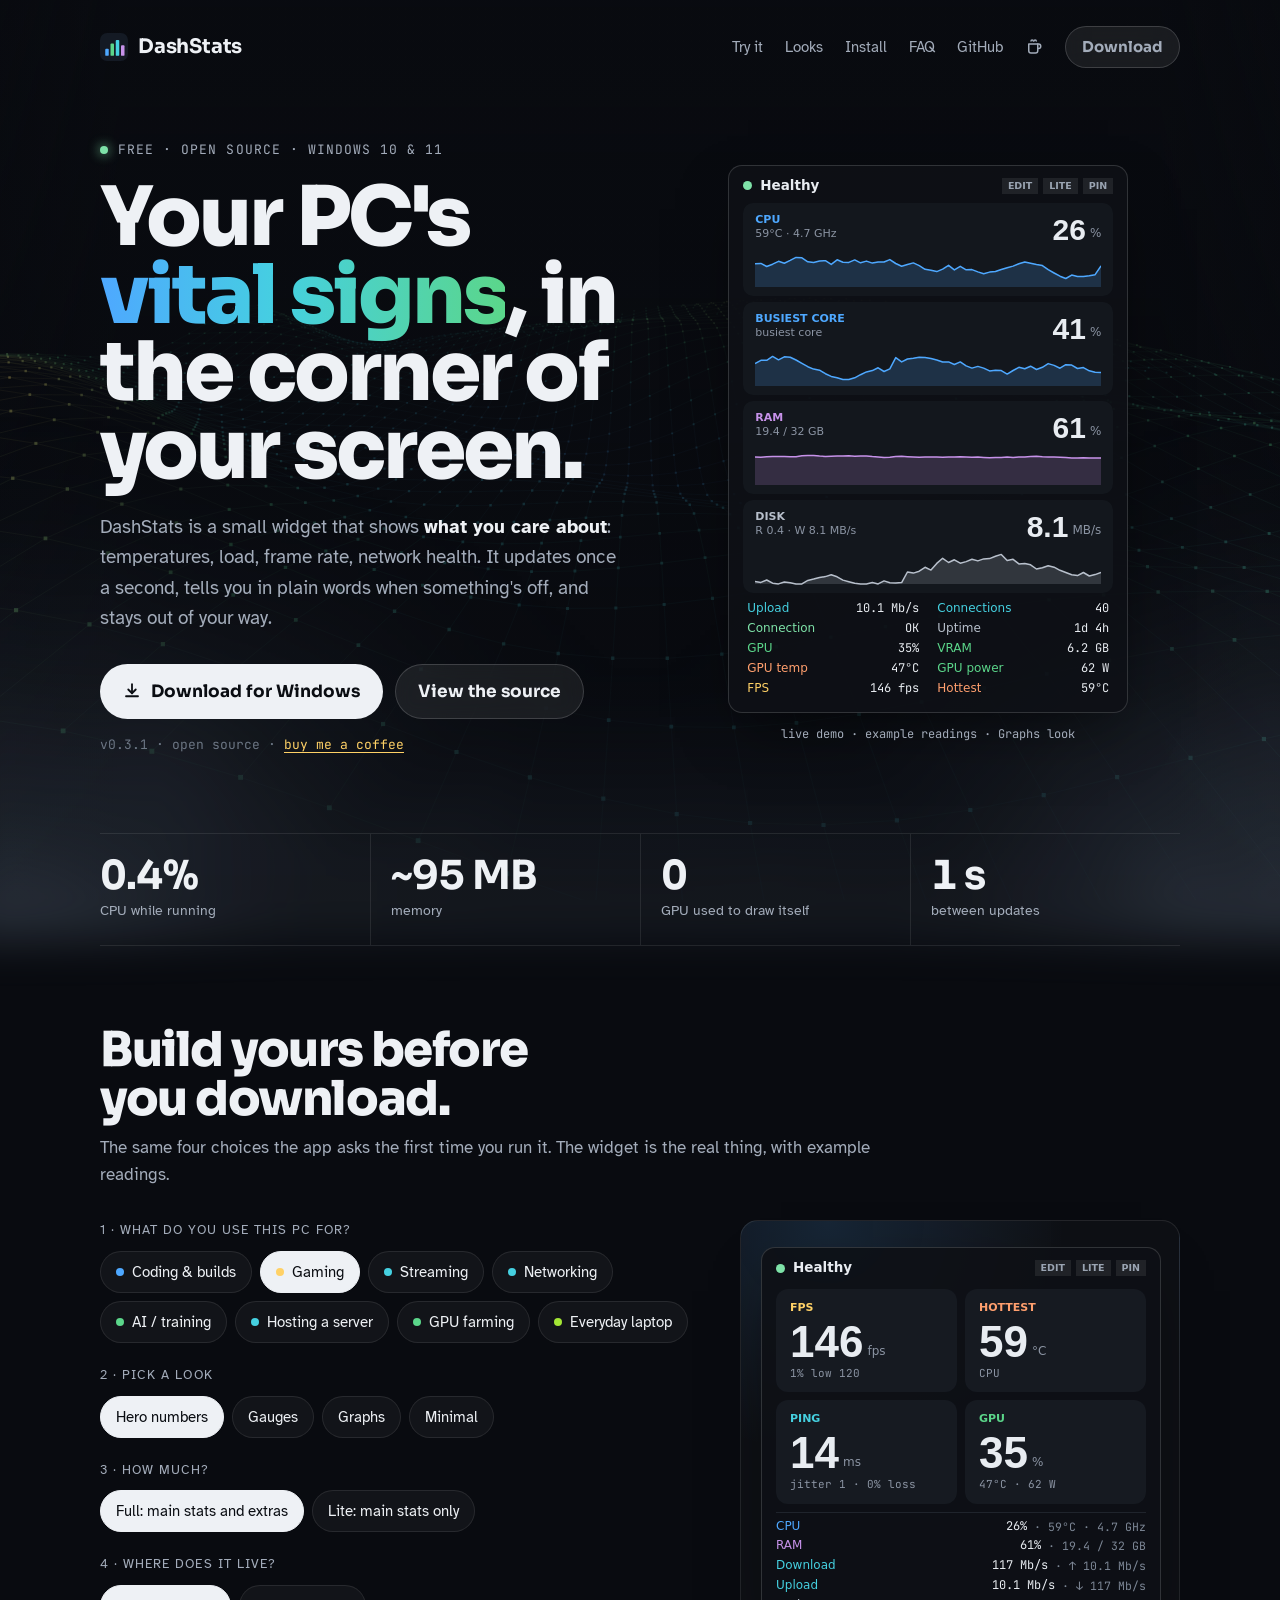
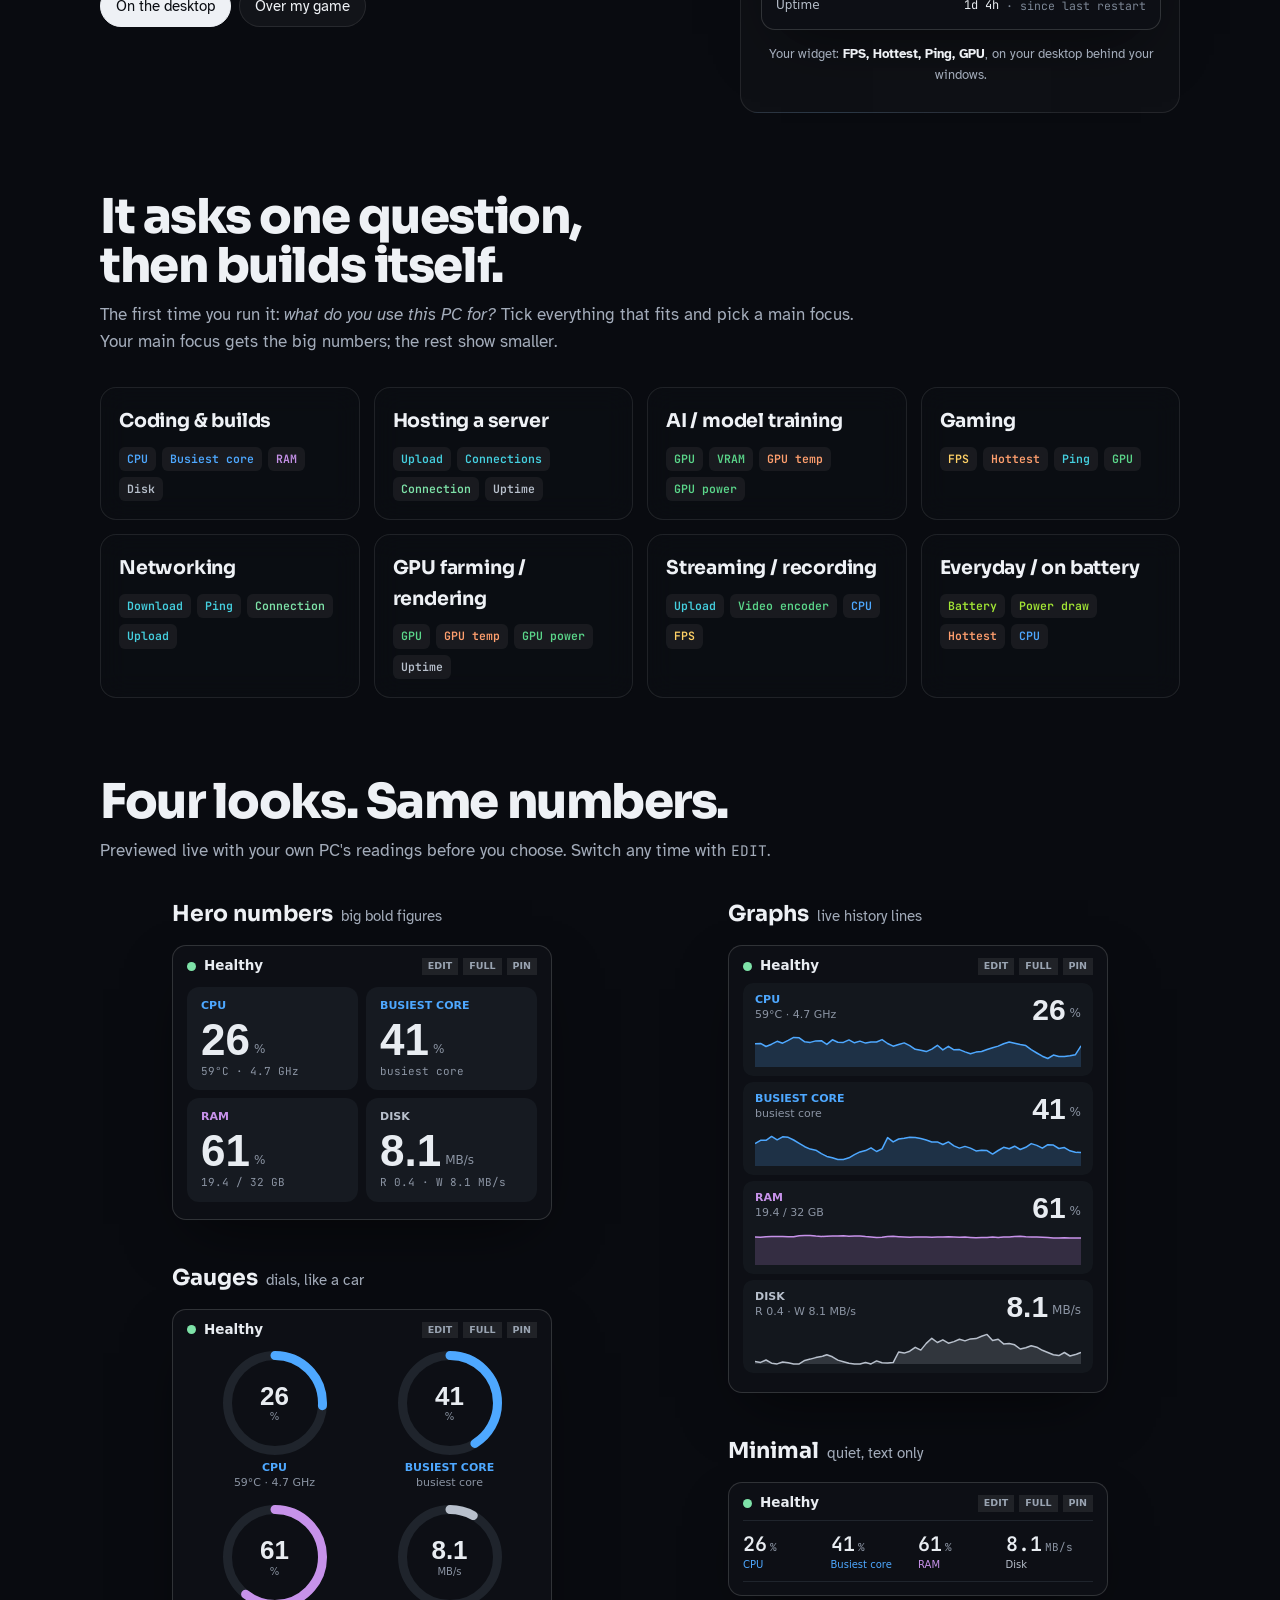
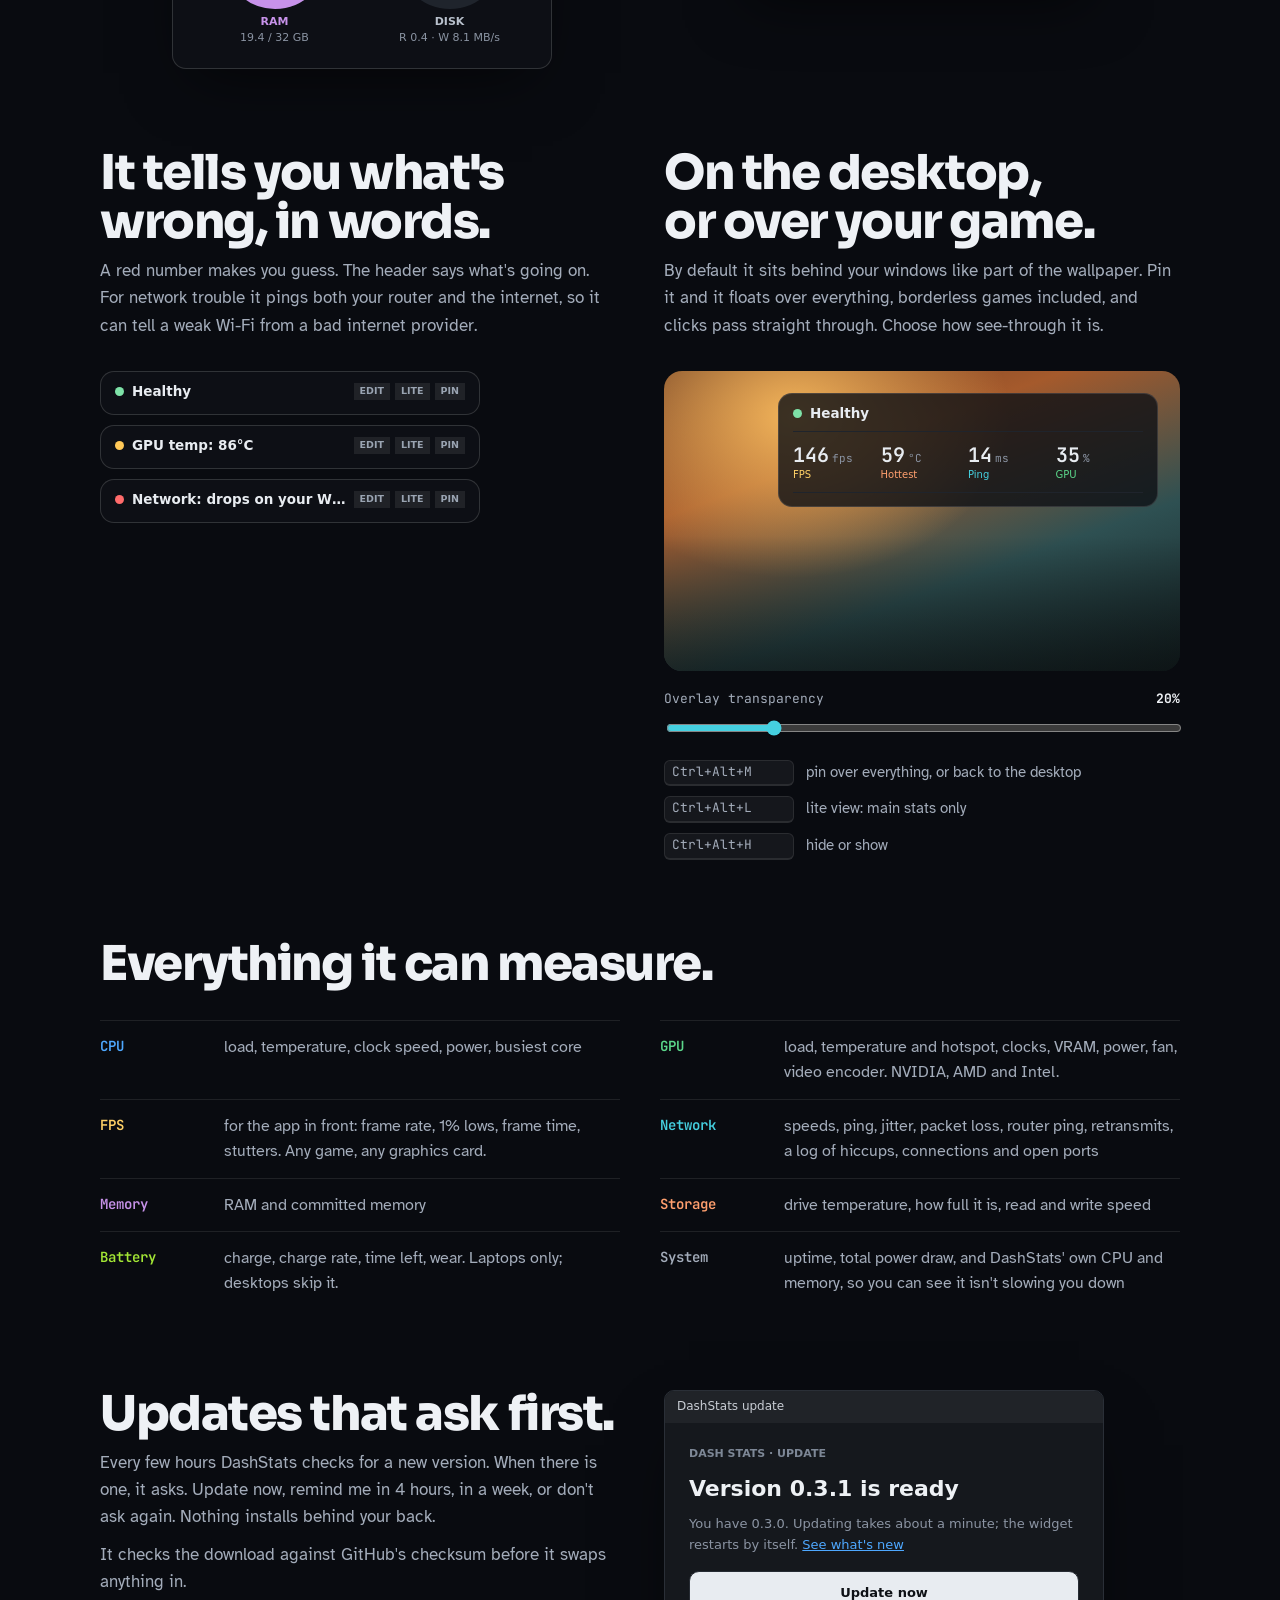
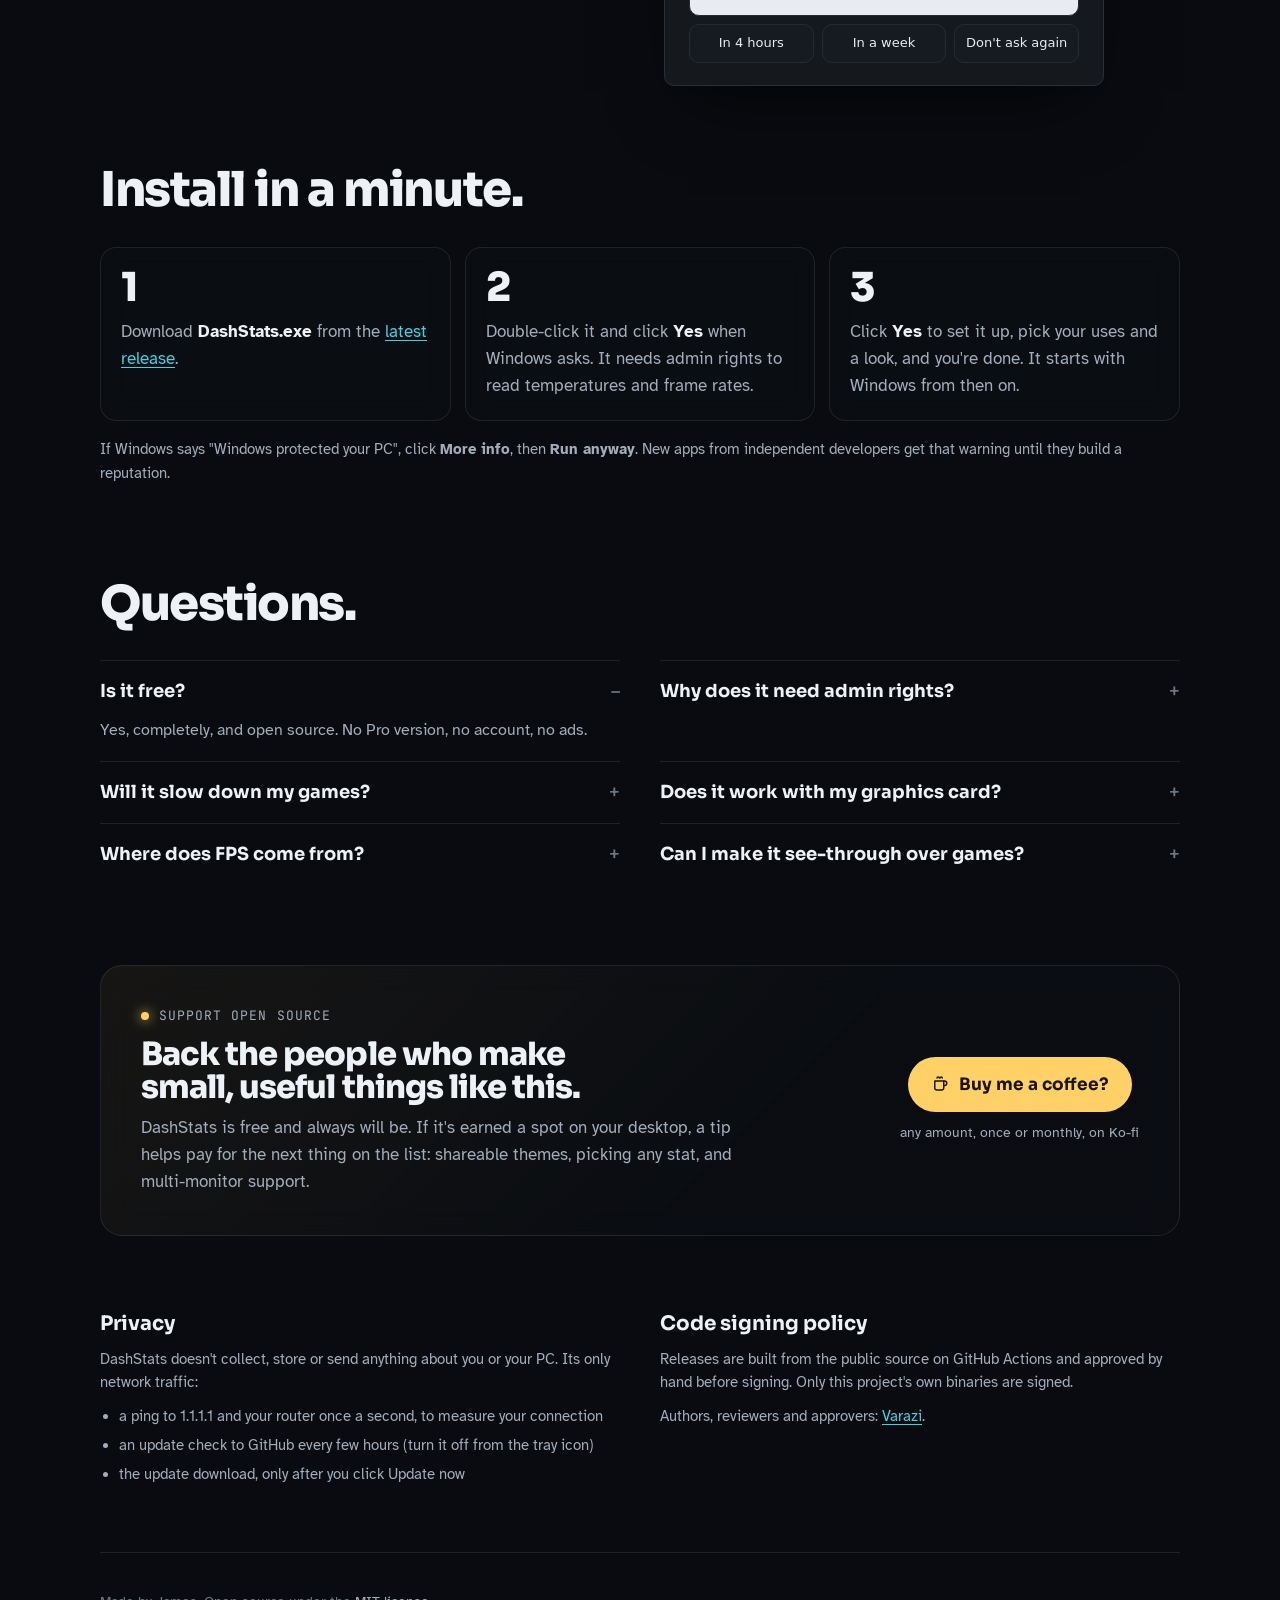
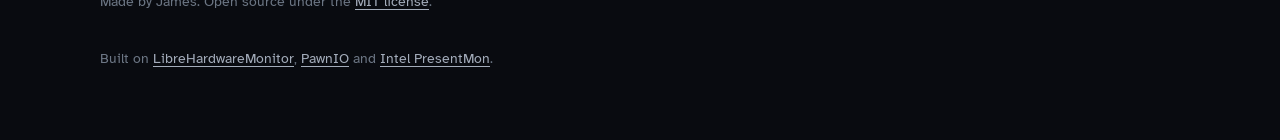
==== commit f35bb8ac: "Website: same stats in all four looks, two-column layout, quieter coffee links The four looks all sh" ====
--- a/docs/index.html
+++ b/docs/index.html
@@ -51,6 +51,9 @@
 .top nav { display: flex; gap: 6px 22px; flex-wrap: wrap; align-items: center; font-size: 15px; }
 .top nav a { color: var(--soft); text-decoration: none; }
 .top nav a:hover { color: var(--ink); }
+.nav-tip { display: inline-flex; align-items: center; }
+.nav-tip svg { width: 18px; height: 18px; }
+.top nav a.nav-tip:hover { color: var(--fps); }
 
 /* hero */
 .hero { display: grid; grid-template-columns: minmax(0, 1.05fr) minmax(0, 1fr); gap: 48px; align-items: center; padding-block: 72px 64px; }
@@ -71,8 +74,6 @@
 .btn-tip:hover { background: #FFE19A; color: #1B1500; }
 .fine { font-family: var(--mono); font-size: 13px; color: var(--dim); margin-top: 16px; }
 .fine-tip { color: var(--fps); }
-.nav-tip { display: inline-flex; align-items: center; gap: 6px; color: var(--fps) !important; }
-.nav-tip svg { width: 16px; height: 16px; }
 .stage { display: grid; justify-items: center; gap: 12px; }
 .stage .tag { font-family: var(--mono); font-size: 12px; color: var(--soft); }
 
@@ -95,7 +96,8 @@
 .chips { display: flex; flex-wrap: wrap; gap: 6px; }
 .chip { font-family: var(--mono); font-size: 11.5px; font-weight: 600; padding: 3px 8px; border-radius: 6px; background: rgba(255,255,255,.06); }
 
-.looks { display: grid; grid-template-columns: repeat(2, minmax(0, 1fr)); gap: 40px 32px; }
+.looks { display: grid; grid-template-columns: repeat(2, minmax(0, 1fr)); gap: 40px 32px; align-items: start; }
+.looks-col { display: grid; gap: 40px; min-width: 0; }
 .look { display: grid; gap: 14px; justify-items: start; align-content: start; justify-self: center; max-width: 100%; }
 .look h3 { font-family: var(--display); font-weight: 700; font-size: 22px; margin: 0; }
 .look h3 span { font-family: var(--body); font-weight: 400; font-size: 15px; color: var(--soft); margin-left: 8px; }
@@ -285,7 +287,7 @@
       <a href="#install">Install</a>
       <a href="#faq">FAQ</a>
       <a href="#" data-link="github">GitHub</a>
-      <a href="#" data-link="donate" class="nav-tip"><svg viewBox="0 0 24 24" fill="none" stroke="currentColor" stroke-width="2" stroke-linecap="round" stroke-linejoin="round" aria-hidden="true"><path d="M17 8h1a3 3 0 0 1 0 6h-1"/><path d="M5 8h12v9a3 3 0 0 1-3 3H8a3 3 0 0 1-3-3z"/><path d="M8 4c0-1 .7-1.5 1.5-1.5S11 3 11 4"/><path d="M12 4c0-1 .7-1.5 1.5-1.5S15 3 15 4"/></svg>Buy me a coffee</a>
+      <a href="#" data-link="donate" class="nav-tip" aria-label="Buy me a coffee" title="Buy me a coffee"><svg viewBox="0 0 24 24" fill="none" stroke="currentColor" stroke-width="2" stroke-linecap="round" stroke-linejoin="round" aria-hidden="true"><path d="M17 8h1a3 3 0 0 1 0 6h-1"/><path d="M5 8h12v9a3 3 0 0 1-3 3H8a3 3 0 0 1-3-3z"/><path d="M8 4c0-1 .7-1.5 1.5-1.5S11 3 11 4"/><path d="M12 4c0-1 .7-1.5 1.5-1.5S15 3 15 4"/></svg></a>
       <a class="btn btn-glass" style="padding:8px 16px;font-size:15px" href="#" data-link="download">Download</a>
     </nav>
   </header>
@@ -303,7 +305,7 @@
           </a>
           <a class="btn btn-glass" href="#" data-link="github">View the source</a>
         </div>
-        <p class="fine">v0.3.0 · free, or <a href="#" data-link="donate" class="fine-tip">buy me a coffee</a></p>
+        <p class="fine">v0.3.1 · open source · <a href="#" data-link="donate" class="fine-tip">buy me a coffee</a></p>
       </div>
       <div class="stage">
         <div class="wfit" id="hero-widget"></div>
@@ -435,7 +437,7 @@
       <div style="display:grid;gap:10px;justify-items:center">
       <a class="btn btn-tip" href="#" data-link="donate">
         <svg viewBox="0 0 24 24" fill="none" stroke="currentColor" stroke-width="2" stroke-linecap="round" stroke-linejoin="round" aria-hidden="true"><path d="M17 8h1a3 3 0 0 1 0 6h-1"/><path d="M5 8h12v9a3 3 0 0 1-3 3H8a3 3 0 0 1-3-3z"/><path d="M8 4c0-1 .7-1.5 1.5-1.5S11 3 11 4"/><path d="M12 4c0-1 .7-1.5 1.5-1.5S15 3 15 4"/></svg>
-        Buy me a coffee
+        Buy me a coffee?
       </a>
       <span style="font-size:14px;color:var(--soft)">any amount, once or monthly, on Ko-fi</span>
       </div>
@@ -795,16 +797,18 @@
     c.appendChild(chips); ug.appendChild(c);
   });
 
-  var LOOKS = [['hero', 'Hero numbers', 'big bold figures', ['cpu', 'gpu', 'ram', 'down']], ['gauges', 'Gauges', 'dials, like a car', ['cpu', 'gpu', 'ram', 'core']],
-               ['graphs', 'Graphs', 'live history lines', ['cpu', 'gpu', 'down', 'ping']], ['minimal', 'Minimal', 'quiet, text only', ['cpu', 'gpu', 'ram', 'ping']]];
-  var lg = document.getElementById('looks-grid');
-  LOOKS.forEach(function (l) {
+  // every look shows the same stats (the Coding & builds preset), as in the app
+  var LOOKS = [['hero', 'Hero numbers', 'big bold figures'], ['gauges', 'Gauges', 'dials, like a car'],
+               ['graphs', 'Graphs', 'live history lines'], ['minimal', 'Minimal', 'quiet, text only']];
+  // two columns, Hero over Gauges and Graphs over Minimal, so the column heights come out about even
+  var lg = document.getElementById('looks-grid'), cols = [0, 1].map(function () { var c = document.createElement('div'); c.className = 'looks-col'; lg.appendChild(c); return c; });
+  LOOKS.forEach(function (l, i) {
     var f = document.createElement('div'); f.className = 'look';
     var h = document.createElement('h3'); h.textContent = l[1];
     var s = document.createElement('span'); s.textContent = l[2]; h.appendChild(s);
     var host = document.createElement('div'); host.className = 'wfit';
-    f.append(h, host); lg.appendChild(f);
-    D.mount(host, function () { return D.frame(380, D.looks[l[0]](l[3], []), { view: 'FULL' }); });
+    f.append(h, host); cols[i < 2 ? 0 : 1].appendChild(f);
+    D.mount(host, function () { return D.frame(380, D.looks[l[0]](BIG, []), { view: 'FULL' }); });
   });
 
   var st = document.getElementById('statuses');
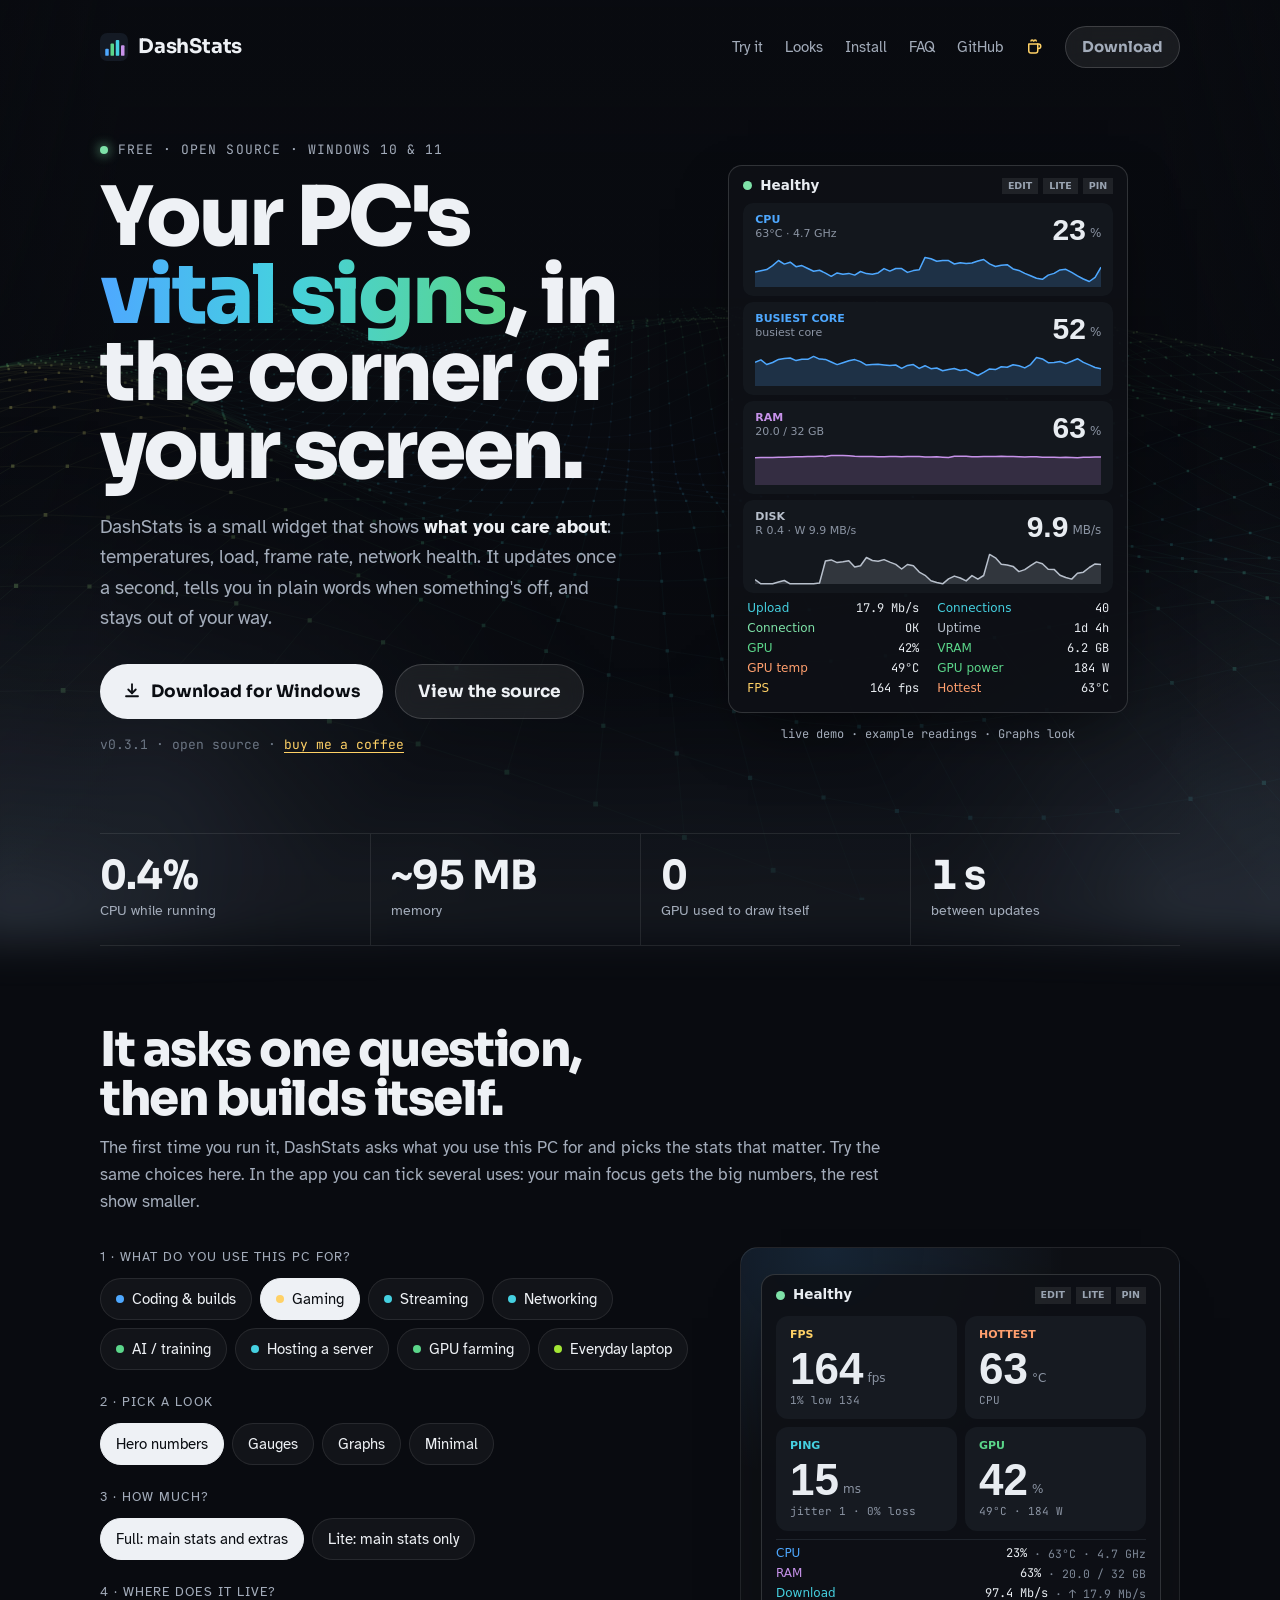
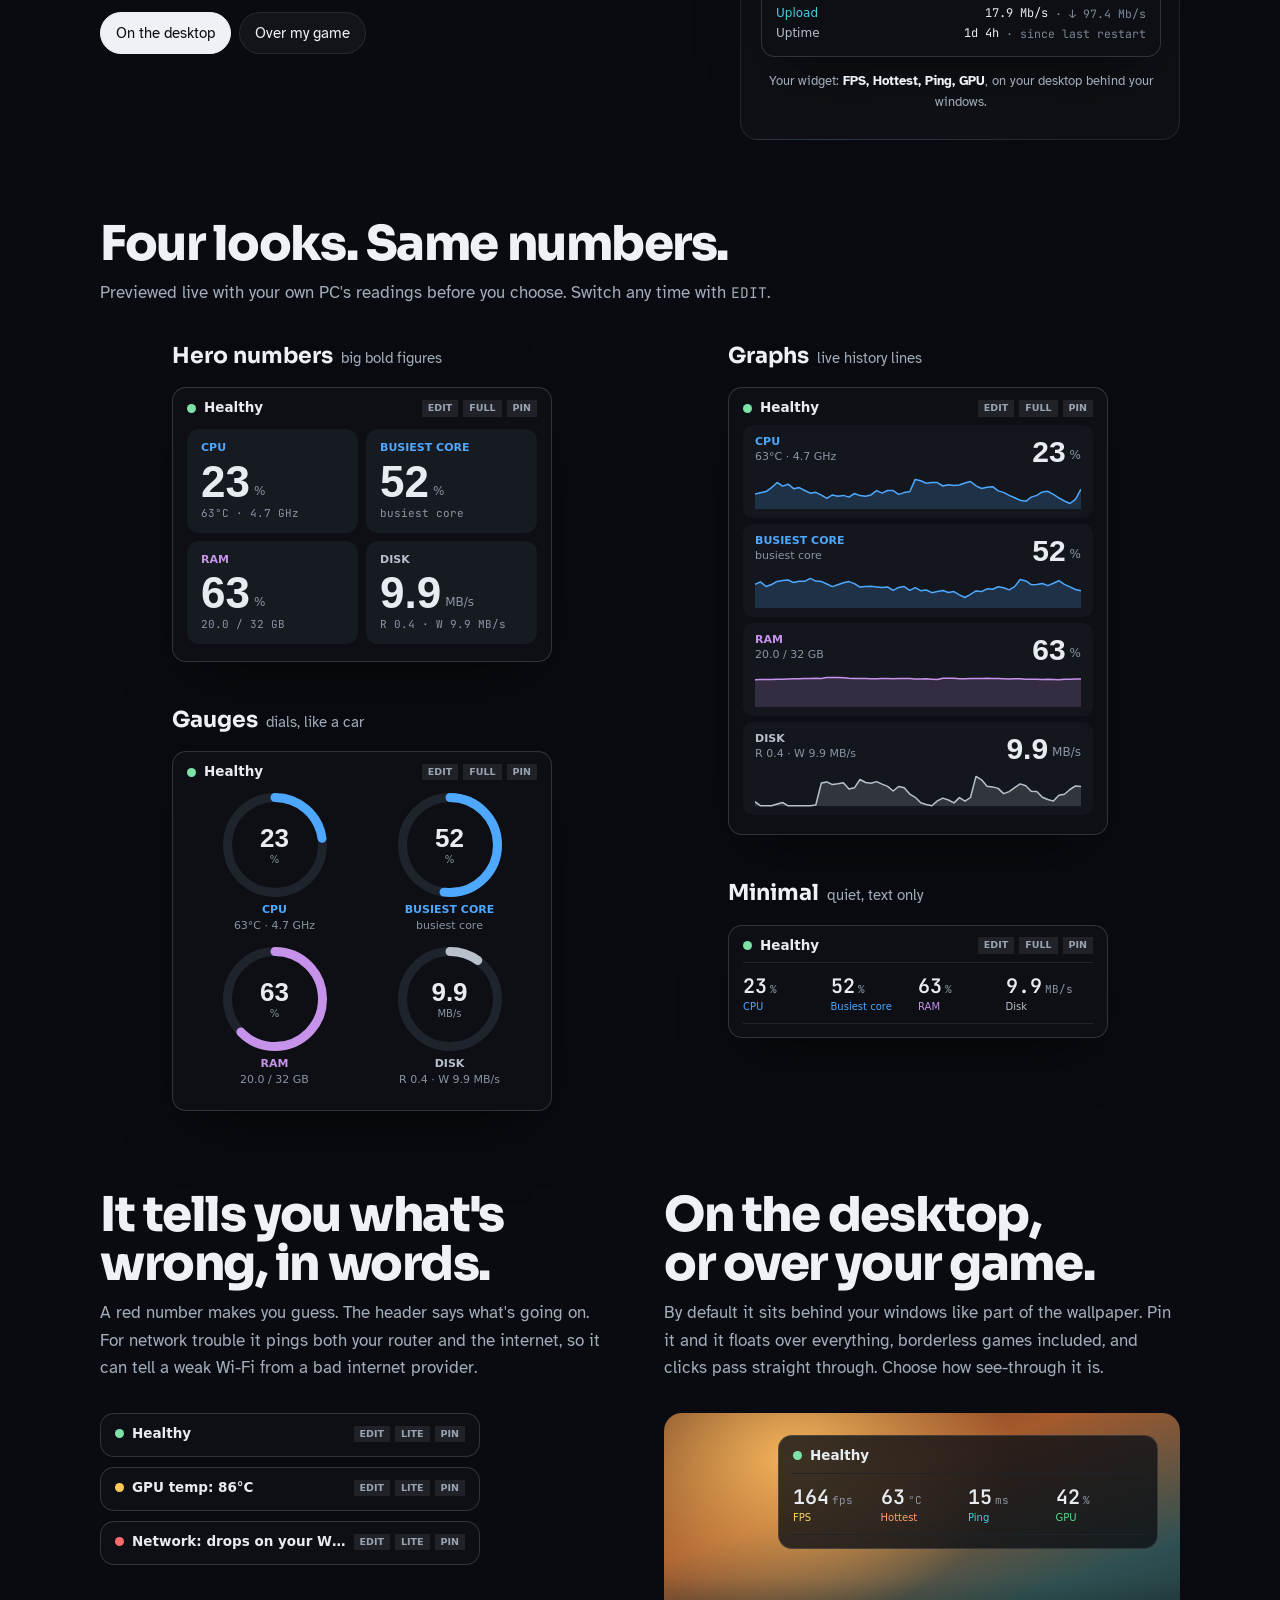
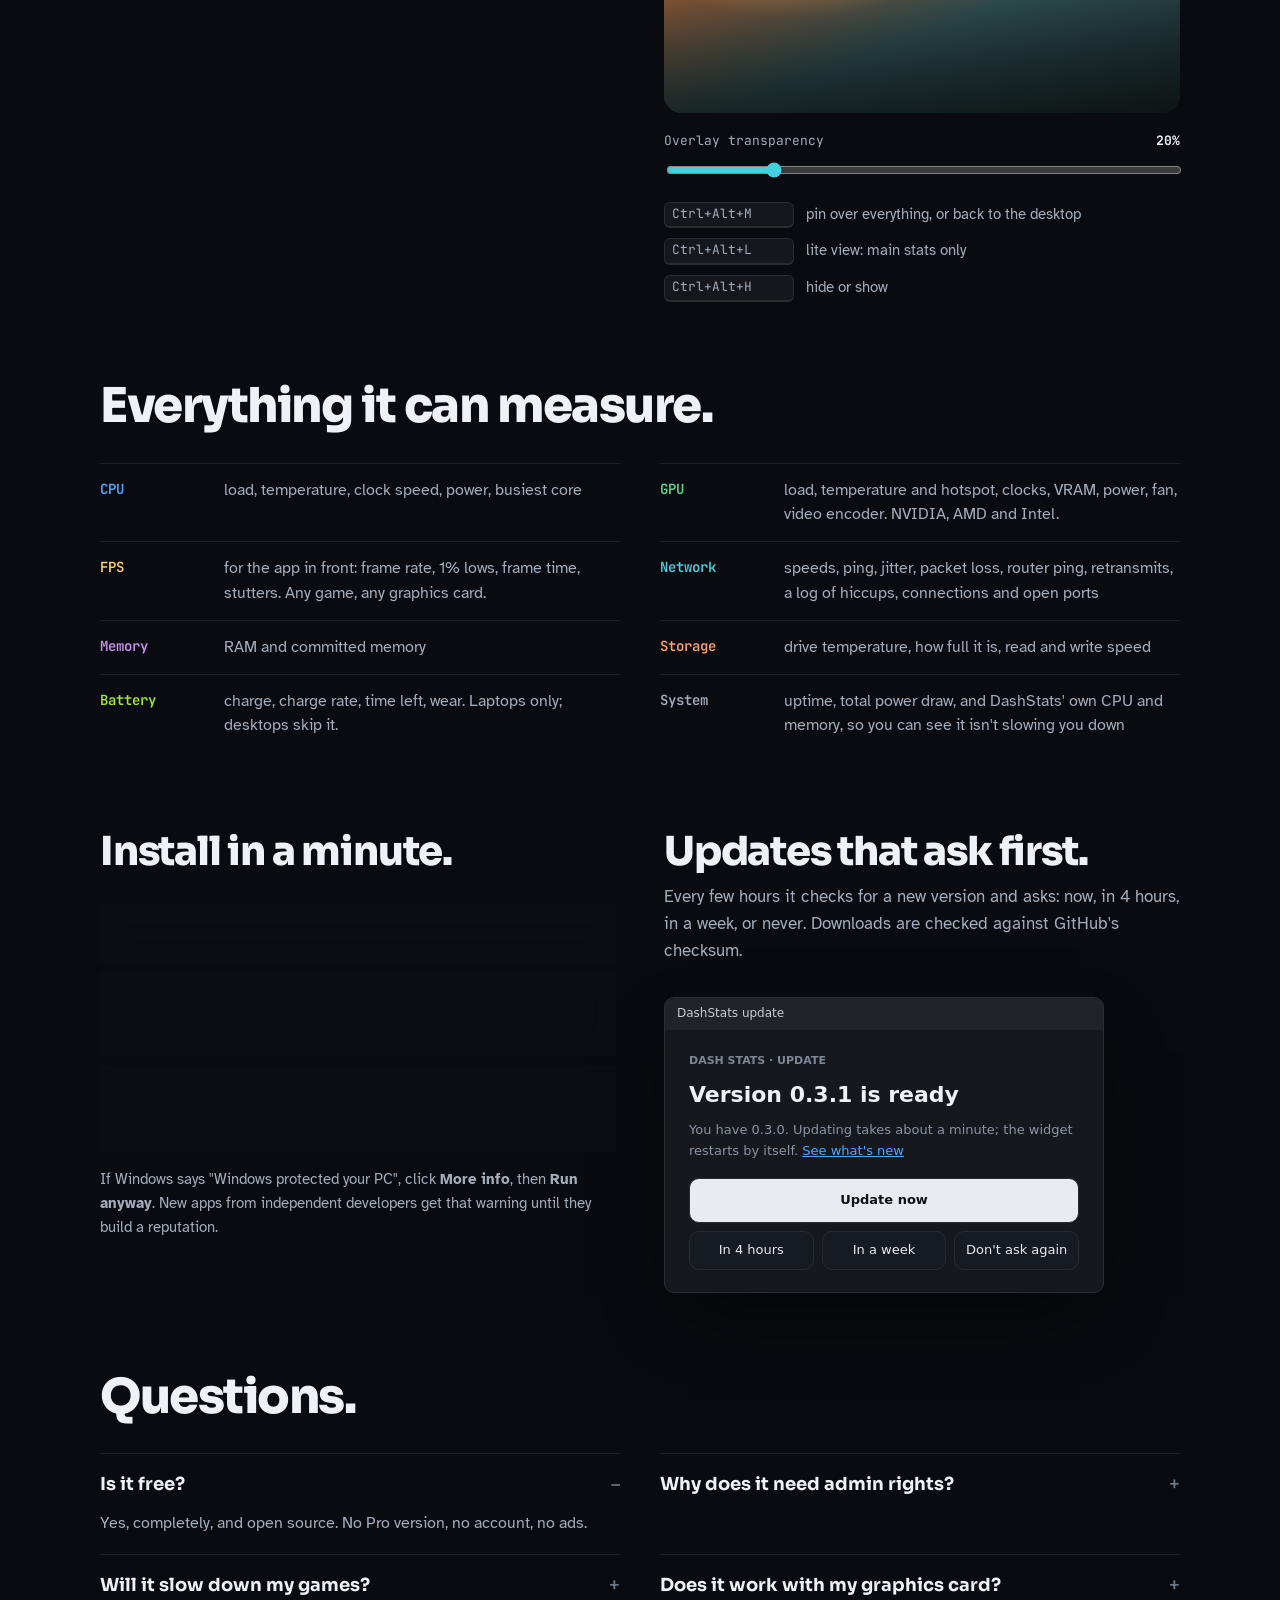
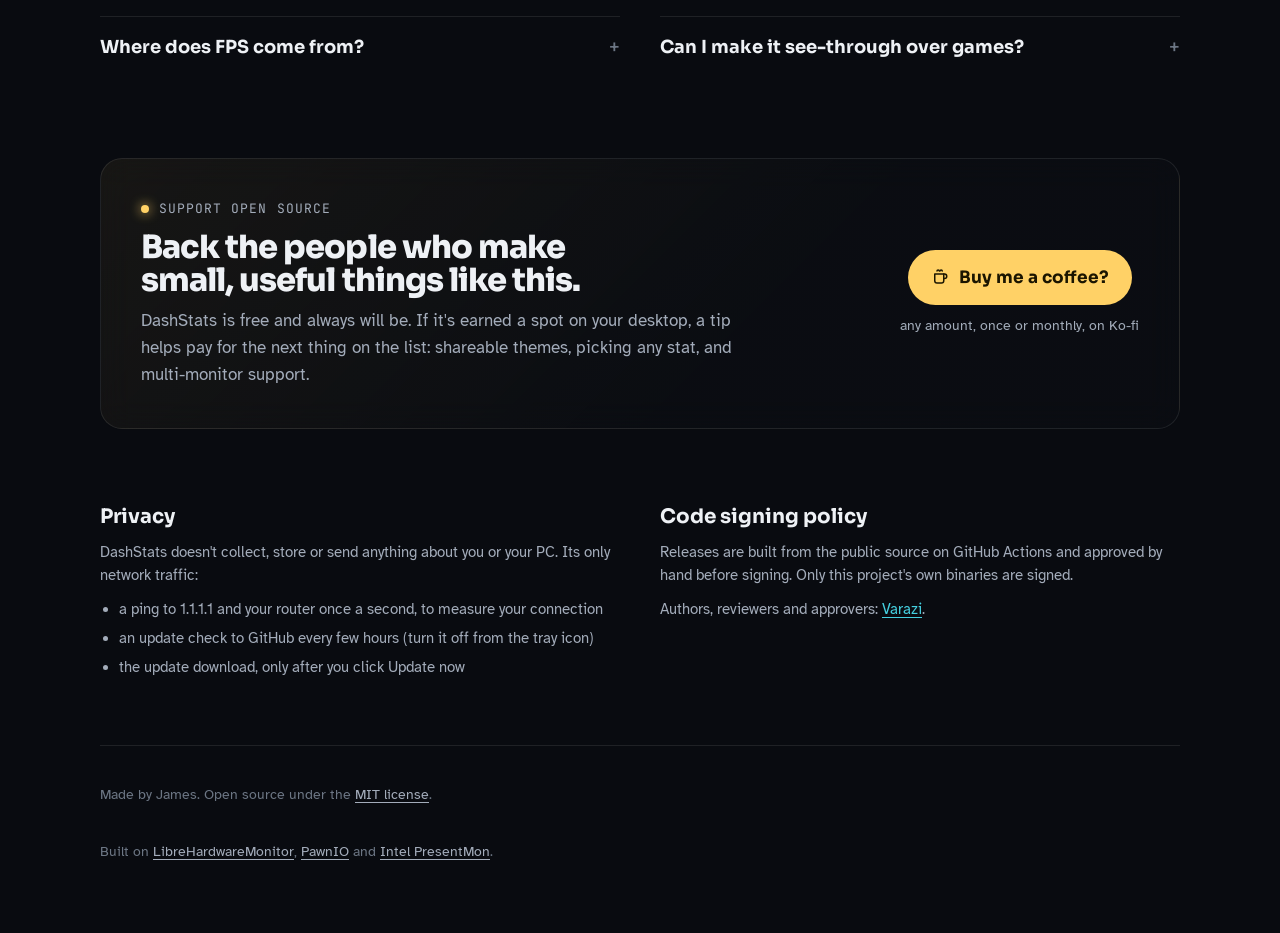
==== commit 03112569: "Website: shorter page; setup question merged into the configurator, install and updates side by side" ====
--- a/docs/index.html
+++ b/docs/index.html
@@ -53,7 +53,8 @@
 .top nav a:hover { color: var(--ink); }
 .nav-tip { display: inline-flex; align-items: center; }
 .nav-tip svg { width: 18px; height: 18px; }
-.top nav a.nav-tip:hover { color: var(--fps); }
+.top nav a.nav-tip { color: var(--fps); }
+.top nav a.nav-tip:hover { color: #FFE19A; }
 
 /* hero */
 .hero { display: grid; grid-template-columns: minmax(0, 1.05fr) minmax(0, 1fr); gap: 48px; align-items: center; padding-block: 72px 64px; }
@@ -90,11 +91,6 @@
 h2 { font-family: var(--display); font-weight: 800; font-size: clamp(32px, 4vw, 48px); line-height: 1.02; letter-spacing: -.03em; margin: 0; text-wrap: balance; }
 .sec-head p { color: var(--soft); margin: 0; }
 
-.uses { display: grid; grid-template-columns: repeat(4, minmax(0, 1fr)); gap: 14px; }
-.use { background: var(--glass); backdrop-filter: blur(14px); border: 1px solid var(--rule); border-radius: 16px; padding: 18px; display: grid; gap: 10px; align-content: start; }
-.use h3 { font-family: var(--display); font-weight: 700; font-size: 19px; margin: 0; letter-spacing: -.01em; }
-.chips { display: flex; flex-wrap: wrap; gap: 6px; }
-.chip { font-family: var(--mono); font-size: 11.5px; font-weight: 600; padding: 3px 8px; border-radius: 6px; background: rgba(255,255,255,.06); }
 
 .looks { display: grid; grid-template-columns: repeat(2, minmax(0, 1fr)); gap: 40px 32px; align-items: start; }
 .looks-col { display: grid; gap: 40px; min-width: 0; }
@@ -136,6 +132,10 @@
 .steps li { counter-increment: s; background: var(--glass); backdrop-filter: blur(14px); border: 1px solid var(--rule); border-radius: 16px; padding: 20px; color: var(--soft); }
 .steps li::before { content: counter(s); display: block; font-family: var(--display); font-weight: 800; font-size: 40px; line-height: 1; color: var(--ink); margin-bottom: 10px; }
 .steps b { color: var(--ink); }
+.steps-list { grid-template-columns: minmax(0, 1fr); gap: 10px; }
+.steps-list li { position: relative; padding: 14px 18px 14px 52px; }
+.steps-list li::before { position: absolute; left: 18px; top: 13px; font-size: 24px; margin: 0; }
+#install h2 { font-size: clamp(30px, 3.4vw, 40px); }
 .note { margin-top: 16px; color: var(--soft); font-size: 15px; }
 
 .faq { display: grid; grid-template-columns: repeat(2, minmax(0, 1fr)); gap: 0 40px; }
@@ -247,14 +247,13 @@
 
 @media (max-width: 980px) {
   .hero, .split { grid-template-columns: minmax(0, 1fr); }
-  .uses { grid-template-columns: repeat(2, minmax(0, 1fr)); }
   .looks, .faq, .legal, .measure { grid-template-columns: minmax(0, 1fr); }
   .tip { grid-template-columns: minmax(0, 1fr); }
 }
 @media (max-width: 640px) {
   .figures { grid-template-columns: repeat(2, minmax(0, 1fr)); }
   .figures div:nth-child(3) { border-left: 0; padding-left: 0; }
-  .steps, .uses { grid-template-columns: minmax(0, 1fr); }
+  .steps { grid-template-columns: minmax(0, 1fr); }
   .keys div, .measure div { grid-template-columns: minmax(0, 1fr); gap: 2px; }
   .hero { padding-block: 40px; }
 }
@@ -322,19 +321,12 @@
 
     <section id="try">
       <div class="sec-head">
-        <h2>Build yours before you download.</h2>
-        <p>The same four choices the app asks the first time you run it. The widget is the real thing, with example readings.</p>
+        <h2>It asks one question, then builds itself.</h2>
+        <p>The first time you run it, DashStats asks what you use this PC for and picks the stats that matter. Try the same choices here. In the app you can tick several uses: your main focus gets the big numbers, the rest show smaller.</p>
       </div>
       <div id="configurator"></div>
     </section>
 
-    <section id="uses">
-      <div class="sec-head">
-        <h2>It asks one question, then builds itself.</h2>
-        <p>The first time you run it: <i>what do you use this PC for?</i> Tick everything that fits and pick a main focus. Your main focus gets the big numbers; the rest show smaller.</p>
-      </div>
-      <div class="uses" id="uses-grid"></div>
-    </section>
 
     <section id="looks">
       <div class="sec-head">
@@ -386,34 +378,34 @@
       </dl>
     </section>
 
-    <section id="updates">
+    <section id="install">
       <div class="split">
-        <div class="sec-head">
-          <h2>Updates that ask first.</h2>
-          <p>Every few hours DashStats checks for a new version. When there is one, it asks. Update now, remind me in 4 hours, in a week, or don't ask again. Nothing installs behind your back.</p>
-          <p>It checks the download against GitHub's checksum before it swaps anything in.</p>
+        <div>
+          <div class="sec-head"><h2>Install in a minute.</h2></div>
+          <ol class="steps steps-list">
+            <li>Download <b>DashStats.exe</b> from the <a href="#" data-link="download">latest release</a>.</li>
+            <li>Double-click it and click <b>Yes</b> when Windows asks. It needs admin rights to read temperatures and frame rates.</li>
+            <li>Click <b>Yes</b> to set it up, pick your uses and a look, and you're done. It starts with Windows from then on.</li>
+          </ol>
+          <p class="note">If Windows says "Windows protected your PC", click <b>More info</b>, then <b>Run anyway</b>. New apps from independent developers get that warning until they build a reputation.</p>
         </div>
-        <div class="uwin" aria-label="The update window">
-          <div class="bar">DashStats update</div>
-          <div class="in">
-            <div class="k">DASH STATS · UPDATE</div>
-            <div class="t">Version 0.3.1 is ready</div>
-            <div class="p">You have 0.3.0. Updating takes about a minute; the widget restarts by itself. <span style="color:#4EA8FF;text-decoration:underline">See what's new</span></div>
-            <div class="ubtn go">Update now</div>
-            <div class="ulater"><div class="ubtn">In 4 hours</div><div class="ubtn">In a week</div><div class="ubtn">Don't ask again</div></div>
+        <div>
+          <div class="sec-head">
+            <h2>Updates that ask first.</h2>
+            <p>Every few hours it checks for a new version and asks: now, in 4 hours, in a week, or never. Downloads are checked against GitHub's checksum.</p>
+          </div>
+          <div class="uwin" aria-label="The update window">
+            <div class="bar">DashStats update</div>
+            <div class="in">
+              <div class="k">DASH STATS · UPDATE</div>
+              <div class="t">Version 0.3.1 is ready</div>
+              <div class="p">You have 0.3.0. Updating takes about a minute; the widget restarts by itself. <span style="color:#4EA8FF;text-decoration:underline">See what's new</span></div>
+              <div class="ubtn go">Update now</div>
+              <div class="ulater"><div class="ubtn">In 4 hours</div><div class="ubtn">In a week</div><div class="ubtn">Don't ask again</div></div>
+            </div>
           </div>
         </div>
       </div>
-    </section>
-
-    <section id="install">
-      <div class="sec-head"><h2>Install in a minute.</h2></div>
-      <ol class="steps">
-        <li>Download <b>DashStats.exe</b> from the <a href="#" data-link="download">latest release</a>.</li>
-        <li>Double-click it and click <b>Yes</b> when Windows asks. It needs admin rights to read temperatures and frame rates.</li>
-        <li>Click <b>Yes</b> to set it up, pick your uses and a look, and you're done. It starts with Windows from then on.</li>
-      </ol>
-      <p class="note">If Windows says "Windows protected your PC", click <b>More info</b>, then <b>Run anyway</b>. New apps from independent developers get that warning until they build a reputation.</p>
     </section>
 
     <section id="faq">
@@ -782,20 +774,6 @@
   var SMALL = ['up', 'conns', 'net', 'uptime', 'gpu', 'vram', 'gputemp', 'gpupow', 'fps', 'hottest'];
   D.mount(document.getElementById('hero-widget'), function () { return D.frame(400, D.looks.graphs(BIG, SMALL)); });
 
-  var PRESETS = [
-    ['Coding & builds', ['cpu', 'core', 'ram', 'disk']], ['Hosting a server', ['up', 'conns', 'net', 'uptime']],
-    ['AI / model training', ['gpu', 'vram', 'gputemp', 'gpupow']], ['Gaming', ['fps', 'hottest', 'ping', 'gpu']],
-    ['Networking', ['down', 'ping', 'net', 'up']], ['GPU farming / rendering', ['gpu', 'gputemp', 'gpupow', 'uptime']],
-    ['Streaming / recording', ['up', 'encoder', 'cpu', 'fps']], ['Everyday / on battery', ['battery', 'power', 'hottest', 'cpu']],
-  ];
-  var ug = document.getElementById('uses-grid');
-  PRESETS.forEach(function (p) {
-    var c = document.createElement('div'); c.className = 'use';
-    var h = document.createElement('h3'); h.textContent = p[0]; c.appendChild(h);
-    var chips = document.createElement('div'); chips.className = 'chips';
-    p[1].forEach(function (id) { var s = document.createElement('span'); s.className = 'chip'; s.textContent = D.label(id); s.style.color = D.accent(id); chips.appendChild(s); });
-    c.appendChild(chips); ug.appendChild(c);
-  });
 
   // every look shows the same stats (the Coding & builds preset), as in the app
   var LOOKS = [['hero', 'Hero numbers', 'big bold figures'], ['gauges', 'Gauges', 'dials, like a car'],
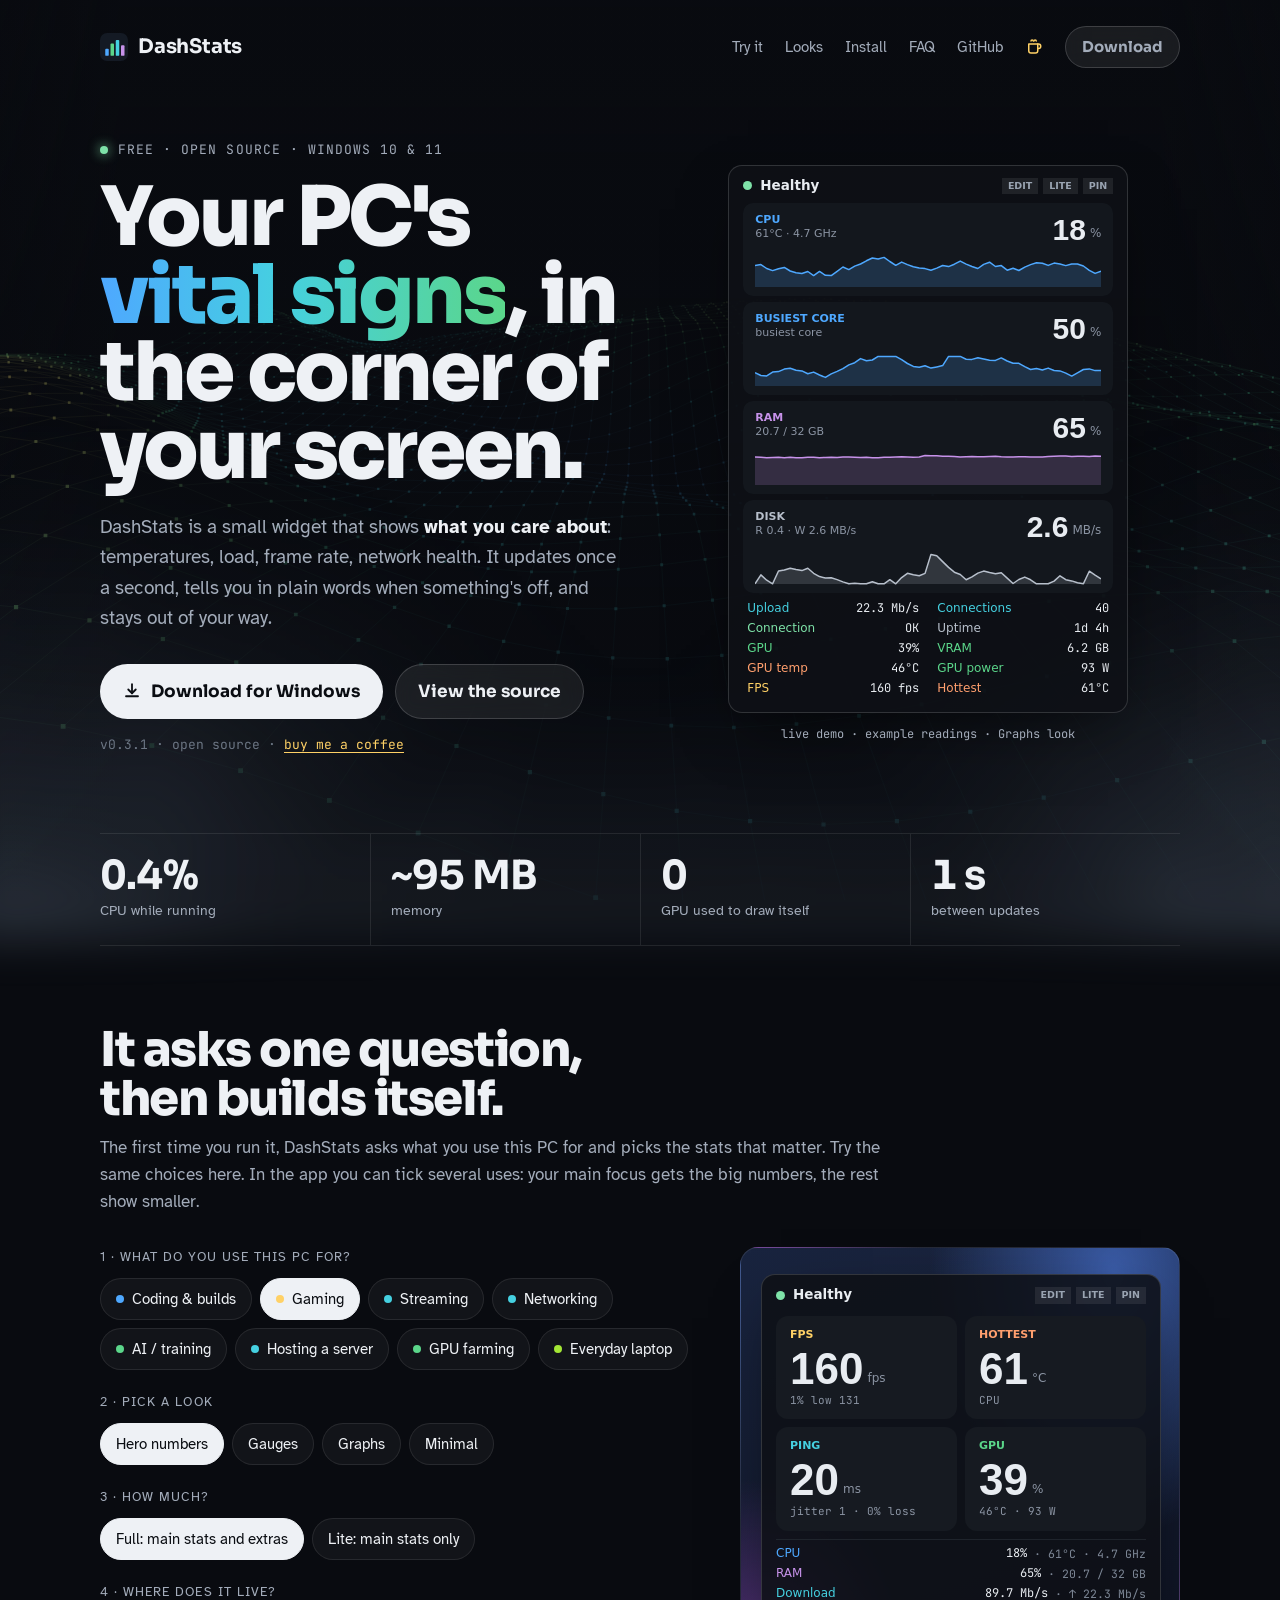
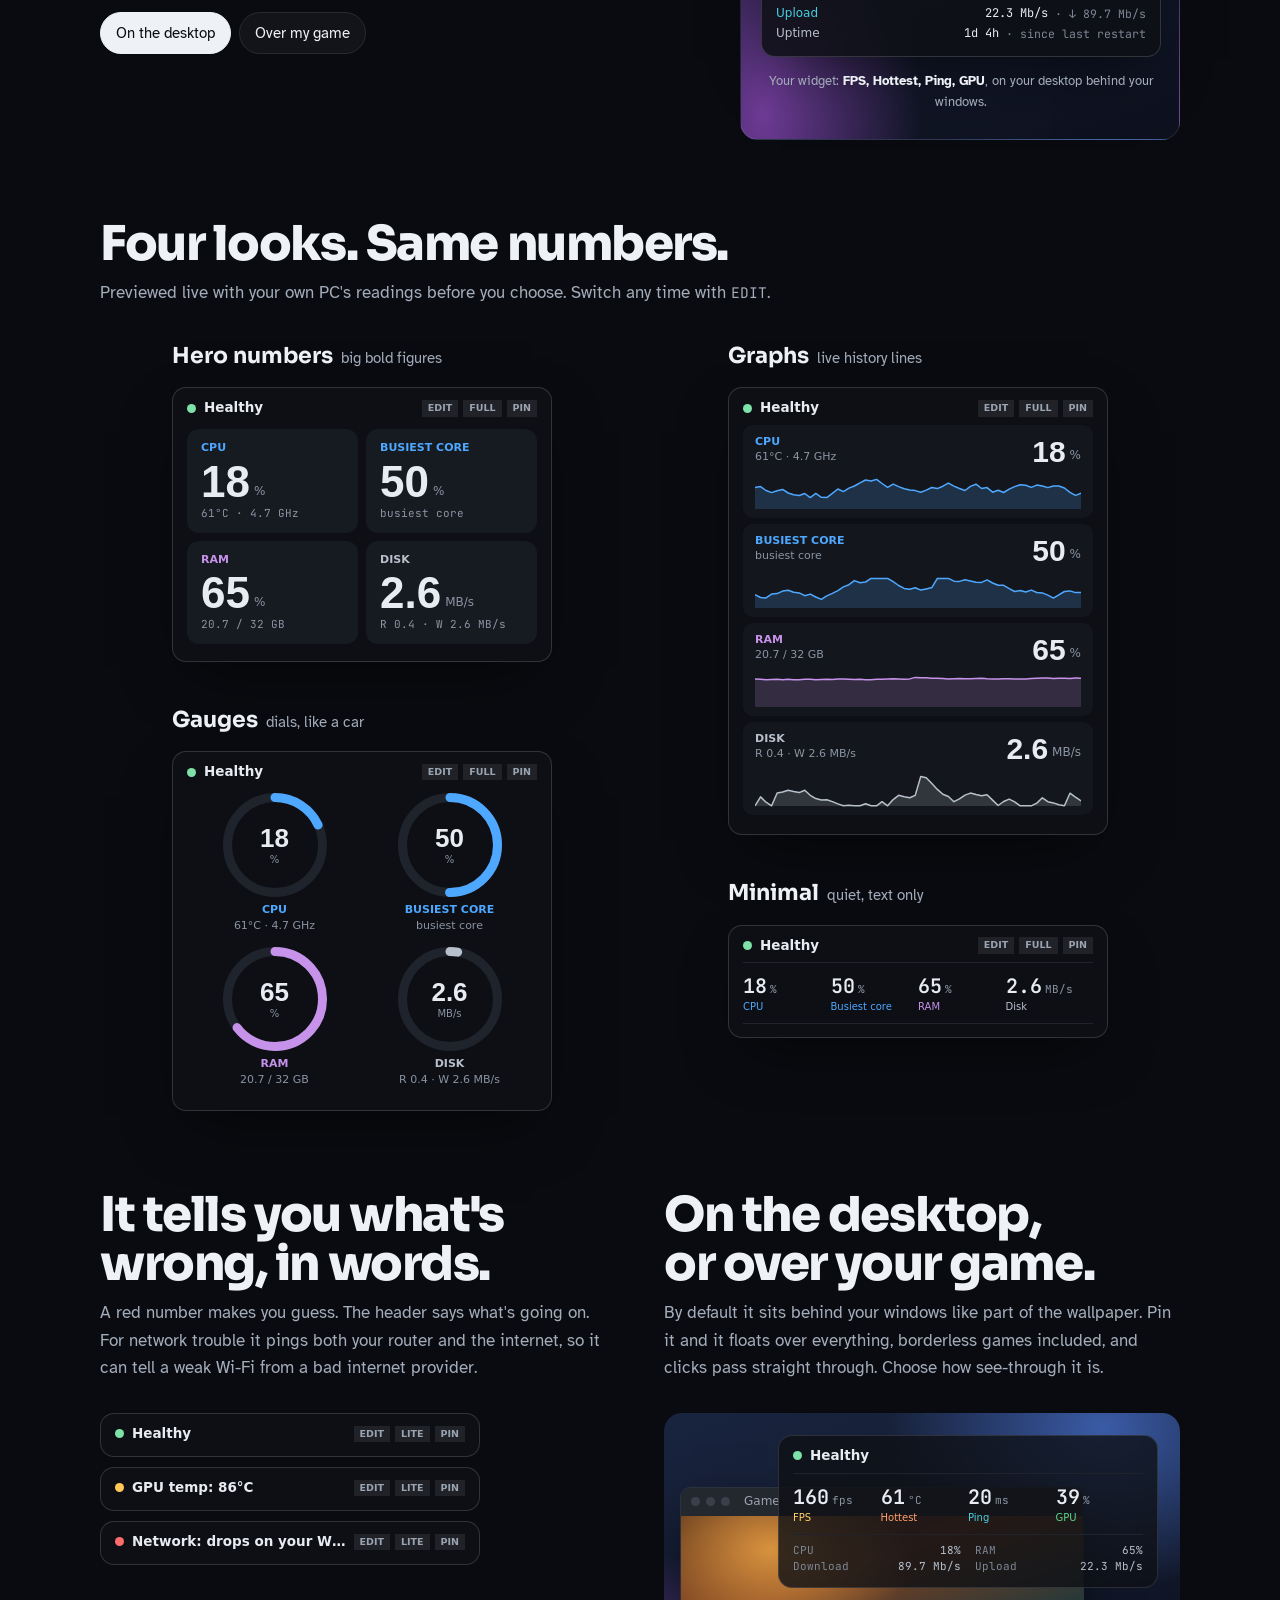
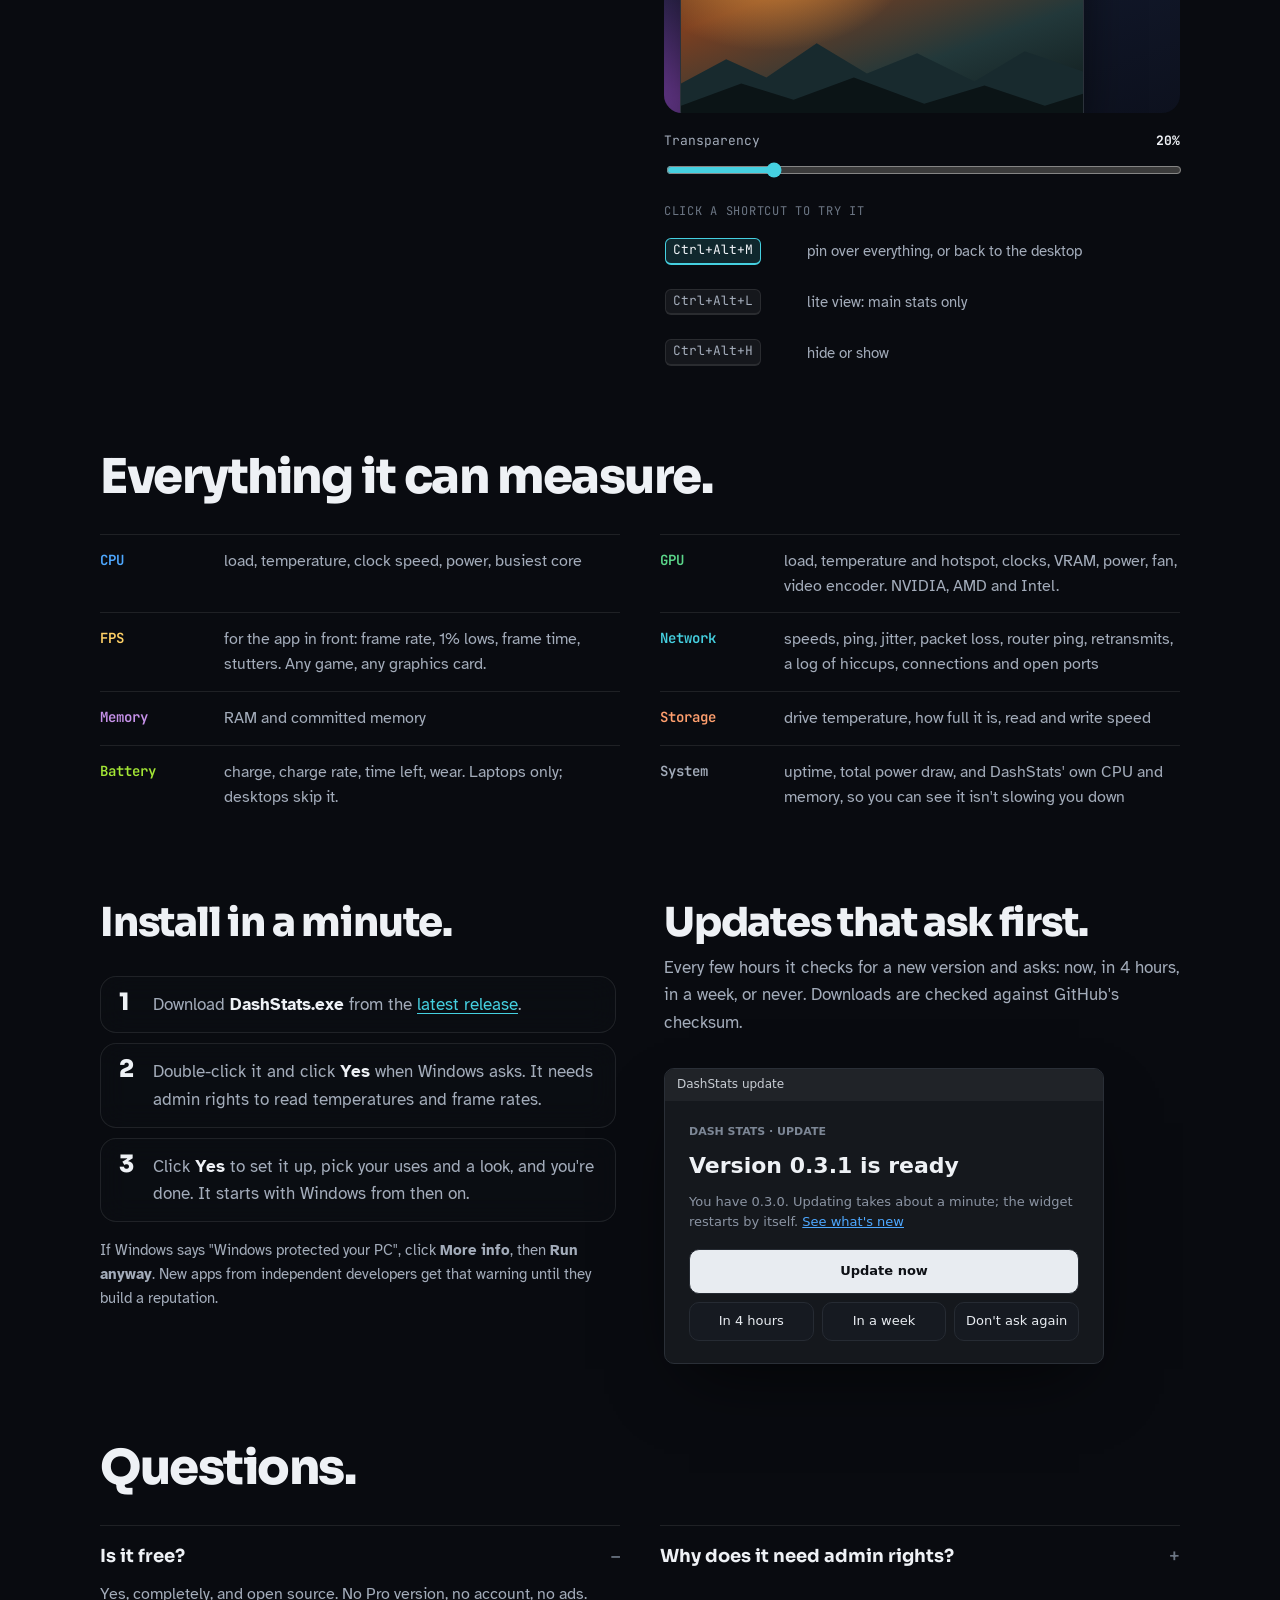
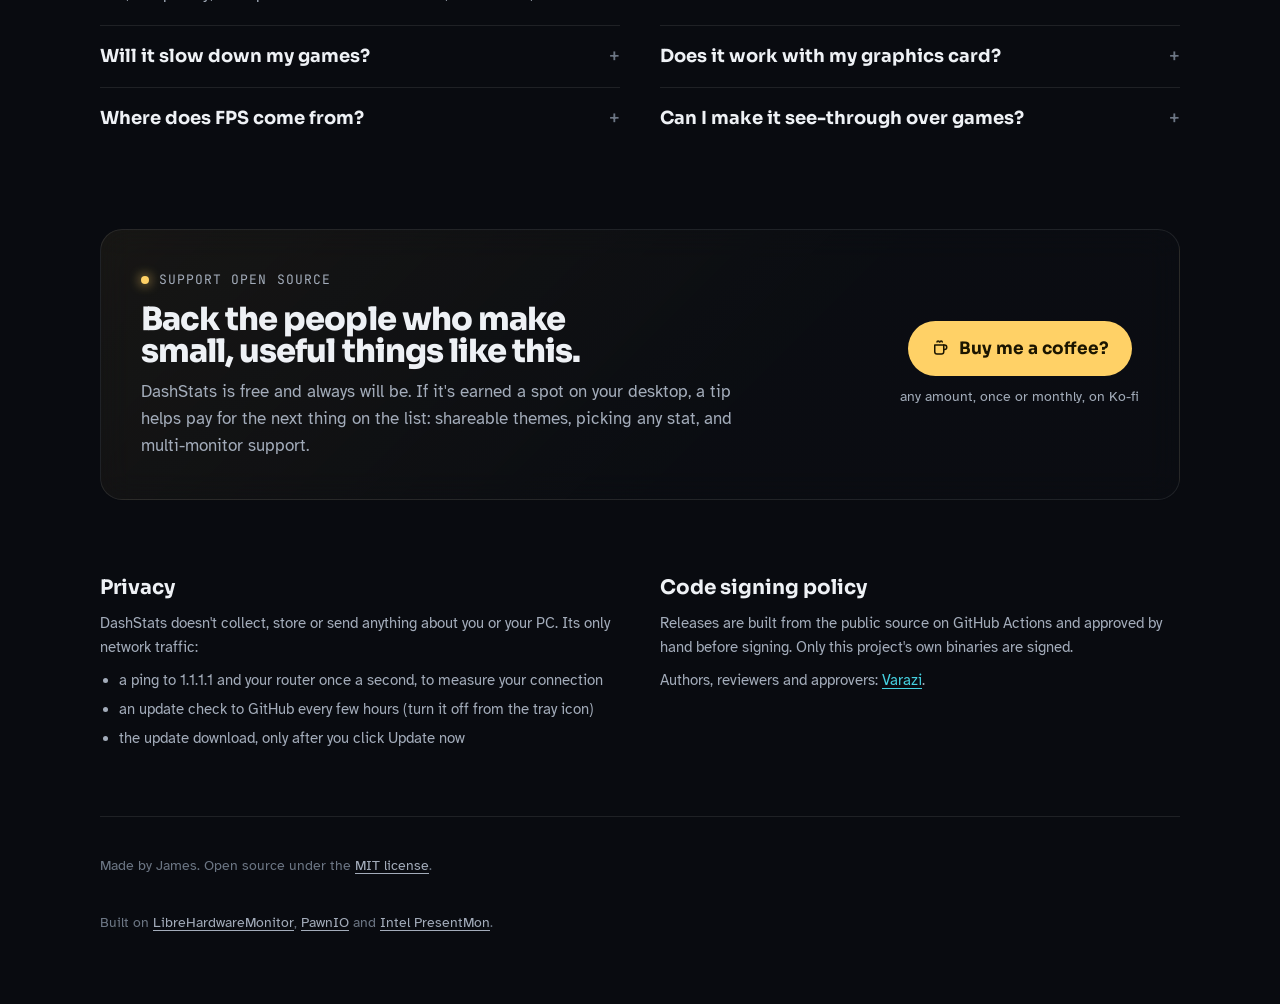
==== commit b9ca4303: "Website: clickable shortcut demo on one desktop with a game window; shared desktop and game art acro" ====
--- a/docs/index.html
+++ b/docs/index.html
@@ -102,10 +102,24 @@
 .statuses { display: grid; gap: 10px; justify-items: start; }
 .statuses .w { box-shadow: none; }
 .keys { display: grid; gap: 10px; margin-top: 22px; }
-.keys div { display: grid; grid-template-columns: 130px minmax(0, 1fr); gap: 12px; color: var(--soft); font-size: 15px; }
-
-.game { border-radius: 18px; overflow: hidden; position: relative; padding: 22px; min-height: 300px; display: grid; align-content: start; justify-items: end;
-  background: radial-gradient(70% 90% at 25% 15%, #F2B45A 0%, rgba(242,180,90,0) 60%), linear-gradient(160deg, #6B3A22 0%, #A55A2C 30%, #2E5052 65%, #142123 100%); }
+.keys-hint { font-family: var(--mono); font-size: 12px; letter-spacing: .06em; text-transform: uppercase; color: var(--dim); }
+.key { display: grid; grid-template-columns: 130px minmax(0, 1fr); gap: 12px; align-items: center; text-align: left; font: inherit; font-size: 15px; color: var(--soft); background: none; border: 1px solid transparent; border-radius: 10px; padding: 6px 8px; margin: 0 -8px; cursor: pointer; }
+.key:hover { background: rgba(255,255,255,.05); color: var(--ink); }
+.key kbd { justify-self: start; transition: background .15s, border-color .15s; }
+.key[aria-pressed="true"] kbd { background: rgba(69,208,224,.14); border-color: var(--net); color: var(--ink); }
+
+/* one visual language for every example: blue wallpaper = your desktop, sunset with mountains = a game */
+:root { --art-game: url("data:image/svg+xml,%3Csvg xmlns='http://www.w3.org/2000/svg' viewBox='0 0 400 100' preserveAspectRatio='none'%3E%3Cpath d='M0 58 L45 34 L85 52 L135 18 L185 48 L235 28 L292 56 L342 26 L400 46 V100 H0Z' fill='%23182a2e'/%3E%3Cpath d='M0 80 L60 58 L112 74 L172 52 L242 78 L302 60 L362 80 L400 68 V100 H0Z' fill='%230b1416'/%3E%3C/svg%3E") bottom / 100% 48% no-repeat,
+    radial-gradient(60% 80% at 22% 16%, #D8923E 0%, rgba(216,146,62,0) 60%), linear-gradient(160deg, #4A2716 0%, #7C3F20 32%, #22383A 66%, #0D1617 100%); --art-desk: radial-gradient(70% 90% at 85% 5%, #3A5BA6 0%, rgba(58,91,166,0) 60%), radial-gradient(60% 80% at 5% 95%, #6E3B96 0%, rgba(110,59,150,0) 60%), linear-gradient(160deg, #19243F, #0D111E); }
+.scene { border-radius: 18px; overflow: hidden; position: relative; padding: 22px; min-height: 300px; display: grid; align-content: start; justify-items: end; background: var(--art-desk); }
+.gwin { position: absolute; left: 16px; right: 96px; top: 74px; bottom: -14px; z-index: 2; display: grid; grid-template-rows: 28px minmax(0, 1fr); border: 1px solid #2C323B; border-radius: 10px 10px 0 0; overflow: hidden; box-shadow: 0 20px 50px -10px rgba(0,0,0,.7); }
+.gwin-view { background: var(--art-game); }
+.win-bar { background: #23272E; display: flex; gap: 6px; align-items: center; padding-left: 10px; }
+.win-bar i { width: 9px; height: 9px; border-radius: 50%; background: #3A404A; }
+.win-bar span { margin-left: 8px; font-size: 12px; color: #9AA3AF; font-family: "Segoe UI", system-ui, sans-serif; }
+#overlay-widget { position: relative; z-index: 1; transition: opacity .25s; }
+.scene.pinned #overlay-widget { z-index: 3; }
+#overlay-widget.is-hidden { opacity: 0; }
 .game::before { content: ""; position: absolute; inset: 55% 0 0 0; background: linear-gradient(180deg, transparent, rgba(10,14,15,.65)); pointer-events: none; }
 .game > * { position: relative; }
 .slider { display: grid; gap: 8px; margin-top: 18px; }
@@ -233,8 +247,8 @@
 .cfg-opt[aria-pressed="true"] { background: var(--ink); color: #0A0D12; border-color: var(--ink); }
 .cfg-opt .sw { width: 8px; height: 8px; border-radius: 50%; flex: none; }
 .cfg-stage { border-radius: 18px; padding: 26px 20px; display: grid; justify-items: center; align-content: center; gap: 14px; min-height: 360px; border: 1px solid var(--rule);
-  background: radial-gradient(90% 80% at 20% 0%, rgba(78,168,255,.14), transparent 60%), rgba(255,255,255,.025); }
-.cfg-stage.game { background: radial-gradient(60% 70% at 25% 15%, #F2B45A 0%, rgba(242,180,90,0) 60%), linear-gradient(160deg, #6B3A22 0%, #A55A2C 30%, #2E5052 65%, #142123 100%); }
+  background: var(--art-desk); }
+.cfg-stage.game { position: relative; background: var(--art-game); }
 .cfg-cap { font-size: 13px; color: var(--soft); text-align: center; max-width: 34em; }
 .cfg-stage.game .cfg-cap { color: #F3E6D8; }
 .cfg-cap b { color: var(--ink); }
@@ -254,7 +268,7 @@
   .figures { grid-template-columns: repeat(2, minmax(0, 1fr)); }
   .figures div:nth-child(3) { border-left: 0; padding-left: 0; }
   .steps { grid-template-columns: minmax(0, 1fr); }
-  .keys div, .measure div { grid-template-columns: minmax(0, 1fr); gap: 2px; }
+  .key, .measure div { grid-template-columns: minmax(0, 1fr); gap: 2px; }
   .hero { padding-block: 40px; }
 }
 </style>
@@ -350,15 +364,19 @@
             <h2>On the desktop, or over your game.</h2>
             <p>By default it sits behind your windows like part of the wallpaper. Pin it and it floats over everything, borderless games included, and clicks pass straight through. Choose how see-through it is.</p>
           </div>
-          <div class="game"><div class="wfit" id="overlay-widget"></div></div>
+          <div class="scene pinned" id="scene">
+            <div class="gwin" aria-hidden="true"><div class="win-bar"><i></i><i></i><i></i><span>Game</span></div><div class="gwin-view"></div></div>
+            <div class="wfit" id="overlay-widget"></div>
+          </div>
           <div class="slider">
-            <label for="see">Overlay transparency <b id="see-out">20%</b></label>
+            <label for="see">Transparency <b id="see-out">20%</b></label>
             <input id="see" type="range" min="0" max="100" step="20" value="20">
           </div>
-          <div class="keys">
-            <div><kbd>Ctrl+Alt+M</kbd><span>pin over everything, or back to the desktop</span></div>
-            <div><kbd>Ctrl+Alt+L</kbd><span>lite view: main stats only</span></div>
-            <div><kbd>Ctrl+Alt+H</kbd><span>hide or show</span></div>
+          <div class="keys" role="group" aria-label="Try the shortcuts">
+            <div class="keys-hint">Click a shortcut to try it</div>
+            <button type="button" class="key" id="k-pin" aria-pressed="true"><kbd>Ctrl+Alt+M</kbd><span>pin over everything, or back to the desktop</span></button>
+            <button type="button" class="key" id="k-lite" aria-pressed="false"><kbd>Ctrl+Alt+L</kbd><span>lite view: main stats only</span></button>
+            <button type="button" class="key" id="k-hide" aria-pressed="false"><kbd>Ctrl+Alt+H</kbd><span>hide or show</span></button>
           </div>
         </div>
       </div>
@@ -566,13 +584,13 @@
   }
 
   function frame(width, body, o = {}) {
-    const { status = 'Healthy', level = 'Good', overlay = false, see = 20, view = 'LITE' } = o;
+    const { status = 'Healthy', level = 'Good', overlay = false, clear = false, see = 20, view = 'LITE' } = o;
     const w = el('div', 'w', null, { width: width + 'px', maxWidth: '100%' });
-    if (overlay) {
+    if (overlay || clear) {
       const a = 1 - see / 100;
       w.style.background = `rgba(14,17,22,${a})`;
       w.style.borderColor = `rgba(255,255,255,${(0.15 * a).toFixed(3)})`;
-      w.style.boxShadow = 'none';
+      if (overlay || a < 1) w.style.boxShadow = 'none';
       w.style.setProperty('--surf', a);
     }
     const head = el('div', 'w-head');
@@ -733,7 +751,7 @@
       for (const k in groups) for (const [v, b] of groups[k]) b.setAttribute('aria-pressed', String(v === st[k]));
       stage.classList.toggle('game', st.overlay);
       see.hidden = !st.overlay;
-      seeLabel.replaceChildren(document.createTextNode('Overlay transparency'), el('b', null, st.see + '%'));
+      seeLabel.replaceChildren(document.createTextNode('Transparency'), el('b', null, st.see + '%'));
       const p = PRESETS.find(x => x[0] === st.use);
       cap.replaceChildren(document.createTextNode('Your widget: '), el('b', null, p[2].map(label).join(', ')),
         document.createTextNode(st.overlay ? ', floating over your game. Clicks pass through.' : ', on your desktop behind your windows.'));
@@ -796,8 +814,21 @@
   });
 
   var see = document.getElementById('see'), out = document.getElementById('see-out');
-  var ov = D.mount(document.getElementById('overlay-widget'), function () {
-    return D.frame(380, D.looks.minimal(['fps', 'hottest', 'ping', 'gpu']), { overlay: true, see: +see.value, status: 'Healthy' });
+  // the shortcut keys are buttons that act on this demo: pin / desktop, lite / full, hide / show
+  var demo = { pin: true, lite: false, hide: false };
+  var scene = document.getElementById('scene'), ovHost = document.getElementById('overlay-widget');
+  var ov = D.mount(ovHost, function () {
+    return D.frame(380, D.looks.minimal(['fps', 'hottest', 'ping', 'gpu'], demo.lite ? [] : ['cpu', 'ram', 'down', 'up']),
+      { overlay: demo.pin, clear: true, see: +see.value, view: demo.lite ? 'FULL' : 'LITE' });
+  });
+  function syncDemo() {
+    scene.classList.toggle('pinned', demo.pin);
+    ovHost.classList.toggle('is-hidden', demo.hide);
+    [['k-pin', 'pin'], ['k-lite', 'lite'], ['k-hide', 'hide']].forEach(function (k) { document.getElementById(k[0]).setAttribute('aria-pressed', String(demo[k[1]])); });
+    D.render(ov);
+  }
+  [['k-pin', 'pin'], ['k-lite', 'lite'], ['k-hide', 'hide']].forEach(function (k) {
+    document.getElementById(k[0]).addEventListener('click', function () { demo[k[1]] = !demo[k[1]]; syncDemo(); });
   });
   see.addEventListener('input', function () { out.textContent = see.value + '%' + (see.value === '100' ? ' (numbers only)' : see.value === '0' ? ' (solid)' : ''); D.render(ov); });
 
